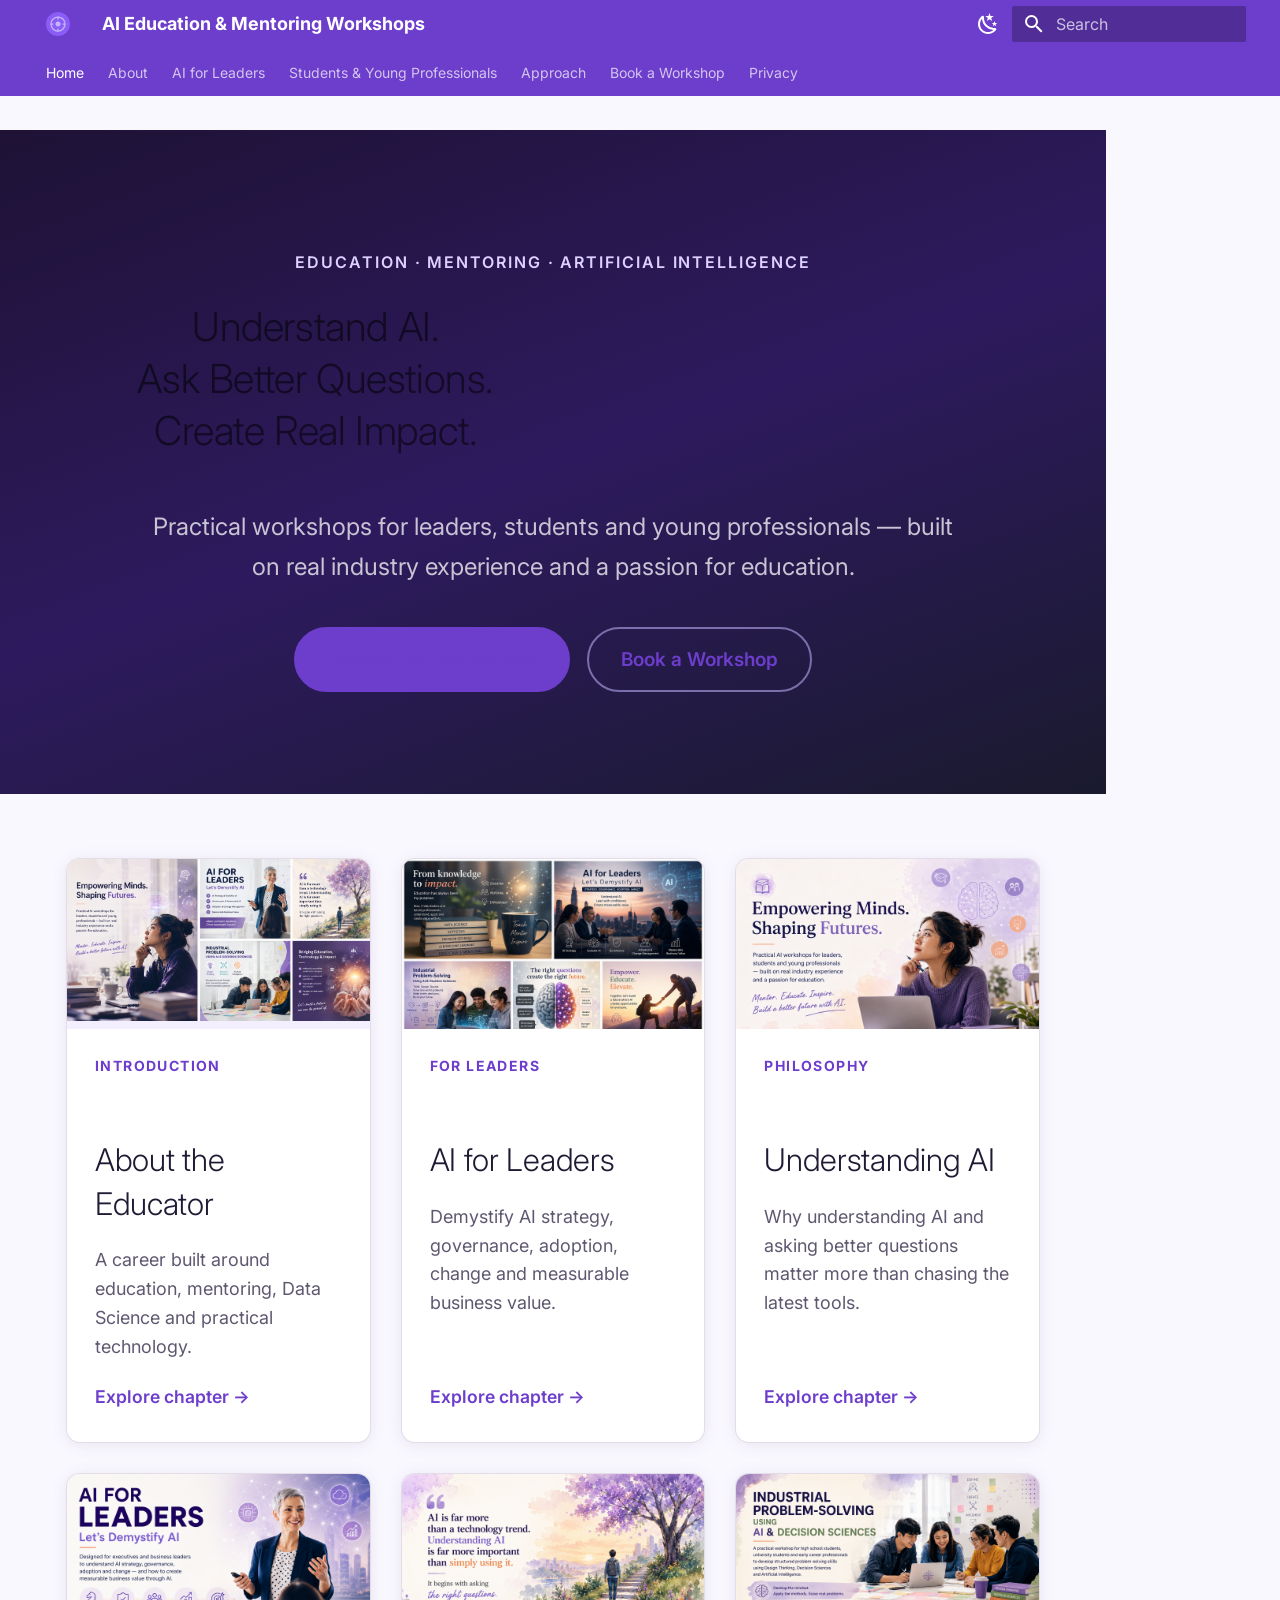
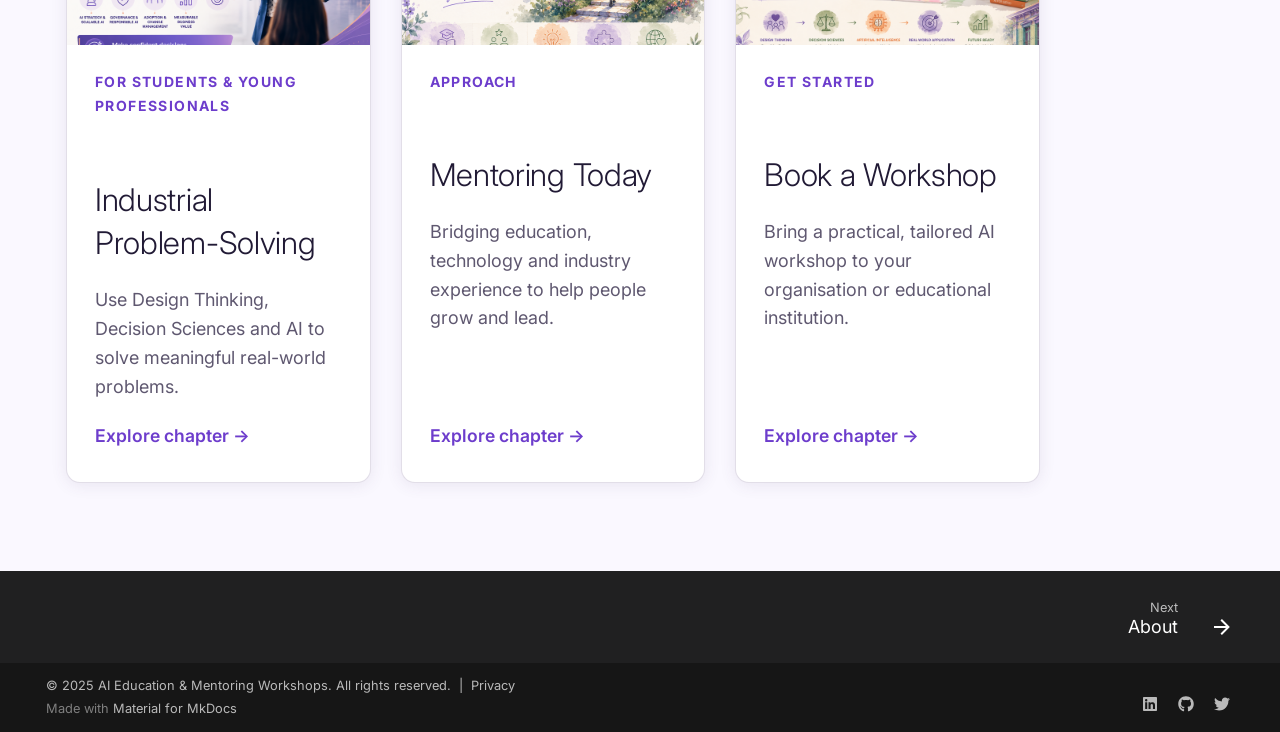
==== site/index.html @ 72235d87 "feat: build complete MkDocs AI education workshop website - requirements.txt with mkdocs + material " ====
<!doctype html>
<html lang="en" class="no-js">
  <head>
    
      <meta charset="utf-8">
      <meta name="viewport" content="width=device-width,initial-scale=1">
      
        <meta name="description" content="Practical AI workshops for leaders, students and young professionals — built on real industry experience and a passion for education.">
      
      
        <meta name="author" content="Codess-Aus">
      
      
      
      
        <link rel="next" href="about/">
      
      
        
      
      
      <link rel="icon" href="assets/images/site-icon.svg">
      <meta name="generator" content="mkdocs-1.6.1, mkdocs-material-9.7.7">
    
    
      
        <title>Home - AI Education & Mentoring Workshops</title>
      
    
    
      <link rel="stylesheet" href="assets/stylesheets/main.ec1eaa64.min.css">
      
        
        <link rel="stylesheet" href="assets/stylesheets/palette.ab4e12ef.min.css">
      
      


    
    
      
    
    
      
        
        
        <link rel="preconnect" href="https://fonts.gstatic.com" crossorigin>
        <link rel="stylesheet" href="https://fonts.googleapis.com/css?family=Inter:300,300i,400,400i,700,700i%7CRoboto+Mono:400,400i,700,700i&display=fallback">
        <style>:root{--md-text-font:"Inter";--md-code-font:"Roboto Mono"}</style>
      
    
    
      <link rel="stylesheet" href="assets/stylesheets/extra.css">
    
    <script>__md_scope=new URL(".",location),__md_hash=e=>[...e].reduce(((e,_)=>(e<<5)-e+_.charCodeAt(0)),0),__md_get=(e,_=localStorage,t=__md_scope)=>JSON.parse(_.getItem(t.pathname+"."+e)),__md_set=(e,_,t=localStorage,a=__md_scope)=>{try{t.setItem(a.pathname+"."+e,JSON.stringify(_))}catch(e){}}</script>
    
      

    
    
  </head>
  
  
    
    
      
    
    
    
    
    <body dir="ltr" data-md-color-scheme="slate" data-md-color-primary="custom" data-md-color-accent="custom">
  
    
    <input class="md-toggle" data-md-toggle="drawer" type="checkbox" id="__drawer" autocomplete="off">
    <input class="md-toggle" data-md-toggle="search" type="checkbox" id="__search" autocomplete="off">
    <label class="md-overlay" for="__drawer"></label>
    <div data-md-component="skip">
      
    </div>
    <div data-md-component="announce">
      
    </div>
    
    
      

<header class="md-header" data-md-component="header">
  <nav class="md-header__inner md-grid" aria-label="Header">
    <a href="." title="AI Education &amp; Mentoring Workshops" class="md-header__button md-logo" aria-label="AI Education & Mentoring Workshops" data-md-component="logo">
      
  <img src="assets/images/site-icon.svg" alt="logo">

    </a>
    <label class="md-header__button md-icon" for="__drawer">
      
      <svg xmlns="http://www.w3.org/2000/svg" viewBox="0 0 24 24"><path d="M3 6h18v2H3zm0 5h18v2H3zm0 5h18v2H3z"/></svg>
    </label>
    <div class="md-header__title" data-md-component="header-title">
      <div class="md-header__ellipsis">
        <div class="md-header__topic">
          <span class="md-ellipsis">
            AI Education & Mentoring Workshops
          </span>
        </div>
        <div class="md-header__topic" data-md-component="header-topic">
          <span class="md-ellipsis">
            
              Home
            
          </span>
        </div>
      </div>
    </div>
    
      
        <form class="md-header__option" data-md-component="palette">
  
    
    
    
    <input class="md-option" data-md-color-media="(prefers-color-scheme: dark)" data-md-color-scheme="slate" data-md-color-primary="custom" data-md-color-accent="custom"  aria-label="Switch to light mode"  type="radio" name="__palette" id="__palette_0">
    
      <label class="md-header__button md-icon" title="Switch to light mode" for="__palette_1" hidden>
        <svg xmlns="http://www.w3.org/2000/svg" viewBox="0 0 24 24"><path d="M12 7a5 5 0 0 1 5 5 5 5 0 0 1-5 5 5 5 0 0 1-5-5 5 5 0 0 1 5-5m0 2a3 3 0 0 0-3 3 3 3 0 0 0 3 3 3 3 0 0 0 3-3 3 3 0 0 0-3-3m0-7 2.39 3.42C13.65 5.15 12.84 5 12 5s-1.65.15-2.39.42zM3.34 7l4.16-.35A7.2 7.2 0 0 0 5.94 8.5c-.44.74-.69 1.5-.83 2.29zm.02 10 1.76-3.77a7.131 7.131 0 0 0 2.38 4.14zM20.65 7l-1.77 3.79a7.02 7.02 0 0 0-2.38-4.15zm-.01 10-4.14.36c.59-.51 1.12-1.14 1.54-1.86.42-.73.69-1.5.83-2.29zM12 22l-2.41-3.44c.74.27 1.55.44 2.41.44.82 0 1.63-.17 2.37-.44z"/></svg>
      </label>
    
  
    
    
    
    <input class="md-option" data-md-color-media="(prefers-color-scheme: light)" data-md-color-scheme="default" data-md-color-primary="custom" data-md-color-accent="custom"  aria-label="Switch to dark mode"  type="radio" name="__palette" id="__palette_1">
    
      <label class="md-header__button md-icon" title="Switch to dark mode" for="__palette_0" hidden>
        <svg xmlns="http://www.w3.org/2000/svg" viewBox="0 0 24 24"><path d="m17.75 4.09-2.53 1.94.91 3.06-2.63-1.81-2.63 1.81.91-3.06-2.53-1.94L12.44 4l1.06-3 1.06 3zm3.5 6.91-1.64 1.25.59 1.98-1.7-1.17-1.7 1.17.59-1.98L15.75 11l2.06-.05L18.5 9l.69 1.95zm-2.28 4.95c.83-.08 1.72 1.1 1.19 1.85-.32.45-.66.87-1.08 1.27C15.17 23 8.84 23 4.94 19.07c-3.91-3.9-3.91-10.24 0-14.14.4-.4.82-.76 1.27-1.08.75-.53 1.93.36 1.85 1.19-.27 2.86.69 5.83 2.89 8.02a9.96 9.96 0 0 0 8.02 2.89m-1.64 2.02a12.08 12.08 0 0 1-7.8-3.47c-2.17-2.19-3.33-5-3.49-7.82-2.81 3.14-2.7 7.96.31 10.98 3.02 3.01 7.84 3.12 10.98.31"/></svg>
      </label>
    
  
</form>
      
    
    
      <script>var palette=__md_get("__palette");if(palette&&palette.color){if("(prefers-color-scheme)"===palette.color.media){var media=matchMedia("(prefers-color-scheme: light)"),input=document.querySelector(media.matches?"[data-md-color-media='(prefers-color-scheme: light)']":"[data-md-color-media='(prefers-color-scheme: dark)']");palette.color.media=input.getAttribute("data-md-color-media"),palette.color.scheme=input.getAttribute("data-md-color-scheme"),palette.color.primary=input.getAttribute("data-md-color-primary"),palette.color.accent=input.getAttribute("data-md-color-accent")}for(var[key,value]of Object.entries(palette.color))document.body.setAttribute("data-md-color-"+key,value)}</script>
    
    
    
      
      
        <label class="md-header__button md-icon" for="__search">
          
          <svg xmlns="http://www.w3.org/2000/svg" viewBox="0 0 24 24"><path d="M9.5 3A6.5 6.5 0 0 1 16 9.5c0 1.61-.59 3.09-1.56 4.23l.27.27h.79l5 5-1.5 1.5-5-5v-.79l-.27-.27A6.52 6.52 0 0 1 9.5 16 6.5 6.5 0 0 1 3 9.5 6.5 6.5 0 0 1 9.5 3m0 2C7 5 5 7 5 9.5S7 14 9.5 14 14 12 14 9.5 12 5 9.5 5"/></svg>
        </label>
        <div class="md-search" data-md-component="search" role="dialog">
  <label class="md-search__overlay" for="__search"></label>
  <div class="md-search__inner" role="search">
    <form class="md-search__form" name="search">
      <input type="text" class="md-search__input" name="query" aria-label="Search" placeholder="Search" autocapitalize="off" autocorrect="off" autocomplete="off" spellcheck="false" data-md-component="search-query" required>
      <label class="md-search__icon md-icon" for="__search">
        
        <svg xmlns="http://www.w3.org/2000/svg" viewBox="0 0 24 24"><path d="M9.5 3A6.5 6.5 0 0 1 16 9.5c0 1.61-.59 3.09-1.56 4.23l.27.27h.79l5 5-1.5 1.5-5-5v-.79l-.27-.27A6.52 6.52 0 0 1 9.5 16 6.5 6.5 0 0 1 3 9.5 6.5 6.5 0 0 1 9.5 3m0 2C7 5 5 7 5 9.5S7 14 9.5 14 14 12 14 9.5 12 5 9.5 5"/></svg>
        
        <svg xmlns="http://www.w3.org/2000/svg" viewBox="0 0 24 24"><path d="M20 11v2H8l5.5 5.5-1.42 1.42L4.16 12l7.92-7.92L13.5 5.5 8 11z"/></svg>
      </label>
      <nav class="md-search__options" aria-label="Search">
        
        <button type="reset" class="md-search__icon md-icon" title="Clear" aria-label="Clear" tabindex="-1">
          
          <svg xmlns="http://www.w3.org/2000/svg" viewBox="0 0 24 24"><path d="M19 6.41 17.59 5 12 10.59 6.41 5 5 6.41 10.59 12 5 17.59 6.41 19 12 13.41 17.59 19 19 17.59 13.41 12z"/></svg>
        </button>
      </nav>
      
        <div class="md-search__suggest" data-md-component="search-suggest"></div>
      
    </form>
    <div class="md-search__output">
      <div class="md-search__scrollwrap" tabindex="0" data-md-scrollfix>
        <div class="md-search-result" data-md-component="search-result">
          <div class="md-search-result__meta">
            Initializing search
          </div>
          <ol class="md-search-result__list" role="presentation"></ol>
        </div>
      </div>
    </div>
  </div>
</div>
      
    
    
  </nav>
  
</header>
    
    <div class="md-container" data-md-component="container">
      
      
        
          
            
<nav class="md-tabs" aria-label="Tabs" data-md-component="tabs">
  <div class="md-grid">
    <ul class="md-tabs__list">
      
        
  
  
  
    
  
  
    <li class="md-tabs__item md-tabs__item--active">
      <a href="." class="md-tabs__link">
        
  
  
    
  
  Home

      </a>
    </li>
  

      
        
  
  
  
  
    <li class="md-tabs__item">
      <a href="about/" class="md-tabs__link">
        
  
  
    
  
  About

      </a>
    </li>
  

      
        
  
  
  
  
    <li class="md-tabs__item">
      <a href="ai-for-leaders/" class="md-tabs__link">
        
  
  
    
  
  AI for Leaders

      </a>
    </li>
  

      
        
  
  
  
  
    <li class="md-tabs__item">
      <a href="industrial-problem-solving/" class="md-tabs__link">
        
  
  
    
  
  Students & Young Professionals

      </a>
    </li>
  

      
        
  
  
  
  
    
    
      <li class="md-tabs__item">
        <a href="approach/" class="md-tabs__link">
          
  
  
  Approach

        </a>
      </li>
    
  

      
        
  
  
  
  
    <li class="md-tabs__item">
      <a href="book-a-workshop/" class="md-tabs__link">
        
  
  
    
  
  Book a Workshop

      </a>
    </li>
  

      
        
  
  
  
  
    <li class="md-tabs__item">
      <a href="privacy/" class="md-tabs__link">
        
  
  
    
  
  Privacy

      </a>
    </li>
  

      
    </ul>
  </div>
</nav>
          
        
      
      <main class="md-main" data-md-component="main">
        <div class="md-main__inner md-grid">
          
            
              
                
              
              <div class="md-sidebar md-sidebar--primary" data-md-component="sidebar" data-md-type="navigation" hidden>
                <div class="md-sidebar__scrollwrap">
                  <div class="md-sidebar__inner">
                    


  


<nav class="md-nav md-nav--primary md-nav--lifted" aria-label="Navigation" data-md-level="0">
  <label class="md-nav__title" for="__drawer">
    <a href="." title="AI Education &amp; Mentoring Workshops" class="md-nav__button md-logo" aria-label="AI Education & Mentoring Workshops" data-md-component="logo">
      
  <img src="assets/images/site-icon.svg" alt="logo">

    </a>
    AI Education & Mentoring Workshops
  </label>
  
  <ul class="md-nav__list" data-md-scrollfix>
    
      
      
  
  
    
  
  
  
    <li class="md-nav__item md-nav__item--active">
      
      <input class="md-nav__toggle md-toggle" type="checkbox" id="__toc">
      
      
      
      <a href="." class="md-nav__link md-nav__link--active">
        
  
  
  <span class="md-ellipsis">
    
  
    Home
  

    
  </span>
  
  

      </a>
      
    </li>
  

    
      
      
  
  
  
  
    <li class="md-nav__item">
      <a href="about/" class="md-nav__link">
        
  
  
  <span class="md-ellipsis">
    
  
    About
  

    
  </span>
  
  

      </a>
    </li>
  

    
      
      
  
  
  
  
    <li class="md-nav__item">
      <a href="ai-for-leaders/" class="md-nav__link">
        
  
  
  <span class="md-ellipsis">
    
  
    AI for Leaders
  

    
  </span>
  
  

      </a>
    </li>
  

    
      
      
  
  
  
  
    <li class="md-nav__item">
      <a href="industrial-problem-solving/" class="md-nav__link">
        
  
  
  <span class="md-ellipsis">
    
  
    Students & Young Professionals
  

    
  </span>
  
  

      </a>
    </li>
  

    
      
      
  
  
  
  
    
    
    
    
      
      
        
      
    
    
    <li class="md-nav__item md-nav__item--nested">
      
        
        
        <input class="md-nav__toggle md-toggle " type="checkbox" id="__nav_5" >
        
          
          <label class="md-nav__link" for="__nav_5" id="__nav_5_label" tabindex="0">
            
  
  
  <span class="md-ellipsis">
    
  
    Approach
  

    
  </span>
  
  

            <span class="md-nav__icon md-icon"></span>
          </label>
        
        <nav class="md-nav" data-md-level="1" aria-labelledby="__nav_5_label" aria-expanded="false">
          <label class="md-nav__title" for="__nav_5">
            <span class="md-nav__icon md-icon"></span>
            
  
    Approach
  

          </label>
          <ul class="md-nav__list" data-md-scrollfix>
            
              
                
  
  
  
  
    <li class="md-nav__item">
      <a href="approach/" class="md-nav__link">
        
  
  
  <span class="md-ellipsis">
    
  
    Teaching Approach
  

    
  </span>
  
  

      </a>
    </li>
  

              
            
              
                
  
  
  
  
    <li class="md-nav__item">
      <a href="philosophy/" class="md-nav__link">
        
  
  
  <span class="md-ellipsis">
    
  
    Philosophy
  

    
  </span>
  
  

      </a>
    </li>
  

              
            
          </ul>
        </nav>
      
    </li>
  

    
      
      
  
  
  
  
    <li class="md-nav__item">
      <a href="book-a-workshop/" class="md-nav__link">
        
  
  
  <span class="md-ellipsis">
    
  
    Book a Workshop
  

    
  </span>
  
  

      </a>
    </li>
  

    
      
      
  
  
  
  
    <li class="md-nav__item">
      <a href="privacy/" class="md-nav__link">
        
  
  
  <span class="md-ellipsis">
    
  
    Privacy
  

    
  </span>
  
  

      </a>
    </li>
  

    
  </ul>
</nav>
                  </div>
                </div>
              </div>
            
            
              
                
              
              <div class="md-sidebar md-sidebar--secondary" data-md-component="sidebar" data-md-type="toc" hidden>
                <div class="md-sidebar__scrollwrap">
                  <div class="md-sidebar__inner">
                    

<nav class="md-nav md-nav--secondary" aria-label="Table of contents">
  
  
  
  
</nav>
                  </div>
                </div>
              </div>
            
          
          
            <div class="md-content" data-md-component="content">
              
              <article class="md-content__inner md-typeset">
                
                  
  




<div class="hero" role="banner">
  <p class="hero-eyebrow">Education · Mentoring · Artificial Intelligence</p>
  <h1 class="hero-heading">Understand AI.<br>Ask Better Questions.<br>Create Real Impact.</h1>
  <p class="hero-sub">
    Practical workshops for leaders, students and young professionals —
    built on real industry experience and a passion for education.
  </p>
  <div class="hero-actions">
    <a href="#workshops" class="btn btn-primary">Explore the Workshops</a>
    <a href="book-a-workshop/" class="btn btn-secondary">Book a Workshop</a>
  </div>
</div>

<section id="workshops" class="chapter-grid-section" aria-label="Workshop chapters">
  <div class="chapter-grid">

    <a class="chapter-card" href="about/" aria-label="About the Educator – Introduction">
      <div class="chapter-card__img-wrap">
        <img
          src="assets/images/empowering-minds.png"
          alt="Educator speaking at a conference, empowering an audience"
          width="640" height="360"
          loading="lazy"
          class="chapter-card__img"
        >
      </div>
      <div class="chapter-card__body">
        <span class="chapter-card__category">Introduction</span>
        <h2 class="chapter-card__title">About the Educator</h2>
        <p class="chapter-card__desc">
          A career built around education, mentoring, Data Science and
          practical technology.
        </p>
        <span class="chapter-card__link" aria-hidden="true">Explore chapter →</span>
      </div>
    </a>

    <a class="chapter-card" href="ai-for-leaders/" aria-label="AI for Leaders – For Leaders workshop">
      <div class="chapter-card__img-wrap">
        <img
          src="assets/images/ai-for-leaders.png"
          alt="Business leaders collaborating in a modern meeting room"
          width="640" height="360"
          loading="lazy"
          class="chapter-card__img"
        >
      </div>
      <div class="chapter-card__body">
        <span class="chapter-card__category">For Leaders</span>
        <h2 class="chapter-card__title">AI for Leaders</h2>
        <p class="chapter-card__desc">
          Demystify AI strategy, governance, adoption, change and
          measurable business value.
        </p>
        <span class="chapter-card__link" aria-hidden="true">Explore chapter →</span>
      </div>
    </a>

    <a class="chapter-card" href="philosophy/" aria-label="Understanding AI – Philosophy chapter">
      <div class="chapter-card__img-wrap">
        <img
          src="assets/images/understanding-ai.png"
          alt="Abstract representation of connected ideas and learning"
          width="640" height="360"
          loading="lazy"
          class="chapter-card__img"
        >
      </div>
      <div class="chapter-card__body">
        <span class="chapter-card__category">Philosophy</span>
        <h2 class="chapter-card__title">Understanding AI</h2>
        <p class="chapter-card__desc">
          Why understanding AI and asking better questions matter more
          than chasing the latest tools.
        </p>
        <span class="chapter-card__link" aria-hidden="true">Explore chapter →</span>
      </div>
    </a>

    <a class="chapter-card" href="industrial-problem-solving/" aria-label="Industrial Problem-Solving – For Students & Young Professionals">
      <div class="chapter-card__img-wrap">
        <img
          src="assets/images/industrial-problem-solving.png"
          alt="Students working together on a real-world engineering challenge"
          width="640" height="360"
          loading="lazy"
          class="chapter-card__img"
        >
      </div>
      <div class="chapter-card__body">
        <span class="chapter-card__category">For Students &amp; Young Professionals</span>
        <h2 class="chapter-card__title">Industrial Problem-Solving</h2>
        <p class="chapter-card__desc">
          Use Design Thinking, Decision Sciences and AI to solve
          meaningful real-world problems.
        </p>
        <span class="chapter-card__link" aria-hidden="true">Explore chapter →</span>
      </div>
    </a>

    <a class="chapter-card" href="approach/" aria-label="Mentoring Today – Approach chapter">
      <div class="chapter-card__img-wrap">
        <img
          src="assets/images/mentoring-today.png"
          alt="Mentor working closely with a group of students"
          width="640" height="360"
          loading="lazy"
          class="chapter-card__img"
        >
      </div>
      <div class="chapter-card__body">
        <span class="chapter-card__category">Approach</span>
        <h2 class="chapter-card__title">Mentoring Today</h2>
        <p class="chapter-card__desc">
          Bridging education, technology and industry experience to help
          people grow and lead.
        </p>
        <span class="chapter-card__link" aria-hidden="true">Explore chapter →</span>
      </div>
    </a>

    <a class="chapter-card" href="book-a-workshop/" aria-label="Book a Workshop – Get Started">
      <div class="chapter-card__img-wrap">
        <img
          src="assets/images/book-a-workshop.png"
          alt="A calendar and planning materials representing a workshop booking"
          width="640" height="360"
          loading="lazy"
          class="chapter-card__img"
        >
      </div>
      <div class="chapter-card__body">
        <span class="chapter-card__category">Get Started</span>
        <h2 class="chapter-card__title">Book a Workshop</h2>
        <p class="chapter-card__desc">
          Bring a practical, tailored AI workshop to your organisation
          or educational institution.
        </p>
        <span class="chapter-card__link" aria-hidden="true">Explore chapter →</span>
      </div>
    </a>

  </div>
</section>







  
  




  



                
              </article>
            </div>
          
          
<script>var target=document.getElementById(location.hash.slice(1));target&&target.name&&(target.checked=target.name.startsWith("__tabbed_"))</script>
        </div>
        
          <button type="button" class="md-top md-icon" data-md-component="top" hidden>
  
  <svg xmlns="http://www.w3.org/2000/svg" viewBox="0 0 24 24"><path d="M13 20h-2V8l-5.5 5.5-1.42-1.42L12 4.16l7.92 7.92-1.42 1.42L13 8z"/></svg>
  Back to top
</button>
        
      </main>
      
        <footer class="md-footer">
  
    
      
        
      
      <nav class="md-footer__inner md-grid" aria-label="Footer" >
        
        
          
          <a href="about/" class="md-footer__link md-footer__link--next" aria-label="Next: About">
            <div class="md-footer__title">
              <span class="md-footer__direction">
                Next
              </span>
              <div class="md-ellipsis">
                About
              </div>
            </div>
            <div class="md-footer__button md-icon">
              
              <svg xmlns="http://www.w3.org/2000/svg" viewBox="0 0 24 24"><path d="M4 11v2h12l-5.5 5.5 1.42 1.42L19.84 12l-7.92-7.92L10.5 5.5 16 11z"/></svg>
            </div>
          </a>
        
      </nav>
    
  
  <div class="md-footer-meta md-typeset">
    <div class="md-footer-meta__inner md-grid">
      <div class="md-copyright">
  
    <div class="md-copyright__highlight">
      &copy; 2025 AI Education &amp; Mentoring Workshops. All rights reserved. &nbsp;|&nbsp; <a href="privacy/">Privacy</a>
    </div>
  
  
    Made with
    <a href="https://squidfunk.github.io/mkdocs-material/" target="_blank" rel="noopener">
      Material for MkDocs
    </a>
  
</div>
      
        
<div class="md-social">
  
    
    
    
    
    <a href="https://linkedin.com/in/placeholder" target="_blank" rel="noopener" title="LinkedIn" class="md-social__link">
      <svg xmlns="http://www.w3.org/2000/svg" viewBox="0 0 448 512"><!--! Font Awesome Free 7.1.0 by @fontawesome - https://fontawesome.com License - https://fontawesome.com/license/free (Icons: CC BY 4.0, Fonts: SIL OFL 1.1, Code: MIT License) Copyright 2025 Fonticons, Inc.--><path d="M416 32H31.9C14.3 32 0 46.5 0 64.3v383.4C0 465.5 14.3 480 31.9 480H416c17.6 0 32-14.5 32-32.3V64.3c0-17.8-14.4-32.3-32-32.3M135.4 416H69V202.2h66.5V416zM102.2 96a38.5 38.5 0 1 1 0 77 38.5 38.5 0 1 1 0-77m282.1 320h-66.4V312c0-24.8-.5-56.7-34.5-56.7-34.6 0-39.9 27-39.9 54.9V416h-66.4V202.2h63.7v29.2h.9c8.9-16.8 30.6-34.5 62.9-34.5 67.2 0 79.7 44.3 79.7 101.9z"/></svg>
    </a>
  
    
    
    
    
    <a href="https://github.com/codess-aus" target="_blank" rel="noopener" title="GitHub" class="md-social__link">
      <svg xmlns="http://www.w3.org/2000/svg" viewBox="0 0 512 512"><!--! Font Awesome Free 7.1.0 by @fontawesome - https://fontawesome.com License - https://fontawesome.com/license/free (Icons: CC BY 4.0, Fonts: SIL OFL 1.1, Code: MIT License) Copyright 2025 Fonticons, Inc.--><path d="M173.9 397.4c0 2-2.3 3.6-5.2 3.6-3.3.3-5.6-1.3-5.6-3.6 0-2 2.3-3.6 5.2-3.6 3-.3 5.6 1.3 5.6 3.6m-31.1-4.5c-.7 2 1.3 4.3 4.3 4.9 2.6 1 5.6 0 6.2-2s-1.3-4.3-4.3-5.2c-2.6-.7-5.5.3-6.2 2.3m44.2-1.7c-2.9.7-4.9 2.6-4.6 4.9.3 2 2.9 3.3 5.9 2.6 2.9-.7 4.9-2.6 4.6-4.6-.3-1.9-3-3.2-5.9-2.9M252.8 8C114.1 8 8 113.3 8 252c0 110.9 69.8 205.8 169.5 239.2 12.8 2.3 17.3-5.6 17.3-12.1 0-6.2-.3-40.4-.3-61.4 0 0-70 15-84.7-29.8 0 0-11.4-29.1-27.8-36.6 0 0-22.9-15.7 1.6-15.4 0 0 24.9 2 38.6 25.8 21.9 38.6 58.6 27.5 72.9 20.9 2.3-16 8.8-27.1 16-33.7-55.9-6.2-112.3-14.3-112.3-110.5 0-27.5 7.6-41.3 23.6-58.9-2.6-6.5-11.1-33.3 2.6-67.9 20.9-6.5 69 27 69 27 20-5.6 41.5-8.5 62.8-8.5s42.8 2.9 62.8 8.5c0 0 48.1-33.6 69-27 13.7 34.7 5.2 61.4 2.6 67.9 16 17.7 25.8 31.5 25.8 58.9 0 96.5-58.9 104.2-114.8 110.5 9.2 7.9 17 22.9 17 46.4 0 33.7-.3 75.4-.3 83.6 0 6.5 4.6 14.4 17.3 12.1C436.2 457.8 504 362.9 504 252 504 113.3 391.5 8 252.8 8M105.2 352.9c-1.3 1-1 3.3.7 5.2 1.6 1.6 3.9 2.3 5.2 1 1.3-1 1-3.3-.7-5.2-1.6-1.6-3.9-2.3-5.2-1m-10.8-8.1c-.7 1.3.3 2.9 2.3 3.9 1.6 1 3.6.7 4.3-.7.7-1.3-.3-2.9-2.3-3.9-2-.6-3.6-.3-4.3.7m32.4 35.6c-1.6 1.3-1 4.3 1.3 6.2 2.3 2.3 5.2 2.6 6.5 1 1.3-1.3.7-4.3-1.3-6.2-2.2-2.3-5.2-2.6-6.5-1m-11.4-14.7c-1.6 1-1.6 3.6 0 5.9s4.3 3.3 5.6 2.3c1.6-1.3 1.6-3.9 0-6.2-1.4-2.3-4-3.3-5.6-2"/></svg>
    </a>
  
    
    
    
    
    <a href="https://twitter.com/placeholder" target="_blank" rel="noopener" title="Twitter / X" class="md-social__link">
      <svg xmlns="http://www.w3.org/2000/svg" viewBox="0 0 512 512"><!--! Font Awesome Free 7.1.0 by @fontawesome - https://fontawesome.com License - https://fontawesome.com/license/free (Icons: CC BY 4.0, Fonts: SIL OFL 1.1, Code: MIT License) Copyright 2025 Fonticons, Inc.--><path d="M459.4 151.7c.3 4.5.3 9.1.3 13.6 0 138.7-105.6 298.6-298.6 298.6-59.5 0-114.7-17.2-161.1-47.1 8.4 1 16.6 1.3 25.3 1.3 49.1 0 94.2-16.6 130.3-44.8-46.1-1-84.8-31.2-98.1-72.8 6.5 1 13 1.6 19.8 1.6 9.4 0 18.8-1.3 27.6-3.6-48.1-9.7-84.1-52-84.1-103v-1.3c14 7.8 30.2 12.7 47.4 13.3-28.3-18.8-46.8-51-46.8-87.4 0-19.5 5.2-37.4 14.3-53C87.4 130.8 165 172.4 252.1 176.9c-1.6-7.8-2.6-15.9-2.6-24C249.5 95.1 296.3 48 354.4 48c30.2 0 57.5 12.7 76.7 33.1 23.7-4.5 46.5-13.3 66.6-25.3-7.8 24.4-24.4 44.8-46.1 57.8 21.1-2.3 41.6-8.1 60.4-16.2-14.3 20.8-32.2 39.3-52.6 54.3"/></svg>
    </a>
  
</div>
      
    </div>
  </div>
</footer>
      
    </div>
    <div class="md-dialog" data-md-component="dialog">
      <div class="md-dialog__inner md-typeset"></div>
    </div>
    
    
    
      
      
      <script id="__config" type="application/json">{"annotate": null, "base": ".", "features": ["navigation.tabs", "navigation.sections", "navigation.top", "navigation.footer", "search.highlight", "search.suggest", "content.code.copy", "toc.follow"], "search": "assets/javascripts/workers/search.2c215733.min.js", "tags": null, "translations": {"clipboard.copied": "Copied to clipboard", "clipboard.copy": "Copy to clipboard", "search.result.more.one": "1 more on this page", "search.result.more.other": "# more on this page", "search.result.none": "No matching documents", "search.result.one": "1 matching document", "search.result.other": "# matching documents", "search.result.placeholder": "Type to start searching", "search.result.term.missing": "Missing", "select.version": "Select version"}, "version": null}</script>
    
    
      <script src="assets/javascripts/bundle.d7400e89.min.js"></script>
      
        <script src="assets/javascripts/extra.js"></script>
      
    
  </body>
</html>
---- site/assets/stylesheets/main.ec1eaa64.min.css ----
@charset "UTF-8";html{-webkit-text-size-adjust:none;-moz-text-size-adjust:none;text-size-adjust:none;box-sizing:border-box}*,:after,:before{box-sizing:inherit}@media (prefers-reduced-motion){*,:after,:before{transition:none!important}}body{margin:0}a,button,input,label{-webkit-tap-highlight-color:transparent}a{color:inherit;text-decoration:none}hr{border:0;box-sizing:initial;display:block;height:.05rem;overflow:visible;padding:0}small{font-size:80%}sub,sup{line-height:1em}img{border-style:none}table{border-collapse:initial;border-spacing:0}td,th{font-weight:400;vertical-align:top}button{background:#0000;border:0;font-family:inherit;font-size:inherit;margin:0;padding:0}input{border:0;outline:none}:root{--md-primary-fg-color:#4051b5;--md-primary-fg-color--light:#5d6cc0;--md-primary-fg-color--dark:#303fa1;--md-primary-bg-color:#fff;--md-primary-bg-color--light:#ffffffb3;--md-accent-fg-color:#526cfe;--md-accent-fg-color--transparent:#526cfe1a;--md-accent-bg-color:#fff;--md-accent-bg-color--light:#ffffffb3}[data-md-color-scheme=default]{color-scheme:light}[data-md-color-scheme=default] img[src$="#gh-dark-mode-only"],[data-md-color-scheme=default] img[src$="#only-dark"]{display:none}:root,[data-md-color-scheme=default]{--md-hue:225deg;--md-default-fg-color:#000000de;--md-default-fg-color--light:#0000008a;--md-default-fg-color--lighter:#00000052;--md-default-fg-color--lightest:#00000012;--md-default-bg-color:#fff;--md-default-bg-color--light:#ffffffb3;--md-default-bg-color--lighter:#ffffff4d;--md-default-bg-color--lightest:#ffffff1f;--md-code-fg-color:#36464e;--md-code-bg-color:#f5f5f5;--md-code-bg-color--light:#f5f5f5b3;--md-code-bg-color--lighter:#f5f5f54d;--md-code-hl-color:#4287ff;--md-code-hl-color--light:#4287ff1a;--md-code-hl-number-color:#d52a2a;--md-code-hl-special-color:#db1457;--md-code-hl-function-color:#a846b9;--md-code-hl-constant-color:#6e59d9;--md-code-hl-keyword-color:#3f6ec6;--md-code-hl-string-color:#1c7d4d;--md-code-hl-name-color:var(--md-code-fg-color);--md-code-hl-operator-color:var(--md-default-fg-color--light);--md-code-hl-punctuation-color:var(--md-default-fg-color--light);--md-code-hl-comment-color:var(--md-default-fg-color--light);--md-code-hl-generic-color:var(--md-default-fg-color--light);--md-code-hl-variable-color:var(--md-default-fg-color--light);--md-typeset-color:var(--md-default-fg-color);--md-typeset-a-color:var(--md-primary-fg-color);--md-typeset-del-color:#f5503d26;--md-typeset-ins-color:#0bd57026;--md-typeset-kbd-color:#fafafa;--md-typeset-kbd-accent-color:#fff;--md-typeset-kbd-border-color:#b8b8b8;--md-typeset-mark-color:#ffff0080;--md-typeset-table-color:#0000001f;--md-typeset-table-color--light:rgba(0,0,0,.035);--md-admonition-fg-color:var(--md-default-fg-color);--md-admonition-bg-color:var(--md-default-bg-color);--md-warning-fg-color:#000000de;--md-warning-bg-color:#ff9;--md-footer-fg-color:#fff;--md-footer-fg-color--light:#ffffffb3;--md-footer-fg-color--lighter:#ffffff73;--md-footer-bg-color:#000000de;--md-footer-bg-color--dark:#00000052;--md-shadow-z1:0 0.2rem 0.5rem #0000000d,0 0 0.05rem #0000001a;--md-shadow-z2:0 0.2rem 0.5rem #0000001a,0 0 0.05rem #00000040;--md-shadow-z3:0 0.2rem 0.5rem #0003,0 0 0.05rem #00000059}.md-icon svg{fill:currentcolor;display:block;height:1.2rem;width:1.2rem}body{-webkit-font-smoothing:antialiased;-moz-osx-font-smoothing:grayscale;--md-text-font-family:var(--md-text-font,_),-apple-system,BlinkMacSystemFont,Helvetica,Arial,sans-serif;--md-code-font-family:var(--md-code-font,_),SFMono-Regular,Consolas,Menlo,monospace}aside,body,input{font-feature-settings:"kern","liga";color:var(--md-typeset-color);font-family:var(--md-text-font-family)}code,kbd,pre{font-feature-settings:"kern";font-family:var(--md-code-font-family)}:root{--md-typeset-table-sort-icon:url('data:image/svg+xml;charset=utf-8,<svg xmlns="http://www.w3.org/2000/svg" viewBox="0 0 24 24"><path d="m18 21-4-4h3V7h-3l4-4 4 4h-3v10h3M2 19v-2h10v2M2 13v-2h7v2M2 7V5h4v2z"/></svg>');--md-typeset-table-sort-icon--asc:url('data:image/svg+xml;charset=utf-8,<svg xmlns="http://www.w3.org/2000/svg" viewBox="0 0 24 24"><path d="M19 17h3l-4 4-4-4h3V3h2M2 17h10v2H2M6 5v2H2V5m0 6h7v2H2z"/></svg>');--md-typeset-table-sort-icon--desc:url('data:image/svg+xml;charset=utf-8,<svg xmlns="http://www.w3.org/2000/svg" viewBox="0 0 24 24"><path d="M19 7h3l-4-4-4 4h3v14h2M2 17h10v2H2M6 5v2H2V5m0 6h7v2H2z"/></svg>')}.md-typeset{-webkit-print-color-adjust:exact;color-adjust:exact;font-size:.8rem;line-height:1.6;overflow-wrap:break-word}@media print{.md-typeset{font-size:.68rem}}.md-typeset blockquote,.md-typeset dl,.md-typeset figure,.md-typeset ol,.md-typeset pre,.md-typeset ul{margin-bottom:1em;margin-top:1em}.md-typeset h1{color:var(--md-default-fg-color--light);font-size:2em;line-height:1.3;margin:0 0 1.25em}.md-typeset h1,.md-typeset h2{font-weight:300;letter-spacing:-.01em}.md-typeset h2{font-size:1.5625em;line-height:1.4;margin:1.6em 0 .64em}.md-typeset h3{font-size:1.25em;font-weight:400;letter-spacing:-.01em;line-height:1.5;margin:1.6em 0 .8em}.md-typeset h2+h3{margin-top:.8em}.md-typeset h4{font-weight:700;letter-spacing:-.01em;margin:1em 0}.md-typeset h5,.md-typeset h6{color:var(--md-default-fg-color--light);font-size:.8em;font-weight:700;letter-spacing:-.01em;margin:1.25em 0}.md-typeset h5{text-transform:uppercase}.md-typeset h5 code{text-transform:none}.md-typeset hr{border-bottom:.05rem solid var(--md-default-fg-color--lightest);display:flow-root;margin:1.5em 0}.md-typeset a{color:var(--md-typeset-a-color);word-break:break-word}.md-typeset a,.md-typeset a:before{transition:color 125ms}.md-typeset a:focus,.md-typeset a:hover{color:var(--md-accent-fg-color)}.md-typeset a:focus code,.md-typeset a:hover code{background-color:var(--md-accent-fg-color--transparent);color:var(--md-accent-fg-color)}.md-typeset a code{color:var(--md-typeset-a-color)}.md-typeset a.focus-visible{outline-color:var(--md-accent-fg-color);outline-offset:.2rem}.md-typeset code,.md-typeset kbd,.md-typeset pre{color:var(--md-code-fg-color);direction:ltr;font-variant-ligatures:none;transition:background-color 125ms}@media print{.md-typeset code,.md-typeset kbd,.md-typeset pre{white-space:pre-wrap}}.md-typeset code{background-color:var(--md-code-bg-color);border-radius:.1rem;-webkit-box-decoration-break:clone;box-decoration-break:clone;font-size:.85em;padding:0 .2941176471em;transition:color 125ms,background-color 125ms;word-break:break-word}.md-typeset code:not(.focus-visible){-webkit-tap-highlight-color:transparent;outline:none}.md-typeset pre{display:flow-root;line-height:1.4;position:relative}.md-typeset pre>code{-webkit-box-decoration-break:slice;box-decoration-break:slice;box-shadow:none;display:block;margin:0;outline-color:var(--md-accent-fg-color);overflow:auto;padding:.7720588235em 1.1764705882em;scrollbar-color:var(--md-default-fg-color--lighter) #0000;scrollbar-width:thin;touch-action:auto;word-break:normal}.md-typeset pre>code:hover{scrollbar-color:var(--md-accent-fg-color) #0000}.md-typeset pre>code::-webkit-scrollbar{height:.2rem;width:.2rem}.md-typeset pre>code::-webkit-scrollbar-thumb{background-color:var(--md-default-fg-color--lighter)}.md-typeset pre>code::-webkit-scrollbar-thumb:hover{background-color:var(--md-accent-fg-color)}.md-typeset kbd{background-color:var(--md-typeset-kbd-color);border-radius:.1rem;box-shadow:0 .1rem 0 .05rem var(--md-typeset-kbd-border-color),0 .1rem 0 var(--md-typeset-kbd-border-color),0 -.1rem .2rem var(--md-typeset-kbd-accent-color) inset;color:var(--md-default-fg-color);display:inline-block;font-size:.75em;padding:0 .6666666667em;vertical-align:text-top;word-break:break-word}.md-typeset mark{background-color:var(--md-typeset-mark-color);-webkit-box-decoration-break:clone;box-decoration-break:clone;color:inherit;word-break:break-word}.md-typeset abbr{cursor:help;text-decoration:none}.md-typeset [data-preview],.md-typeset abbr{border-bottom:.05rem dotted var(--md-default-fg-color--light)}.md-typeset small{opacity:.75}[dir=ltr] .md-typeset sub,[dir=ltr] .md-typeset sup{margin-left:.078125em}[dir=rtl] .md-typeset sub,[dir=rtl] .md-typeset sup{margin-right:.078125em}[dir=ltr] .md-typeset blockquote{padding-left:.6rem}[dir=rtl] .md-typeset blockquote{padding-right:.6rem}[dir=ltr] .md-typeset blockquote{border-left:.2rem solid var(--md-default-fg-color--lighter)}[dir=rtl] .md-typeset blockquote{border-right:.2rem solid var(--md-default-fg-color--lighter)}.md-typeset blockquote{color:var(--md-default-fg-color--light);margin-left:0;margin-right:0}.md-typeset ul{list-style-type:disc}.md-typeset ul[type]{list-style-type:revert-layer}[dir=ltr] .md-typeset ol,[dir=ltr] .md-typeset ul{margin-left:.625em}[dir=rtl] .md-typeset ol,[dir=rtl] .md-typeset ul{margin-right:.625em}.md-typeset ol,.md-typeset ul{padding:0}.md-typeset ol:not([hidden]),.md-typeset ul:not([hidden]){display:flow-root}.md-typeset ol ol,.md-typeset ul ol{list-style-type:lower-alpha}.md-typeset ol ol ol,.md-typeset ul ol ol{list-style-type:lower-roman}.md-typeset ol ol ol ol,.md-typeset ul ol ol ol{list-style-type:upper-alpha}.md-typeset ol ol ol ol ol,.md-typeset ul ol ol ol ol{list-style-type:upper-roman}.md-typeset ol[type],.md-typeset ul[type]{list-style-type:revert-layer}[dir=ltr] .md-typeset ol li,[dir=ltr] .md-typeset ul li{margin-left:1.25em}[dir=rtl] .md-typeset ol li,[dir=rtl] .md-typeset ul li{margin-right:1.25em}.md-typeset ol li,.md-typeset ul li{margin-bottom:.5em}.md-typeset ol li blockquote,.md-typeset ol li p,.md-typeset ul li blockquote,.md-typeset ul li p{margin:.5em 0}.md-typeset ol li:last-child,.md-typeset ul li:last-child{margin-bottom:0}[dir=ltr] .md-typeset ol li ol,[dir=ltr] .md-typeset ol li ul,[dir=ltr] .md-typeset ul li ol,[dir=ltr] .md-typeset ul li ul{margin-left:.625em}[dir=rtl] .md-typeset ol li ol,[dir=rtl] .md-typeset ol li ul,[dir=rtl] .md-typeset ul li ol,[dir=rtl] .md-typeset ul li ul{margin-right:.625em}.md-typeset ol li ol,.md-typeset ol li ul,.md-typeset ul li ol,.md-typeset ul li ul{margin-bottom:.5em;margin-top:.5em}[dir=ltr] .md-typeset dd{margin-left:1.875em}[dir=rtl] .md-typeset dd{margin-right:1.875em}.md-typeset dd{margin-bottom:1.5em;margin-top:1em}.md-typeset img,.md-typeset svg,.md-typeset video{height:auto;max-width:100%}.md-typeset img[align=left]{margin:1em 1em 1em 0}.md-typeset img[align=right]{margin:1em 0 1em 1em}.md-typeset img[align]:only-child{margin-top:0}.md-typeset figure{display:flow-root;margin:1em auto;max-width:100%;text-align:center;width:fit-content}.md-typeset figure img{display:block;margin:0 auto}.md-typeset figcaption{font-style:italic;margin:1em auto;max-width:24rem}.md-typeset iframe{max-width:100%}.md-typeset table:not([class]){background-color:var(--md-default-bg-color);border:.05rem solid var(--md-typeset-table-color);border-radius:.1rem;display:inline-block;font-size:.64rem;max-width:100%;overflow:auto;touch-action:auto}@media print{.md-typeset table:not([class]){display:table}}.md-typeset table:not([class])+*{margin-top:1.5em}.md-typeset table:not([class]) td>:first-child,.md-typeset table:not([class]) th>:first-child{margin-top:0}.md-typeset table:not([class]) td>:last-child,.md-typeset table:not([class]) th>:last-child{margin-bottom:0}.md-typeset table:not([class]) td:not([align]),.md-typeset table:not([class]) th:not([align]){text-align:left}[dir=rtl] .md-typeset table:not([class]) td:not([align]),[dir=rtl] .md-typeset table:not([class]) th:not([align]){text-align:right}.md-typeset table:not([class]) th{font-weight:700;min-width:5rem;padding:.9375em 1.25em;vertical-align:top}.md-typeset table:not([class]) td{border-top:.05rem solid var(--md-typeset-table-color);padding:.9375em 1.25em;vertical-align:top}.md-typeset table:not([class]) tbody tr{transition:background-color 125ms}.md-typeset table:not([class]) tbody tr:hover{background-color:var(--md-typeset-table-color--light);box-shadow:0 .05rem 0 var(--md-default-bg-color) inset}.md-typeset table:not([class]) a{word-break:normal}.md-typeset table th[role=columnheader]{cursor:pointer}[dir=ltr] .md-typeset table th[role=columnheader]:after{margin-left:.5em}[dir=rtl] .md-typeset table th[role=columnheader]:after{margin-right:.5em}.md-typeset table th[role=columnheader]:after{content:"";display:inline-block;height:1.2em;-webkit-mask-image:var(--md-typeset-table-sort-icon);mask-image:var(--md-typeset-table-sort-icon);-webkit-mask-repeat:no-repeat;mask-repeat:no-repeat;-webkit-mask-size:contain;mask-size:contain;transition:background-color 125ms;vertical-align:text-bottom;width:1.2em}.md-typeset table th[role=columnheader]:hover:after{background-color:var(--md-default-fg-color--lighter)}.md-typeset table th[role=columnheader][aria-sort=ascending]:after{background-color:var(--md-default-fg-color--light);-webkit-mask-image:var(--md-typeset-table-sort-icon--asc);mask-image:var(--md-typeset-table-sort-icon--asc)}.md-typeset table th[role=columnheader][aria-sort=descending]:after{background-color:var(--md-default-fg-color--light);-webkit-mask-image:var(--md-typeset-table-sort-icon--desc);mask-image:var(--md-typeset-table-sort-icon--desc)}.md-typeset__scrollwrap{margin:1em -.8rem;overflow-x:auto;touch-action:auto}.md-typeset__table{display:inline-block;margin-bottom:.5em;padding:0 .8rem}@media print{.md-typeset__table{display:block}}html .md-typeset__table table{display:table;margin:0;overflow:hidden;width:100%}@media screen and (max-width:44.984375em){.md-content__inner>pre{margin:1em -.8rem}.md-content__inner>pre code{border-radius:0}}.md-typeset .md-author{border-radius:100%;display:block;flex-shrink:0;height:1.6rem;overflow:hidden;position:relative;transition:color 125ms,transform 125ms;width:1.6rem}.md-typeset .md-author img{display:block}.md-typeset .md-author--more{background:var(--md-default-fg-color--lightest);color:var(--md-default-fg-color--lighter);font-size:.6rem;font-weight:700;line-height:1.6rem;text-align:center}.md-typeset .md-author--long{height:2.4rem;width:2.4rem}.md-typeset a.md-author{transform:scale(1)}.md-typeset a.md-author img{border-radius:100%;filter:grayscale(100%) opacity(75%);transition:filter 125ms}.md-typeset a.md-author:focus,.md-typeset a.md-author:hover{transform:scale(1.1);z-index:1}.md-typeset a.md-author:focus img,.md-typeset a.md-author:hover img{filter:grayscale(0)}.md-banner{background-color:var(--md-footer-bg-color);color:var(--md-footer-fg-color);overflow:auto}@media print{.md-banner{display:none}}.md-banner--warning{background-color:var(--md-warning-bg-color);color:var(--md-warning-fg-color)}.md-banner__inner{font-size:.7rem;margin:.6rem auto;padding:0 .8rem}[dir=ltr] .md-banner__button{float:right}[dir=rtl] .md-banner__button{float:left}.md-banner__button{color:inherit;cursor:pointer;transition:opacity .25s}.no-js .md-banner__button{display:none}.md-banner__button:hover{opacity:.7}html{font-size:125%;height:100%;overflow-x:hidden}@media screen and (min-width:100em){html{font-size:137.5%}}@media screen and (min-width:125em){html{font-size:150%}}body{background-color:var(--md-default-bg-color);display:flex;flex-direction:column;font-size:.5rem;min-height:100%;position:relative;width:100%}@media print{body{display:block}}@media screen and (max-width:59.984375em){body[data-md-scrolllock]{position:fixed}}.md-grid{margin-left:auto;margin-right:auto;max-width:61rem}.md-container{display:flex;flex-direction:column;flex-grow:1}@media print{.md-container{display:block}}.md-main{flex-grow:1}.md-main__inner{display:flex;height:100%;margin-top:1.5rem}.md-ellipsis{overflow:hidden;text-overflow:ellipsis}.md-toggle{display:none}.md-option{height:0;opacity:0;position:absolute;width:0}.md-option:checked+label:not([hidden]){display:block}.md-option.focus-visible+label{outline-color:var(--md-accent-fg-color);outline-style:auto}.md-skip{background-color:var(--md-default-fg-color);border-radius:.1rem;color:var(--md-default-bg-color);font-size:.64rem;margin:.5rem;opacity:0;outline-color:var(--md-accent-fg-color);padding:.3rem .5rem;position:fixed;transform:translateY(.4rem);z-index:-1}.md-skip:focus{opacity:1;transform:translateY(0);transition:transform .25s cubic-bezier(.4,0,.2,1),opacity 175ms 75ms;z-index:10}@page{margin:25mm}:root{--md-clipboard-icon:url('data:image/svg+xml;charset=utf-8,<svg xmlns="http://www.w3.org/2000/svg" viewBox="0 0 24 24"><path d="M19 21H8V7h11m0-2H8a2 2 0 0 0-2 2v14a2 2 0 0 0 2 2h11a2 2 0 0 0 2-2V7a2 2 0 0 0-2-2m-3-4H4a2 2 0 0 0-2 2v14h2V3h12z"/></svg>')}.md-clipboard{border-radius:.1rem;color:var(--md-default-fg-color--lightest);cursor:pointer;height:1.5em;outline-color:var(--md-accent-fg-color);outline-offset:.1rem;transition:color .25s;width:1.5em;z-index:1}@media print{.md-clipboard{display:none}}.md-clipboard:not(.focus-visible){-webkit-tap-highlight-color:transparent;outline:none}:hover>.md-clipboard{color:var(--md-default-fg-color--light)}.md-clipboard:focus,.md-clipboard:hover{color:var(--md-accent-fg-color)}.md-clipboard:after{background-color:currentcolor;content:"";display:block;height:1.125em;margin:0 auto;-webkit-mask-image:var(--md-clipboard-icon);mask-image:var(--md-clipboard-icon);-webkit-mask-position:center;mask-position:center;-webkit-mask-repeat:no-repeat;mask-repeat:no-repeat;-webkit-mask-size:contain;mask-size:contain;width:1.125em}.md-clipboard--inline{cursor:pointer}.md-clipboard--inline code{transition:color .25s,background-color .25s}.md-clipboard--inline:focus code,.md-clipboard--inline:hover code{background-color:var(--md-accent-fg-color--transparent);color:var(--md-accent-fg-color)}:root{--md-code-select-icon:url('data:image/svg+xml;charset=utf-8,<svg xmlns="http://www.w3.org/2000/svg" viewBox="0 0 24 24"><path d="M19 19h-4v2h4c1.1 0 2-.9 2-2v-4h-2m0-12h-4v2h4v4h2V5c0-1.1-.9-2-2-2M5 5h4V3H5c-1.1 0-2 .9-2 2v4h2m0 6H3v4c0 1.1.9 2 2 2h4v-2H5zm2-4h2v2H7zm4 0h2v2h-2zm4 0h2v2h-2zM7 7h2v2H7zm4 0h2v2h-2zm4 0h2v2h-2zm-8 8h2v2H7zm4 0h2v2h-2zm4 0h2v2h-2z"/></svg>');--md-code-copy-icon:url('data:image/svg+xml;charset=utf-8,<svg xmlns="http://www.w3.org/2000/svg" viewBox="0 0 24 24"><path d="M19 21H8V7h11m0-2H8a2 2 0 0 0-2 2v14a2 2 0 0 0 2 2h11a2 2 0 0 0 2-2V7a2 2 0 0 0-2-2m-3-4H4a2 2 0 0 0-2 2v14h2V3h12z"/></svg>')}.md-typeset .md-code__content{display:grid}.md-code__nav{background-color:var(--md-code-bg-color--lighter);border-radius:.1rem;display:flex;gap:.2rem;padding:.2rem;position:absolute;right:.25em;top:.25em;transition:background-color .25s;z-index:1}:hover>.md-code__nav{background-color:var(--md-code-bg-color--light)}.md-code__button{color:var(--md-default-fg-color--lightest);cursor:pointer;display:block;height:1.5em;outline-color:var(--md-accent-fg-color);outline-offset:.1rem;transition:color .25s;width:1.5em}:hover>*>.md-code__button{color:var(--md-default-fg-color--light)}.md-code__button.focus-visible,.md-code__button:hover{color:var(--md-accent-fg-color)}.md-code__button--active{color:var(--md-default-fg-color)!important}.md-code__button:after{background-color:currentcolor;content:"";display:block;height:1.125em;margin:0 auto;-webkit-mask-position:center;mask-position:center;-webkit-mask-repeat:no-repeat;mask-repeat:no-repeat;-webkit-mask-size:contain;mask-size:contain;width:1.125em}.md-code__button[data-md-type=select]:after{-webkit-mask-image:var(--md-code-select-icon);mask-image:var(--md-code-select-icon)}.md-code__button[data-md-type=copy]:after{-webkit-mask-image:var(--md-code-copy-icon);mask-image:var(--md-code-copy-icon)}@keyframes consent{0%{opacity:0;transform:translateY(100%)}to{opacity:1;transform:translateY(0)}}@keyframes overlay{0%{opacity:0}to{opacity:1}}.md-consent__overlay{animation:overlay .25s both;-webkit-backdrop-filter:blur(.1rem);backdrop-filter:blur(.1rem);background-color:#0000008a;height:100%;opacity:1;position:fixed;top:0;width:100%;z-index:5}.md-consent__inner{animation:consent .5s cubic-bezier(.1,.7,.1,1) both;background-color:var(--md-default-bg-color);border:0;border-radius:.1rem;bottom:0;box-shadow:0 0 .2rem #0000001a,0 .2rem .4rem #0003;max-height:100%;overflow:auto;padding:0;position:fixed;width:100%;z-index:5}.md-consent__form{padding:.8rem}.md-consent__settings{display:none;margin:1em 0}input:checked+.md-consent__settings{display:block}.md-consent__controls{margin-bottom:.8rem}.md-typeset .md-consent__controls .md-button{display:inline}@media screen and (max-width:44.984375em){.md-typeset .md-consent__controls .md-button{display:block;margin-top:.4rem;text-align:center;width:100%}}.md-consent label{cursor:pointer}.md-content{flex-grow:1;min-width:0}.md-content__inner{margin:0 .8rem 1.2rem;padding-top:.6rem}@media screen and (min-width:76.25em){[dir=ltr] .md-sidebar--primary:not([hidden])~.md-content>.md-content__inner{margin-left:1.2rem}[dir=ltr] .md-sidebar--secondary:not([hidden])~.md-content>.md-content__inner,[dir=rtl] .md-sidebar--primary:not([hidden])~.md-content>.md-content__inner{margin-right:1.2rem}[dir=rtl] .md-sidebar--secondary:not([hidden])~.md-content>.md-content__inner{margin-left:1.2rem}}.md-content__inner:before{content:"";display:block;height:.4rem}.md-content__inner>:last-child{margin-bottom:0}[dir=ltr] .md-content__button{float:right}[dir=rtl] .md-content__button{float:left}[dir=ltr] .md-content__button{margin-left:.4rem}[dir=rtl] .md-content__button{margin-right:.4rem}.md-content__button{margin:.4rem 0;padding:0}@media print{.md-content__button{display:none}}.md-typeset .md-content__button{color:var(--md-default-fg-color--lighter)}.md-content__button svg{display:inline;vertical-align:top}[dir=rtl] .md-content__button svg{transform:scaleX(-1)}[dir=ltr] .md-dialog{right:.8rem}[dir=rtl] .md-dialog{left:.8rem}.md-dialog{background-color:var(--md-default-fg-color);border-radius:.1rem;bottom:.8rem;box-shadow:var(--md-shadow-z3);min-width:11.1rem;opacity:0;padding:.4rem .6rem;pointer-events:none;position:fixed;transform:translateY(100%);transition:transform 0ms .4s,opacity .4s;z-index:4}@media print{.md-dialog{display:none}}.md-dialog--active{opacity:1;pointer-events:auto;transform:translateY(0);transition:transform .4s cubic-bezier(.075,.85,.175,1),opacity .4s}.md-dialog__inner{color:var(--md-default-bg-color);font-size:.7rem}.md-feedback{margin:2em 0 1em;text-align:center}.md-feedback fieldset{border:none;margin:0;padding:0}.md-feedback__title{font-weight:700;margin:1em auto}.md-feedback__inner{position:relative}.md-feedback__list{display:flex;flex-wrap:wrap;place-content:baseline center;position:relative}.md-feedback__list:hover .md-icon:not(:disabled){color:var(--md-default-fg-color--lighter)}:disabled .md-feedback__list{min-height:1.8rem}.md-feedback__icon{color:var(--md-default-fg-color--light);cursor:pointer;flex-shrink:0;margin:0 .1rem;transition:color 125ms}.md-feedback__icon:not(:disabled).md-icon:hover{color:var(--md-accent-fg-color)}.md-feedback__icon:disabled{color:var(--md-default-fg-color--lightest);pointer-events:none}.md-feedback__note{opacity:0;position:relative;transform:translateY(.4rem);transition:transform .4s cubic-bezier(.1,.7,.1,1),opacity .15s}.md-feedback__note>*{margin:0 auto;max-width:16rem}:disabled .md-feedback__note{opacity:1;transform:translateY(0)}@media print{.md-feedback{display:none}}.md-footer{background-color:var(--md-footer-bg-color);color:var(--md-footer-fg-color)}@media print{.md-footer{display:none}}.md-footer__inner{justify-content:space-between;overflow:auto;padding:.2rem}.md-footer__inner:not([hidden]){display:flex}.md-footer__link{align-items:end;display:flex;flex-grow:0.01;margin-bottom:.4rem;margin-top:1rem;max-width:100%;outline-color:var(--md-accent-fg-color);overflow:hidden;transition:opacity .25s}.md-footer__link:focus,.md-footer__link:hover{opacity:.7}[dir=rtl] .md-footer__link svg{transform:scaleX(-1)}@media screen and (max-width:44.984375em){.md-footer__link--prev{flex-shrink:0}.md-footer__link--prev .md-footer__title{display:none}}[dir=ltr] .md-footer__link--next{margin-left:auto}[dir=rtl] .md-footer__link--next{margin-right:auto}.md-footer__link--next{text-align:right}[dir=rtl] .md-footer__link--next{text-align:left}.md-footer__title{flex-grow:1;font-size:.9rem;margin-bottom:.7rem;max-width:calc(100% - 2.4rem);padding:0 1rem;white-space:nowrap}.md-footer__button{margin:.2rem;padding:.4rem}.md-footer__direction{font-size:.64rem;opacity:.7}.md-footer-meta{background-color:var(--md-footer-bg-color--dark)}.md-footer-meta__inner{display:flex;flex-wrap:wrap;justify-content:space-between;padding:.2rem}html .md-footer-meta.md-typeset a{color:var(--md-footer-fg-color--light)}html .md-footer-meta.md-typeset a:focus,html .md-footer-meta.md-typeset a:hover{color:var(--md-footer-fg-color)}.md-copyright{color:var(--md-footer-fg-color--lighter);font-size:.64rem;margin:auto .6rem;padding:.4rem 0;width:100%}@media screen and (min-width:45em){.md-copyright{width:auto}}.md-copyright__highlight{color:var(--md-footer-fg-color--light)}.md-social{display:inline-flex;gap:.2rem;margin:0 .4rem;padding:.2rem 0 .6rem}@media screen and (min-width:45em){.md-social{padding:.6rem 0}}.md-social__link{display:inline-block;height:1.6rem;text-align:center;width:1.6rem}.md-social__link:before{line-height:1.9}.md-social__link svg{fill:currentcolor;max-height:.8rem;vertical-align:-25%}.md-typeset .md-button{border:.1rem solid;border-radius:.1rem;color:var(--md-primary-fg-color);cursor:pointer;display:inline-block;font-weight:700;padding:.625em 2em;transition:color 125ms,background-color 125ms,border-color 125ms}.md-typeset .md-button--primary{background-color:var(--md-primary-fg-color);border-color:var(--md-primary-fg-color);color:var(--md-primary-bg-color)}.md-typeset .md-button:focus,.md-typeset .md-button:hover{background-color:var(--md-accent-fg-color);border-color:var(--md-accent-fg-color);color:var(--md-accent-bg-color)}[dir=ltr] .md-typeset .md-input{border-top-left-radius:.1rem}[dir=ltr] .md-typeset .md-input,[dir=rtl] .md-typeset .md-input{border-top-right-radius:.1rem}[dir=rtl] .md-typeset .md-input{border-top-left-radius:.1rem}.md-typeset .md-input{border-bottom:.1rem solid var(--md-default-fg-color--lighter);box-shadow:var(--md-shadow-z1);font-size:.8rem;height:1.8rem;padding:0 .6rem;transition:border .25s,box-shadow .25s}.md-typeset .md-input:focus,.md-typeset .md-input:hover{border-bottom-color:var(--md-accent-fg-color);box-shadow:var(--md-shadow-z2)}.md-typeset .md-input--stretch{width:100%}.md-header{background-color:var(--md-primary-fg-color);box-shadow:0 0 .2rem #0000,0 .2rem .4rem #0000;color:var(--md-primary-bg-color);display:block;left:0;position:sticky;right:0;top:0;z-index:4}@media print{.md-header{display:none}}.md-header[hidden]{transform:translateY(-100%);transition:transform .25s cubic-bezier(.8,0,.6,1),box-shadow .25s}.md-header--shadow{box-shadow:0 0 .2rem #0000001a,0 .2rem .4rem #0003;transition:transform .25s cubic-bezier(.1,.7,.1,1),box-shadow .25s}.md-header__inner{align-items:center;display:flex;padding:0 .2rem}.md-header__button{color:currentcolor;cursor:pointer;margin:.2rem;outline-color:var(--md-accent-fg-color);padding:.4rem;position:relative;transition:opacity .25s;vertical-align:middle;z-index:1}.md-header__button:hover{opacity:.7}.md-header__button:not([hidden]){display:inline-block}.md-header__button:not(.focus-visible){-webkit-tap-highlight-color:transparent;outline:none}.md-header__button.md-logo{margin:.2rem;padding:.4rem}@media screen and (max-width:76.234375em){.md-header__button.md-logo{display:none}}.md-header__button.md-logo img,.md-header__button.md-logo svg{fill:currentcolor;display:block;height:1.2rem;width:auto}@media screen and (min-width:60em){.md-header__button[for=__search]{display:none}}.no-js .md-header__button[for=__search]{display:none}[dir=rtl] .md-header__button[for=__search] svg{transform:scaleX(-1)}@media screen and (min-width:76.25em){.md-header__button[for=__drawer]{display:none}}.md-header__topic{display:flex;max-width:100%;position:absolute;transition:transform .4s cubic-bezier(.1,.7,.1,1),opacity .15s;white-space:nowrap}.md-header__topic+.md-header__topic{opacity:0;pointer-events:none;transform:translateX(1.25rem);transition:transform .4s cubic-bezier(1,.7,.1,.1),opacity .15s;z-index:-1}[dir=rtl] .md-header__topic+.md-header__topic{transform:translateX(-1.25rem)}.md-header__topic:first-child{font-weight:700}[dir=ltr] .md-header__title{margin-left:1rem;margin-right:.4rem}[dir=rtl] .md-header__title{margin-left:.4rem;margin-right:1rem}.md-header__title{flex-grow:1;font-size:.9rem;height:2.4rem;line-height:2.4rem}.md-header__title--active .md-header__topic{opacity:0;pointer-events:none;transform:translateX(-1.25rem);transition:transform .4s cubic-bezier(1,.7,.1,.1),opacity .15s;z-index:-1}[dir=rtl] .md-header__title--active .md-header__topic{transform:translateX(1.25rem)}.md-header__title--active .md-header__topic+.md-header__topic{opacity:1;pointer-events:auto;transform:translateX(0);transition:transform .4s cubic-bezier(.1,.7,.1,1),opacity .15s;z-index:0}.md-header__title>.md-header__ellipsis{height:100%;position:relative;width:100%}.md-header__option{display:flex;flex-shrink:0;max-width:100%;transition:max-width 0ms .25s,opacity .25s .25s;white-space:nowrap}[data-md-toggle=search]:checked~.md-header .md-header__option{max-width:0;opacity:0;transition:max-width 0ms,opacity 0ms}.md-header__option>input{bottom:0}.md-header__source{display:none}@media screen and (min-width:60em){[dir=ltr] .md-header__source{margin-left:1rem}[dir=rtl] .md-header__source{margin-right:1rem}.md-header__source{display:block;max-width:11.7rem;width:11.7rem}}@media screen and (min-width:76.25em){[dir=ltr] .md-header__source{margin-left:1.4rem}[dir=rtl] .md-header__source{margin-right:1.4rem}}.md-meta{color:var(--md-default-fg-color--light);font-size:.7rem;line-height:1.3}.md-meta__list{display:inline-flex;flex-wrap:wrap;list-style:none;margin:0;padding:0}.md-meta__item:not(:last-child):after{content:"·";margin-left:.2rem;margin-right:.2rem}.md-meta__link{color:var(--md-typeset-a-color)}.md-meta__link:focus,.md-meta__link:hover{color:var(--md-accent-fg-color)}.md-draft{background-color:#ff1744;border-radius:.125em;color:#fff;display:inline-block;font-weight:700;padding-left:.5714285714em;padding-right:.5714285714em}:root{--md-nav-icon--prev:url('data:image/svg+xml;charset=utf-8,<svg xmlns="http://www.w3.org/2000/svg" viewBox="0 0 24 24"><path d="M20 11v2H8l5.5 5.5-1.42 1.42L4.16 12l7.92-7.92L13.5 5.5 8 11z"/></svg>');--md-nav-icon--next:url('data:image/svg+xml;charset=utf-8,<svg xmlns="http://www.w3.org/2000/svg" viewBox="0 0 24 24"><path d="M8.59 16.58 13.17 12 8.59 7.41 10 6l6 6-6 6z"/></svg>');--md-toc-icon:url('data:image/svg+xml;charset=utf-8,<svg xmlns="http://www.w3.org/2000/svg" viewBox="0 0 24 24"><path d="M3 9h14V7H3zm0 4h14v-2H3zm0 4h14v-2H3zm16 0h2v-2h-2zm0-10v2h2V7zm0 6h2v-2h-2z"/></svg>')}.md-nav{font-size:.7rem;line-height:1.3}.md-nav__title{color:var(--md-default-fg-color--light);display:block;font-weight:700;overflow:hidden;padding:0 .6rem;text-overflow:ellipsis}.md-nav__title .md-nav__button{display:none}.md-nav__title .md-nav__button img{height:100%;width:auto}.md-nav__title .md-nav__button.md-logo img,.md-nav__title .md-nav__button.md-logo svg{fill:currentcolor;display:block;height:2.4rem;max-width:100%;object-fit:contain;width:auto}.md-nav__list{list-style:none;margin:0;padding:0}.md-nav__link{align-items:flex-start;display:flex;gap:.4rem;margin-top:.625em;scroll-snap-align:start;transition:color 125ms}.md-nav__link--passed,.md-nav__link--passed code{color:var(--md-default-fg-color--light)}.md-nav__item .md-nav__link--active,.md-nav__item .md-nav__link--active code{color:var(--md-typeset-a-color)}.md-nav__link .md-ellipsis{position:relative}.md-nav__link .md-ellipsis code{word-break:normal}[dir=ltr] .md-nav__link .md-icon:last-child{margin-left:auto}[dir=rtl] .md-nav__link .md-icon:last-child{margin-right:auto}.md-nav__link .md-typeset{font-size:.7rem;line-height:1.3}.md-nav__link svg{fill:currentcolor;flex-shrink:0;height:1.3em;position:relative}.md-nav__link[for]:focus,.md-nav__link[for]:hover,.md-nav__link[href]:focus,.md-nav__link[href]:hover{color:var(--md-accent-fg-color);cursor:pointer}.md-nav__link[for]:focus code,.md-nav__link[for]:hover code,.md-nav__link[href]:focus code,.md-nav__link[href]:hover code{background-color:var(--md-accent-fg-color--transparent);color:var(--md-accent-fg-color)}.md-nav__link.focus-visible{outline-color:var(--md-accent-fg-color);outline-offset:.2rem}.md-nav--primary .md-nav__link[for=__toc]{display:none}.md-nav--primary .md-nav__link[for=__toc] .md-icon:after{background-color:currentcolor;display:block;height:100%;-webkit-mask-image:var(--md-toc-icon);mask-image:var(--md-toc-icon);width:100%}.md-nav--primary .md-nav__link[for=__toc]~.md-nav{display:none}.md-nav__container>.md-nav__link{margin-top:0}.md-nav__container>.md-nav__link:first-child{flex-grow:1;min-width:0}.md-nav__icon{flex-shrink:0}.md-nav__source{display:none}@media screen and (max-width:76.234375em){.md-nav--primary,.md-nav--primary .md-nav{background-color:var(--md-default-bg-color);display:flex;flex-direction:column;height:100%;left:0;position:absolute;right:0;top:0;z-index:1}.md-nav--primary .md-nav__item,.md-nav--primary .md-nav__title{font-size:.8rem;line-height:1.5}.md-nav--primary .md-nav__title{background-color:var(--md-default-fg-color--lightest);color:var(--md-default-fg-color--light);cursor:pointer;height:5.6rem;line-height:2.4rem;padding:3rem .8rem .2rem;position:relative;white-space:nowrap}[dir=ltr] .md-nav--primary .md-nav__title .md-nav__icon{left:.4rem}[dir=rtl] .md-nav--primary .md-nav__title .md-nav__icon{right:.4rem}.md-nav--primary .md-nav__title .md-nav__icon{display:block;height:1.2rem;margin:.2rem;position:absolute;top:.4rem;width:1.2rem}.md-nav--primary .md-nav__title .md-nav__icon:after{background-color:currentcolor;content:"";display:block;height:100%;-webkit-mask-image:var(--md-nav-icon--prev);mask-image:var(--md-nav-icon--prev);-webkit-mask-position:center;mask-position:center;-webkit-mask-repeat:no-repeat;mask-repeat:no-repeat;-webkit-mask-size:contain;mask-size:contain;width:100%}.md-nav--primary .md-nav__title~.md-nav__list{background-color:var(--md-default-bg-color);box-shadow:0 .05rem 0 var(--md-default-fg-color--lightest) inset;overflow-y:auto;scroll-snap-type:y mandatory;touch-action:pan-y}.md-nav--primary .md-nav__title~.md-nav__list>:first-child{border-top:0}.md-nav--primary .md-nav__title[for=__drawer]{background-color:var(--md-primary-fg-color);color:var(--md-primary-bg-color);font-weight:700}.md-nav--primary .md-nav__title .md-logo{display:block;left:.2rem;margin:.2rem;padding:.4rem;position:absolute;right:.2rem;top:.2rem}.md-nav--primary .md-nav__list{flex:1}.md-nav--primary .md-nav__item{border-top:.05rem solid var(--md-default-fg-color--lightest)}.md-nav--primary .md-nav__item--active>.md-nav__link{color:var(--md-typeset-a-color)}.md-nav--primary .md-nav__item--active>.md-nav__link:focus,.md-nav--primary .md-nav__item--active>.md-nav__link:hover{color:var(--md-accent-fg-color)}.md-nav--primary .md-nav__link{margin-top:0;padding:.6rem .8rem}.md-nav--primary .md-nav__link svg{margin-top:.1em}.md-nav--primary .md-nav__link>.md-nav__link{padding:0}[dir=ltr] .md-nav--primary .md-nav__link .md-nav__icon{margin-right:-.2rem}[dir=rtl] .md-nav--primary .md-nav__link .md-nav__icon{margin-left:-.2rem}.md-nav--primary .md-nav__link .md-nav__icon{font-size:1.2rem;height:1.2rem;width:1.2rem}.md-nav--primary .md-nav__link .md-nav__icon:after{background-color:currentcolor;content:"";display:block;height:100%;-webkit-mask-image:var(--md-nav-icon--next);mask-image:var(--md-nav-icon--next);-webkit-mask-position:center;mask-position:center;-webkit-mask-repeat:no-repeat;mask-repeat:no-repeat;-webkit-mask-size:contain;mask-size:contain;width:100%}[dir=rtl] .md-nav--primary .md-nav__icon:after{transform:scale(-1)}.md-nav--primary .md-nav--secondary .md-nav{background-color:initial;position:static}[dir=ltr] .md-nav--primary .md-nav--secondary .md-nav .md-nav__link{padding-left:1.4rem}[dir=rtl] .md-nav--primary .md-nav--secondary .md-nav .md-nav__link{padding-right:1.4rem}[dir=ltr] .md-nav--primary .md-nav--secondary .md-nav .md-nav .md-nav__link{padding-left:2rem}[dir=rtl] .md-nav--primary .md-nav--secondary .md-nav .md-nav .md-nav__link{padding-right:2rem}[dir=ltr] .md-nav--primary .md-nav--secondary .md-nav .md-nav .md-nav .md-nav__link{padding-left:2.6rem}[dir=rtl] .md-nav--primary .md-nav--secondary .md-nav .md-nav .md-nav .md-nav__link{padding-right:2.6rem}[dir=ltr] .md-nav--primary .md-nav--secondary .md-nav .md-nav .md-nav .md-nav .md-nav__link{padding-left:3.2rem}[dir=rtl] .md-nav--primary .md-nav--secondary .md-nav .md-nav .md-nav .md-nav .md-nav__link{padding-right:3.2rem}.md-nav--secondary{background-color:initial}.md-nav__toggle~.md-nav{display:flex;opacity:0;transform:translateX(100%);transition:transform .25s cubic-bezier(.8,0,.6,1),opacity 125ms 50ms}[dir=rtl] .md-nav__toggle~.md-nav{transform:translateX(-100%)}.md-nav__toggle:checked~.md-nav{opacity:1;transform:translateX(0);transition:transform .25s cubic-bezier(.4,0,.2,1),opacity 125ms 125ms}.md-nav__toggle:checked~.md-nav>.md-nav__list{backface-visibility:hidden}}@media screen and (max-width:59.984375em){.md-nav--primary .md-nav__link[for=__toc]{display:flex}.md-nav--primary .md-nav__link[for=__toc] .md-icon:after{content:""}.md-nav--primary .md-nav__link[for=__toc]+.md-nav__link{display:none}.md-nav--primary .md-nav__link[for=__toc]~.md-nav{display:flex}.md-nav__source{background-color:var(--md-primary-fg-color--dark);color:var(--md-primary-bg-color);display:block;padding:0 .2rem}}@media screen and (min-width:60em) and (max-width:76.234375em){.md-nav--integrated .md-nav__link[for=__toc]{display:flex}.md-nav--integrated .md-nav__link[for=__toc] .md-icon:after{content:""}.md-nav--integrated .md-nav__link[for=__toc]+.md-nav__link{display:none}.md-nav--integrated .md-nav__link[for=__toc]~.md-nav{display:flex}}@media screen and (min-width:60em){.md-nav{margin-bottom:-.4rem}.md-nav--secondary .md-nav__title{background:var(--md-default-bg-color);box-shadow:0 0 .4rem .4rem var(--md-default-bg-color);position:sticky;top:0;z-index:1}.md-nav--secondary .md-nav__title[for=__toc]{scroll-snap-align:start}.md-nav--secondary .md-nav__title .md-nav__icon{display:none}[dir=ltr] .md-nav--secondary .md-nav__list{padding-left:.6rem}[dir=rtl] .md-nav--secondary .md-nav__list{padding-right:.6rem}.md-nav--secondary .md-nav__list{padding-bottom:.4rem}[dir=ltr] .md-nav--secondary .md-nav__item>.md-nav__link{margin-right:.4rem}[dir=rtl] .md-nav--secondary .md-nav__item>.md-nav__link{margin-left:.4rem}}@media screen and (min-width:76.25em){.md-nav{margin-bottom:-.4rem;transition:max-height .25s cubic-bezier(.86,0,.07,1)}.md-nav--primary .md-nav__title{background:var(--md-default-bg-color);box-shadow:0 0 .4rem .4rem var(--md-default-bg-color);position:sticky;top:0;z-index:1}.md-nav--primary .md-nav__title[for=__drawer]{scroll-snap-align:start}.md-nav--primary .md-nav__title .md-nav__icon{display:none}[dir=ltr] .md-nav--primary .md-nav__list{padding-left:.6rem}[dir=rtl] .md-nav--primary .md-nav__list{padding-right:.6rem}.md-nav--primary .md-nav__list{padding-bottom:.4rem}[dir=ltr] .md-nav--primary .md-nav__item>.md-nav__link{margin-right:.4rem}[dir=rtl] .md-nav--primary .md-nav__item>.md-nav__link{margin-left:.4rem}.md-nav__toggle~.md-nav{display:grid;grid-template-rows:minmax(.4rem,0fr);opacity:0;transition:grid-template-rows .25s cubic-bezier(.86,0,.07,1),opacity .25s,visibility 0ms .25s;visibility:collapse}.md-nav__toggle~.md-nav>.md-nav__list{overflow:hidden}.md-nav__toggle.md-toggle--indeterminate~.md-nav,.md-nav__toggle:checked~.md-nav{grid-template-rows:minmax(.4rem,1fr);opacity:1;transition:grid-template-rows .25s cubic-bezier(.86,0,.07,1),opacity .15s .1s,visibility 0ms;visibility:visible}.md-nav__toggle.md-toggle--indeterminate~.md-nav{transition:none}.md-nav__item--nested>.md-nav>.md-nav__title{display:none}.md-nav__item--section{display:block;margin:1.25em 0}.md-nav__item--section:last-child{margin-bottom:0}.md-nav__item--section>.md-nav__link{font-weight:700}.md-nav__item--section>.md-nav__link[for]{color:var(--md-default-fg-color--light)}.md-nav__item--section>.md-nav__link:not(.md-nav__container){pointer-events:none}.md-nav__item--section>.md-nav__link .md-icon,.md-nav__item--section>.md-nav__link>[for]{display:none}[dir=ltr] .md-nav__item--section>.md-nav{margin-left:-.6rem}[dir=rtl] .md-nav__item--section>.md-nav{margin-right:-.6rem}.md-nav__item--section>.md-nav{display:block;opacity:1;visibility:visible}.md-nav__item--section>.md-nav>.md-nav__list>.md-nav__item{padding:0}.md-nav__icon{border-radius:100%;height:.9rem;transition:background-color .25s;width:.9rem}.md-nav__icon:hover{background-color:var(--md-accent-fg-color--transparent)}.md-nav__icon:after{background-color:currentcolor;border-radius:100%;content:"";display:inline-block;height:100%;-webkit-mask-image:var(--md-nav-icon--next);mask-image:var(--md-nav-icon--next);-webkit-mask-position:center;mask-position:center;-webkit-mask-repeat:no-repeat;mask-repeat:no-repeat;-webkit-mask-size:contain;mask-size:contain;transition:transform .25s;vertical-align:-.1rem;width:100%}[dir=rtl] .md-nav__icon:after{transform:rotate(180deg)}.md-nav__item--nested .md-nav__toggle:checked~.md-nav__link .md-nav__icon:after,.md-nav__item--nested .md-toggle--indeterminate~.md-nav__link .md-nav__icon:after{transform:rotate(90deg)}.md-nav--lifted>.md-nav__list>.md-nav__item,.md-nav--lifted>.md-nav__title{display:none}.md-nav--lifted>.md-nav__list>.md-nav__item--active{display:block}.md-nav--lifted>.md-nav__list>.md-nav__item--active>.md-nav__link{background:var(--md-default-bg-color);box-shadow:0 0 .4rem .4rem var(--md-default-bg-color);margin-top:0;position:sticky;top:0;z-index:1}.md-nav--lifted>.md-nav__list>.md-nav__item--active>.md-nav__link:not(.md-nav__container){pointer-events:none}.md-nav--lifted>.md-nav__list>.md-nav__item--active.md-nav__item--section{margin:0}[dir=ltr] .md-nav--lifted>.md-nav__list>.md-nav__item>.md-nav:not(.md-nav--secondary){margin-left:-.6rem}[dir=rtl] .md-nav--lifted>.md-nav__list>.md-nav__item>.md-nav:not(.md-nav--secondary){margin-right:-.6rem}.md-nav--lifted>.md-nav__list>.md-nav__item>[for]{color:var(--md-default-fg-color--light)}.md-nav--lifted .md-nav[data-md-level="1"]{grid-template-rows:minmax(.4rem,1fr);opacity:1;visibility:visible}[dir=ltr] .md-nav--integrated>.md-nav__list>.md-nav__item--active .md-nav--secondary{border-left:.05rem solid var(--md-primary-fg-color)}[dir=rtl] .md-nav--integrated>.md-nav__list>.md-nav__item--active .md-nav--secondary{border-right:.05rem solid var(--md-primary-fg-color)}.md-nav--integrated>.md-nav__list>.md-nav__item--active .md-nav--secondary{display:block;margin-bottom:1.25em;opacity:1;visibility:visible}.md-nav--integrated>.md-nav__list>.md-nav__item--active .md-nav--secondary>.md-nav__list{overflow:visible;padding-bottom:0}.md-nav--integrated>.md-nav__list>.md-nav__item--active .md-nav--secondary>.md-nav__title{display:none}}.md-pagination{font-size:.8rem;font-weight:700;gap:.4rem}.md-pagination,.md-pagination>*{align-items:center;display:flex;justify-content:center}.md-pagination>*{border-radius:.2rem;height:1.8rem;min-width:1.8rem;text-align:center}.md-pagination__current{background-color:var(--md-default-fg-color--lightest);color:var(--md-default-fg-color--light)}.md-pagination__link{transition:color 125ms,background-color 125ms}.md-pagination__link:focus,.md-pagination__link:hover{background-color:var(--md-accent-fg-color--transparent);color:var(--md-accent-fg-color)}.md-pagination__link:focus svg,.md-pagination__link:hover svg{color:var(--md-accent-fg-color)}.md-pagination__link.focus-visible{outline-color:var(--md-accent-fg-color);outline-offset:.2rem}.md-pagination__link svg{fill:currentcolor;color:var(--md-default-fg-color--lighter);display:block;max-height:100%;width:1.2rem}:root{--md-path-icon:url('data:image/svg+xml;charset=utf-8,<svg xmlns="http://www.w3.org/2000/svg" viewBox="0 0 24 24"><path d="M8.59 16.58 13.17 12 8.59 7.41 10 6l6 6-6 6z"/></svg>')}.md-path{font-size:.7rem;margin:0 .8rem;overflow:auto;padding-top:1.2rem}.md-path:not([hidden]){display:block}@media screen and (min-width:76.25em){.md-path{margin:0 1.2rem}}.md-path__list{align-items:center;display:flex;gap:.2rem;list-style:none;margin:0;padding:0}.md-path__item:not(:first-child){display:inline-flex;gap:.2rem;white-space:nowrap}.md-path__item:not(:first-child):before{background-color:var(--md-default-fg-color--lighter);content:"";display:inline;height:.8rem;-webkit-mask-image:var(--md-path-icon);mask-image:var(--md-path-icon);width:.8rem}.md-path__link{align-items:center;color:var(--md-default-fg-color--light);display:flex}.md-path__link:focus,.md-path__link:hover{color:var(--md-accent-fg-color)}:root{--md-post-pin-icon:url('data:image/svg+xml;charset=utf-8,<svg xmlns="http://www.w3.org/2000/svg" viewBox="0 0 24 24"><path d="M16 12V4h1V2H7v2h1v8l-2 2v2h5.2v6h1.6v-6H18v-2z"/></svg>')}.md-post__back{border-bottom:.05rem solid var(--md-default-fg-color--lightest);margin-bottom:1.2rem;padding-bottom:1.2rem}@media screen and (max-width:76.234375em){.md-post__back{display:none}}[dir=rtl] .md-post__back svg{transform:scaleX(-1)}.md-post__authors{display:flex;flex-direction:column;gap:.6rem;margin:0 .6rem 1.2rem}.md-post .md-post__meta a{transition:color 125ms}.md-post .md-post__meta a:focus,.md-post .md-post__meta a:hover{color:var(--md-accent-fg-color)}.md-post__title{color:var(--md-default-fg-color--light);font-weight:700}.md-post--excerpt{margin-bottom:3.2rem}.md-post--excerpt .md-post__header{align-items:center;display:flex;gap:.6rem;min-height:1.6rem}.md-post--excerpt .md-post__authors{align-items:center;display:inline-flex;flex-direction:row;gap:.2rem;margin:0;min-height:2.4rem}[dir=ltr] .md-post--excerpt .md-post__meta .md-meta__list{margin-right:.4rem}[dir=rtl] .md-post--excerpt .md-post__meta .md-meta__list{margin-left:.4rem}.md-post--excerpt .md-post__content>:first-child{--md-scroll-margin:6rem;margin-top:0}.md-post>.md-nav--secondary{margin:1em 0}.md-pin{background:var(--md-default-fg-color--lightest);border-radius:1rem;margin-top:-.05rem;padding:.2rem}.md-pin:after{background-color:currentcolor;content:"";display:block;height:.6rem;margin:0 auto;-webkit-mask-image:var(--md-post-pin-icon);mask-image:var(--md-post-pin-icon);-webkit-mask-position:center;mask-position:center;-webkit-mask-repeat:no-repeat;mask-repeat:no-repeat;-webkit-mask-size:contain;mask-size:contain;width:.6rem}.md-profile{align-items:center;display:flex;font-size:.7rem;gap:.6rem;line-height:1.4;width:100%}.md-profile__description{flex-grow:1}.md-content--post{display:flex}@media screen and (max-width:76.234375em){.md-content--post{flex-flow:column-reverse}}.md-content--post>.md-content__inner{flex-grow:1;min-width:0}@media screen and (min-width:76.25em){[dir=ltr] .md-content--post>.md-content__inner{margin-left:1.2rem}[dir=rtl] .md-content--post>.md-content__inner{margin-right:1.2rem}}@media screen and (max-width:76.234375em){.md-sidebar.md-sidebar--post{padding:0;position:static;width:100%}.md-sidebar.md-sidebar--post .md-sidebar__scrollwrap{overflow:visible}.md-sidebar.md-sidebar--post .md-sidebar__inner{padding:0}.md-sidebar.md-sidebar--post .md-post__meta{margin-left:.6rem;margin-right:.6rem}.md-sidebar.md-sidebar--post .md-nav__item{border:none;display:inline}.md-sidebar.md-sidebar--post .md-nav__list{display:inline-flex;flex-wrap:wrap;gap:.6rem;padding-bottom:.6rem;padding-top:.6rem}.md-sidebar.md-sidebar--post .md-nav__link{padding:0}.md-sidebar.md-sidebar--post .md-nav{height:auto;margin-bottom:0;position:static}}:root{--md-progress-value:0;--md-progress-delay:400ms}.md-progress{background:var(--md-primary-bg-color);height:.075rem;opacity:min(clamp(0,var(--md-progress-value),1),clamp(0,100 - var(--md-progress-value),1));position:fixed;top:0;transform:scaleX(calc(var(--md-progress-value)*1%));transform-origin:left;transition:transform .5s cubic-bezier(.19,1,.22,1),opacity .25s var(--md-progress-delay);width:100%;z-index:4}:root{--md-search-result-icon:url('data:image/svg+xml;charset=utf-8,<svg xmlns="http://www.w3.org/2000/svg" viewBox="0 0 24 24"><path d="M14 2H6a2 2 0 0 0-2 2v16a2 2 0 0 0 2 2h7c-.41-.25-.8-.56-1.14-.9-.33-.33-.61-.7-.86-1.1H6V4h7v5h5v1.18c.71.16 1.39.43 2 .82V8zm6.31 16.9c1.33-2.11.69-4.9-1.4-6.22-2.11-1.33-4.91-.68-6.22 1.4-1.34 2.11-.69 4.89 1.4 6.22 1.46.93 3.32.93 4.79.02L22 23.39 23.39 22zm-3.81.1a2.5 2.5 0 0 1-2.5-2.5 2.5 2.5 0 0 1 2.5-2.5 2.5 2.5 0 0 1 2.5 2.5 2.5 2.5 0 0 1-2.5 2.5"/></svg>')}.md-search{position:relative}@media screen and (min-width:60em){.md-search{padding:.2rem 0}}.no-js .md-search{display:none}.md-search__overlay{opacity:0;z-index:1}@media screen and (max-width:59.984375em){[dir=ltr] .md-search__overlay{left:-2.2rem}[dir=rtl] .md-search__overlay{right:-2.2rem}.md-search__overlay{background-color:var(--md-default-bg-color);border-radius:1rem;height:2rem;overflow:hidden;pointer-events:none;position:absolute;top:-1rem;transform-origin:center;transition:transform .3s .1s,opacity .2s .2s;width:2rem}[data-md-toggle=search]:checked~.md-header .md-search__overlay{opacity:1;transition:transform .4s,opacity .1s}}@media screen and (min-width:60em){[dir=ltr] .md-search__overlay{left:0}[dir=rtl] .md-search__overlay{right:0}.md-search__overlay{background-color:#0000008a;cursor:pointer;height:0;position:fixed;top:0;transition:width 0ms .25s,height 0ms .25s,opacity .25s;width:0}[data-md-toggle=search]:checked~.md-header .md-search__overlay{height:200vh;opacity:1;transition:width 0ms,height 0ms,opacity .25s;width:100%}}@media screen and (max-width:29.984375em){[data-md-toggle=search]:checked~.md-header .md-search__overlay{transform:scale(45)}}@media screen and (min-width:30em) and (max-width:44.984375em){[data-md-toggle=search]:checked~.md-header .md-search__overlay{transform:scale(60)}}@media screen and (min-width:45em) and (max-width:59.984375em){[data-md-toggle=search]:checked~.md-header .md-search__overlay{transform:scale(75)}}.md-search__inner{backface-visibility:hidden}@media screen and (max-width:59.984375em){[dir=ltr] .md-search__inner{left:0}[dir=rtl] .md-search__inner{right:0}.md-search__inner{height:0;opacity:0;overflow:hidden;position:fixed;top:0;transform:translateX(5%);transition:width 0ms .3s,height 0ms .3s,transform .15s cubic-bezier(.4,0,.2,1) .15s,opacity .15s .15s;width:0;z-index:2}[dir=rtl] .md-search__inner{transform:translateX(-5%)}[data-md-toggle=search]:checked~.md-header .md-search__inner{height:100%;opacity:1;transform:translateX(0);transition:width 0ms 0ms,height 0ms 0ms,transform .15s cubic-bezier(.1,.7,.1,1) .15s,opacity .15s .15s;width:100%}}@media screen and (min-width:60em){[dir=ltr] .md-search__inner{float:right}[dir=rtl] .md-search__inner{float:left}.md-search__inner{padding:.1rem 0;position:relative;transition:width .25s cubic-bezier(.1,.7,.1,1);width:11.7rem}}@media screen and (min-width:60em) and (max-width:76.234375em){[data-md-toggle=search]:checked~.md-header .md-search__inner{width:23.4rem}}@media screen and (min-width:76.25em){[data-md-toggle=search]:checked~.md-header .md-search__inner{width:34.4rem}}.md-search__form{background-color:var(--md-default-bg-color);box-shadow:0 0 .6rem #0000;height:2.4rem;position:relative;transition:color .25s,background-color .25s;z-index:2}@media screen and (min-width:60em){.md-search__form{background-color:#00000042;border-radius:.1rem;height:1.8rem}.md-search__form:hover{background-color:#ffffff1f}}[data-md-toggle=search]:checked~.md-header .md-search__form{background-color:var(--md-default-bg-color);border-radius:.1rem .1rem 0 0;box-shadow:0 0 .6rem #00000012;color:var(--md-default-fg-color)}[dir=ltr] .md-search__input{padding-left:3.6rem;padding-right:2.2rem}[dir=rtl] .md-search__input{padding-left:2.2rem;padding-right:3.6rem}.md-search__input{background:#0000;font-size:.9rem;height:100%;position:relative;text-overflow:ellipsis;width:100%;z-index:2}.md-search__input::placeholder{transition:color .25s}.md-search__input::placeholder,.md-search__input~.md-search__icon{color:var(--md-default-fg-color--light)}.md-search__input::-ms-clear{display:none}@media screen and (max-width:59.984375em){.md-search__input{font-size:.9rem;height:2.4rem;width:100%}}@media screen and (min-width:60em){[dir=ltr] .md-search__input{padding-left:2.2rem}[dir=rtl] .md-search__input{padding-right:2.2rem}.md-search__input{color:inherit;font-size:.8rem}.md-search__input::placeholder{color:var(--md-primary-bg-color--light)}.md-search__input+.md-search__icon{color:var(--md-primary-bg-color)}[data-md-toggle=search]:checked~.md-header .md-search__input{text-overflow:clip}[data-md-toggle=search]:checked~.md-header .md-search__input+.md-search__icon{color:var(--md-default-fg-color--light)}[data-md-toggle=search]:checked~.md-header .md-search__input::placeholder{color:#0000}}.md-search__icon{cursor:pointer;display:inline-block;height:1.2rem;transition:color .25s,opacity .25s;width:1.2rem}.md-search__icon:hover{opacity:.7}[dir=ltr] .md-search__icon[for=__search]{left:.5rem}[dir=rtl] .md-search__icon[for=__search]{right:.5rem}.md-search__icon[for=__search]{position:absolute;top:.3rem;z-index:2}[dir=rtl] .md-search__icon[for=__search] svg{transform:scaleX(-1)}@media screen and (max-width:59.984375em){[dir=ltr] .md-search__icon[for=__search]{left:.8rem}[dir=rtl] .md-search__icon[for=__search]{right:.8rem}.md-search__icon[for=__search]{top:.6rem}.md-search__icon[for=__search] svg:first-child{display:none}}@media screen and (min-width:60em){.md-search__icon[for=__search]{pointer-events:none}.md-search__icon[for=__search] svg:last-child{display:none}}[dir=ltr] .md-search__options{right:.5rem}[dir=rtl] .md-search__options{left:.5rem}.md-search__options{pointer-events:none;position:absolute;top:.3rem;z-index:2}@media screen and (max-width:59.984375em){[dir=ltr] .md-search__options{right:.8rem}[dir=rtl] .md-search__options{left:.8rem}.md-search__options{top:.6rem}}[dir=ltr] .md-search__options>.md-icon{margin-left:.2rem}[dir=rtl] .md-search__options>.md-icon{margin-right:.2rem}.md-search__options>.md-icon{color:var(--md-default-fg-color--light);opacity:0;transform:scale(.75);transition:transform .15s cubic-bezier(.1,.7,.1,1),opacity .15s}.md-search__options>.md-icon:not(.focus-visible){-webkit-tap-highlight-color:transparent;outline:none}[data-md-toggle=search]:checked~.md-header .md-search__input:valid~.md-search__options>.md-icon{opacity:1;pointer-events:auto;transform:scale(1)}[data-md-toggle=search]:checked~.md-header .md-search__input:valid~.md-search__options>.md-icon:hover{opacity:.7}[dir=ltr] .md-search__suggest{padding-left:3.6rem;padding-right:2.2rem}[dir=rtl] .md-search__suggest{padding-left:2.2rem;padding-right:3.6rem}.md-search__suggest{align-items:center;color:var(--md-default-fg-color--lighter);display:flex;font-size:.9rem;height:100%;opacity:0;position:absolute;top:0;transition:opacity 50ms;white-space:pre;width:100%}@media screen and (min-width:60em){[dir=ltr] .md-search__suggest{padding-left:2.2rem}[dir=rtl] .md-search__suggest{padding-right:2.2rem}.md-search__suggest{font-size:.8rem}}[data-md-toggle=search]:checked~.md-header .md-search__suggest{opacity:1;transition:opacity .3s .1s}[dir=ltr] .md-search__output{border-bottom-left-radius:.1rem}[dir=ltr] .md-search__output,[dir=rtl] .md-search__output{border-bottom-right-radius:.1rem}[dir=rtl] .md-search__output{border-bottom-left-radius:.1rem}.md-search__output{overflow:hidden;position:absolute;width:100%;z-index:1}@media screen and (max-width:59.984375em){.md-search__output{bottom:0;top:2.4rem}}@media screen and (min-width:60em){.md-search__output{opacity:0;top:1.9rem;transition:opacity .4s}[data-md-toggle=search]:checked~.md-header .md-search__output{box-shadow:var(--md-shadow-z3);opacity:1}}.md-search__scrollwrap{backface-visibility:hidden;background-color:var(--md-default-bg-color);height:100%;overflow-y:auto;touch-action:pan-y}@media (-webkit-max-device-pixel-ratio:1),(max-resolution:1dppx){.md-search__scrollwrap{transform:translateZ(0)}}@media screen and (min-width:60em) and (max-width:76.234375em){.md-search__scrollwrap{width:23.4rem}}@media screen and (min-width:76.25em){.md-search__scrollwrap{width:34.4rem}}@media screen and (min-width:60em){.md-search__scrollwrap{max-height:0;scrollbar-color:var(--md-default-fg-color--lighter) #0000;scrollbar-width:thin}[data-md-toggle=search]:checked~.md-header .md-search__scrollwrap{max-height:75vh}.md-search__scrollwrap:hover{scrollbar-color:var(--md-accent-fg-color) #0000}.md-search__scrollwrap::-webkit-scrollbar{height:.2rem;width:.2rem}.md-search__scrollwrap::-webkit-scrollbar-thumb{background-color:var(--md-default-fg-color--lighter)}.md-search__scrollwrap::-webkit-scrollbar-thumb:hover{background-color:var(--md-accent-fg-color)}}.md-search-result{color:var(--md-default-fg-color);word-break:break-word}.md-search-result__meta{background-color:var(--md-default-fg-color--lightest);color:var(--md-default-fg-color--light);font-size:.64rem;line-height:1.8rem;padding:0 .8rem;scroll-snap-align:start}@media screen and (min-width:60em){[dir=ltr] .md-search-result__meta{padding-left:2.2rem}[dir=rtl] .md-search-result__meta{padding-right:2.2rem}}.md-search-result__list{list-style:none;margin:0;padding:0;-webkit-user-select:none;user-select:none}.md-search-result__item{box-shadow:0 -.05rem var(--md-default-fg-color--lightest)}.md-search-result__item:first-child{box-shadow:none}.md-search-result__link{display:block;outline:none;scroll-snap-align:start;transition:background-color .25s}.md-search-result__link:focus,.md-search-result__link:hover{background-color:var(--md-accent-fg-color--transparent)}.md-search-result__link:last-child p:last-child{margin-bottom:.6rem}.md-search-result__more>summary{cursor:pointer;display:block;outline:none;position:sticky;scroll-snap-align:start;top:0;z-index:1}.md-search-result__more>summary::marker{display:none}.md-search-result__more>summary::-webkit-details-marker{display:none}.md-search-result__more>summary>div{color:var(--md-typeset-a-color);font-size:.64rem;padding:.75em .8rem;transition:color .25s,background-color .25s}@media screen and (min-width:60em){[dir=ltr] .md-search-result__more>summary>div{padding-left:2.2rem}[dir=rtl] .md-search-result__more>summary>div{padding-right:2.2rem}}.md-search-result__more>summary:focus>div,.md-search-result__more>summary:hover>div{background-color:var(--md-accent-fg-color--transparent);color:var(--md-accent-fg-color)}.md-search-result__more[open]>summary{background-color:var(--md-default-bg-color)}.md-search-result__article{overflow:hidden;padding:0 .8rem;position:relative}@media screen and (min-width:60em){[dir=ltr] .md-search-result__article{padding-left:2.2rem}[dir=rtl] .md-search-result__article{padding-right:2.2rem}}[dir=ltr] .md-search-result__icon{left:0}[dir=rtl] .md-search-result__icon{right:0}.md-search-result__icon{color:var(--md-default-fg-color--light);height:1.2rem;margin:.5rem;position:absolute;width:1.2rem}@media screen and (max-width:59.984375em){.md-search-result__icon{display:none}}.md-search-result__icon:after{background-color:currentcolor;content:"";display:inline-block;height:100%;-webkit-mask-image:var(--md-search-result-icon);mask-image:var(--md-search-result-icon);-webkit-mask-position:center;mask-position:center;-webkit-mask-repeat:no-repeat;mask-repeat:no-repeat;-webkit-mask-size:contain;mask-size:contain;width:100%}[dir=rtl] .md-search-result__icon:after{transform:scaleX(-1)}.md-search-result .md-typeset{color:var(--md-default-fg-color--light);font-size:.64rem;line-height:1.6}.md-search-result .md-typeset h1{color:var(--md-default-fg-color);font-size:.8rem;font-weight:400;line-height:1.4;margin:.55rem 0}.md-search-result .md-typeset h1 mark{text-decoration:none}.md-search-result .md-typeset h2{color:var(--md-default-fg-color);font-size:.64rem;font-weight:700;line-height:1.6;margin:.5em 0}.md-search-result .md-typeset h2 mark{text-decoration:none}.md-search-result__terms{color:var(--md-default-fg-color);display:block;font-size:.64rem;font-style:italic;margin:.5em 0}.md-search-result mark{background-color:initial;color:var(--md-accent-fg-color);text-decoration:underline}.md-select{position:relative;z-index:1}.md-select__inner{background-color:var(--md-default-bg-color);border-radius:.1rem;box-shadow:var(--md-shadow-z2);color:var(--md-default-fg-color);left:50%;margin-top:.2rem;max-height:0;opacity:0;position:absolute;top:calc(100% - .2rem);transform:translate3d(-50%,.3rem,0);transition:transform .25s 375ms,opacity .25s .25s,max-height 0ms .5s}.md-select:focus-within .md-select__inner,.md-select:hover .md-select__inner{max-height:10rem;opacity:1;transform:translate3d(-50%,0,0);transition:transform .25s cubic-bezier(.1,.7,.1,1),opacity .25s,max-height 0ms}.md-select__inner:after{border-bottom:.2rem solid #0000;border-bottom-color:var(--md-default-bg-color);border-left:.2rem solid #0000;border-right:.2rem solid #0000;border-top:0;content:"";height:0;left:50%;margin-left:-.2rem;margin-top:-.2rem;position:absolute;top:0;width:0}.md-select__list{border-radius:.1rem;font-size:.8rem;list-style-type:none;margin:0;max-height:inherit;overflow:auto;padding:0}.md-select__item{line-height:1.8rem}[dir=ltr] .md-select__link{padding-left:.6rem;padding-right:1.2rem}[dir=rtl] .md-select__link{padding-left:1.2rem;padding-right:.6rem}.md-select__link{cursor:pointer;display:block;outline:none;scroll-snap-align:start;transition:background-color .25s,color .25s;width:100%}.md-select__link:focus,.md-select__link:hover{color:var(--md-accent-fg-color)}.md-select__link:focus{background-color:var(--md-default-fg-color--lightest)}.md-sidebar{align-self:flex-start;flex-shrink:0;padding:1.2rem 0;position:sticky;top:2.4rem;width:12.1rem}@media print{.md-sidebar{display:none}}@media screen and (max-width:76.234375em){[dir=ltr] .md-sidebar--primary{left:-12.1rem}[dir=rtl] .md-sidebar--primary{right:-12.1rem}.md-sidebar--primary{background-color:var(--md-default-bg-color);display:block;height:100%;position:fixed;top:0;transform:translateX(0);transition:transform .25s cubic-bezier(.4,0,.2,1),box-shadow .25s;width:12.1rem;z-index:5}[data-md-toggle=drawer]:checked~.md-container .md-sidebar--primary{box-shadow:var(--md-shadow-z3);transform:translateX(12.1rem)}[dir=rtl] [data-md-toggle=drawer]:checked~.md-container .md-sidebar--primary{transform:translateX(-12.1rem)}.md-sidebar--primary .md-sidebar__scrollwrap{bottom:0;left:0;margin:0;overflow:hidden;position:absolute;right:0;scroll-snap-type:none;top:0}}@media screen and (min-width:76.25em){.md-sidebar{height:0}.no-js .md-sidebar{height:auto}.md-header--lifted~.md-container .md-sidebar{top:4.8rem}}.md-sidebar--secondary{display:none;order:2}@media screen and (min-width:60em){.md-sidebar--secondary{height:0}.no-js .md-sidebar--secondary{height:auto}.md-sidebar--secondary:not([hidden]){display:block}.md-sidebar--secondary .md-sidebar__scrollwrap{touch-action:pan-y}}.md-sidebar__scrollwrap{backface-visibility:hidden;margin:0 .2rem;overflow-y:auto;scrollbar-color:var(--md-default-fg-color--lighter) #0000}@media screen and (min-width:60em){.md-sidebar__scrollwrap{scrollbar-gutter:stable;scrollbar-width:thin}}.md-sidebar__scrollwrap::-webkit-scrollbar{height:.2rem;width:.2rem}.md-sidebar__scrollwrap:focus-within,.md-sidebar__scrollwrap:hover{scrollbar-color:var(--md-accent-fg-color) #0000}.md-sidebar__scrollwrap:focus-within::-webkit-scrollbar-thumb,.md-sidebar__scrollwrap:hover::-webkit-scrollbar-thumb{background-color:var(--md-default-fg-color--lighter)}.md-sidebar__scrollwrap:focus-within::-webkit-scrollbar-thumb:hover,.md-sidebar__scrollwrap:hover::-webkit-scrollbar-thumb:hover{background-color:var(--md-accent-fg-color)}@supports selector(::-webkit-scrollbar){.md-sidebar__scrollwrap{scrollbar-gutter:auto}[dir=ltr] .md-sidebar__inner{padding-right:calc(100% - 11.5rem)}[dir=rtl] .md-sidebar__inner{padding-left:calc(100% - 11.5rem)}}@media screen and (max-width:76.234375em){.md-overlay{background-color:#0000008a;height:0;opacity:0;position:fixed;top:0;transition:width 0ms .25s,height 0ms .25s,opacity .25s;width:0;z-index:5}[data-md-toggle=drawer]:checked~.md-overlay{height:100%;opacity:1;transition:width 0ms,height 0ms,opacity .25s;width:100%}}@keyframes facts{0%{height:0}to{height:.65rem}}@keyframes fact{0%{opacity:0;transform:translateY(100%)}50%{opacity:0}to{opacity:1;transform:translateY(0)}}:root{--md-source-forks-icon:url('data:image/svg+xml;charset=utf-8,<svg xmlns="http://www.w3.org/2000/svg" viewBox="0 0 16 16"><path d="M5 5.372v.878c0 .414.336.75.75.75h4.5a.75.75 0 0 0 .75-.75v-.878a2.25 2.25 0 1 1 1.5 0v.878a2.25 2.25 0 0 1-2.25 2.25h-1.5v2.128a2.251 2.251 0 1 1-1.5 0V8.5h-1.5A2.25 2.25 0 0 1 3.5 6.25v-.878a2.25 2.25 0 1 1 1.5 0M5 3.25a.75.75 0 1 0-1.5 0 .75.75 0 0 0 1.5 0m6.75.75a.75.75 0 1 0 0-1.5.75.75 0 0 0 0 1.5m-3 8.75a.75.75 0 1 0-1.5 0 .75.75 0 0 0 1.5 0"/></svg>');--md-source-repositories-icon:url('data:image/svg+xml;charset=utf-8,<svg xmlns="http://www.w3.org/2000/svg" viewBox="0 0 16 16"><path d="M2 2.5A2.5 2.5 0 0 1 4.5 0h8.75a.75.75 0 0 1 .75.75v12.5a.75.75 0 0 1-.75.75h-2.5a.75.75 0 0 1 0-1.5h1.75v-2h-8a1 1 0 0 0-.714 1.7.75.75 0 1 1-1.072 1.05A2.5 2.5 0 0 1 2 11.5Zm10.5-1h-8a1 1 0 0 0-1 1v6.708A2.5 2.5 0 0 1 4.5 9h8ZM5 12.25a.25.25 0 0 1 .25-.25h3.5a.25.25 0 0 1 .25.25v3.25a.25.25 0 0 1-.4.2l-1.45-1.087a.25.25 0 0 0-.3 0L5.4 15.7a.25.25 0 0 1-.4-.2Z"/></svg>');--md-source-stars-icon:url('data:image/svg+xml;charset=utf-8,<svg xmlns="http://www.w3.org/2000/svg" viewBox="0 0 16 16"><path d="M8 .25a.75.75 0 0 1 .673.418l1.882 3.815 4.21.612a.75.75 0 0 1 .416 1.279l-3.046 2.97.719 4.192a.751.751 0 0 1-1.088.791L8 12.347l-3.766 1.98a.75.75 0 0 1-1.088-.79l.72-4.194L.818 6.374a.75.75 0 0 1 .416-1.28l4.21-.611L7.327.668A.75.75 0 0 1 8 .25m0 2.445L6.615 5.5a.75.75 0 0 1-.564.41l-3.097.45 2.24 2.184a.75.75 0 0 1 .216.664l-.528 3.084 2.769-1.456a.75.75 0 0 1 .698 0l2.77 1.456-.53-3.084a.75.75 0 0 1 .216-.664l2.24-2.183-3.096-.45a.75.75 0 0 1-.564-.41z"/></svg>');--md-source-version-icon:url('data:image/svg+xml;charset=utf-8,<svg xmlns="http://www.w3.org/2000/svg" viewBox="0 0 16 16"><path d="M1 7.775V2.75C1 1.784 1.784 1 2.75 1h5.025c.464 0 .91.184 1.238.513l6.25 6.25a1.75 1.75 0 0 1 0 2.474l-5.026 5.026a1.75 1.75 0 0 1-2.474 0l-6.25-6.25A1.75 1.75 0 0 1 1 7.775m1.5 0c0 .066.026.13.073.177l6.25 6.25a.25.25 0 0 0 .354 0l5.025-5.025a.25.25 0 0 0 0-.354l-6.25-6.25a.25.25 0 0 0-.177-.073H2.75a.25.25 0 0 0-.25.25ZM6 5a1 1 0 1 1 0 2 1 1 0 0 1 0-2"/></svg>')}.md-source{backface-visibility:hidden;display:block;font-size:.65rem;line-height:1.2;outline-color:var(--md-accent-fg-color);transition:opacity .25s;white-space:nowrap}.md-source:hover{opacity:.7}.md-source__icon{display:inline-block;height:2.4rem;vertical-align:middle;width:2rem}[dir=ltr] .md-source__icon svg{margin-left:.6rem}[dir=rtl] .md-source__icon svg{margin-right:.6rem}.md-source__icon svg{margin-top:.6rem}[dir=ltr] .md-source__icon+.md-source__repository{padding-left:2rem}[dir=rtl] .md-source__icon+.md-source__repository{padding-right:2rem}[dir=ltr] .md-source__icon+.md-source__repository{margin-left:-2rem}[dir=rtl] .md-source__icon+.md-source__repository{margin-right:-2rem}[dir=ltr] .md-source__repository{margin-left:.6rem}[dir=rtl] .md-source__repository{margin-right:.6rem}.md-source__repository{display:inline-block;max-width:calc(100% - 1.2rem);overflow:hidden;text-overflow:ellipsis;vertical-align:middle}.md-source__facts{display:flex;font-size:.55rem;gap:.4rem;list-style-type:none;margin:.1rem 0 0;opacity:.75;overflow:hidden;padding:0;width:100%}.md-source__repository--active .md-source__facts{animation:facts .25s ease-in}.md-source__fact{overflow:hidden;text-overflow:ellipsis}.md-source__repository--active .md-source__fact{animation:fact .4s ease-out}[dir=ltr] .md-source__fact:before{margin-right:.1rem}[dir=rtl] .md-source__fact:before{margin-left:.1rem}.md-source__fact:before{background-color:currentcolor;content:"";display:inline-block;height:.6rem;-webkit-mask-position:center;mask-position:center;-webkit-mask-repeat:no-repeat;mask-repeat:no-repeat;-webkit-mask-size:contain;mask-size:contain;vertical-align:text-top;width:.6rem}.md-source__fact:nth-child(1n+2){flex-shrink:0}.md-source__fact--version:before{-webkit-mask-image:var(--md-source-version-icon);mask-image:var(--md-source-version-icon)}.md-source__fact--stars:before{-webkit-mask-image:var(--md-source-stars-icon);mask-image:var(--md-source-stars-icon)}.md-source__fact--forks:before{-webkit-mask-image:var(--md-source-forks-icon);mask-image:var(--md-source-forks-icon)}.md-source__fact--repositories:before{-webkit-mask-image:var(--md-source-repositories-icon);mask-image:var(--md-source-repositories-icon)}.md-source-file{margin:1em 0}[dir=ltr] .md-source-file__fact{margin-right:.6rem}[dir=rtl] .md-source-file__fact{margin-left:.6rem}.md-source-file__fact{align-items:center;color:var(--md-default-fg-color--light);display:inline-flex;font-size:.68rem;gap:.3rem}.md-source-file__fact .md-icon{flex-shrink:0;margin-bottom:.05rem}[dir=ltr] .md-source-file__fact .md-author{float:left}[dir=rtl] .md-source-file__fact .md-author{float:right}.md-source-file__fact .md-author{margin-right:.2rem}.md-source-file__fact svg{width:.9rem}:root{--md-status:url('data:image/svg+xml;charset=utf-8,<svg xmlns="http://www.w3.org/2000/svg" viewBox="0 0 24 24"><path d="M11 9h2V7h-2m1 13c-4.41 0-8-3.59-8-8s3.59-8 8-8 8 3.59 8 8-3.59 8-8 8m0-18A10 10 0 0 0 2 12a10 10 0 0 0 10 10 10 10 0 0 0 10-10A10 10 0 0 0 12 2m-1 15h2v-6h-2z"/></svg>');--md-status--new:url('data:image/svg+xml;charset=utf-8,<svg xmlns="http://www.w3.org/2000/svg" viewBox="0 0 24 24"><path d="m23 12-2.44-2.78.34-3.68-3.61-.82-1.89-3.18L12 3 8.6 1.54 6.71 4.72l-3.61.81.34 3.68L1 12l2.44 2.78-.34 3.69 3.61.82 1.89 3.18L12 21l3.4 1.46 1.89-3.18 3.61-.82-.34-3.68zm-10 5h-2v-2h2zm0-4h-2V7h2z"/></svg>');--md-status--deprecated:url('data:image/svg+xml;charset=utf-8,<svg xmlns="http://www.w3.org/2000/svg" viewBox="0 0 24 24"><path d="M9 3v1H4v2h1v13a2 2 0 0 0 2 2h10a2 2 0 0 0 2-2V6h1V4h-5V3zm0 5h2v9H9zm4 0h2v9h-2z"/></svg>');--md-status--encrypted:url('data:image/svg+xml;charset=utf-8,<svg xmlns="http://www.w3.org/2000/svg" viewBox="0 0 24 24"><path d="M12 1 3 5v6c0 5.55 3.84 10.74 9 12 5.16-1.26 9-6.45 9-12V5zm0 6c1.4 0 2.8 1.1 2.8 2.5V11c.6 0 1.2.6 1.2 1.3v3.5c0 .6-.6 1.2-1.3 1.2H9.2c-.6 0-1.2-.6-1.2-1.3v-3.5c0-.6.6-1.2 1.2-1.2V9.5C9.2 8.1 10.6 7 12 7m0 1.2c-.8 0-1.5.5-1.5 1.3V11h3V9.5c0-.8-.7-1.3-1.5-1.3"/></svg>')}.md-status:after{background-color:var(--md-default-fg-color--light);content:"";display:inline-block;height:1.125em;-webkit-mask-image:var(--md-status);mask-image:var(--md-status);-webkit-mask-position:center;mask-position:center;-webkit-mask-repeat:no-repeat;mask-repeat:no-repeat;-webkit-mask-size:contain;mask-size:contain;vertical-align:text-bottom;width:1.125em}.md-status:hover:after{background-color:currentcolor}.md-status--new:after{-webkit-mask-image:var(--md-status--new);mask-image:var(--md-status--new)}.md-status--deprecated:after{-webkit-mask-image:var(--md-status--deprecated);mask-image:var(--md-status--deprecated)}.md-status--encrypted:after{-webkit-mask-image:var(--md-status--encrypted);mask-image:var(--md-status--encrypted)}.md-tabs{background-color:var(--md-primary-fg-color);color:var(--md-primary-bg-color);display:block;line-height:1.3;overflow:auto;width:100%;z-index:3}@media print{.md-tabs{display:none}}@media screen and (max-width:76.234375em){.md-tabs{display:none}}.md-tabs[hidden]{pointer-events:none}[dir=ltr] .md-tabs__list{margin-left:.2rem}[dir=rtl] .md-tabs__list{margin-right:.2rem}.md-tabs__list{contain:content;display:flex;list-style:none;margin:0;overflow:auto;padding:0;scrollbar-width:none;white-space:nowrap}.md-tabs__list::-webkit-scrollbar{display:none}.md-tabs__item{height:2.4rem;padding-left:.6rem;padding-right:.6rem}.md-tabs__item--active .md-tabs__link{color:inherit;opacity:1}.md-tabs__link{backface-visibility:hidden;display:flex;font-size:.7rem;margin-top:.8rem;opacity:.7;outline-color:var(--md-accent-fg-color);outline-offset:.2rem;transition:transform .4s cubic-bezier(.1,.7,.1,1),opacity .25s}.md-tabs__link:focus,.md-tabs__link:hover{color:inherit;opacity:1}[dir=ltr] .md-tabs__link svg{margin-right:.4rem}[dir=rtl] .md-tabs__link svg{margin-left:.4rem}.md-tabs__link svg{fill:currentcolor;height:1.3em}.md-tabs__item:nth-child(2) .md-tabs__link{transition-delay:20ms}.md-tabs__item:nth-child(3) .md-tabs__link{transition-delay:40ms}.md-tabs__item:nth-child(4) .md-tabs__link{transition-delay:60ms}.md-tabs__item:nth-child(5) .md-tabs__link{transition-delay:80ms}.md-tabs__item:nth-child(6) .md-tabs__link{transition-delay:.1s}.md-tabs__item:nth-child(7) .md-tabs__link{transition-delay:.12s}.md-tabs__item:nth-child(8) .md-tabs__link{transition-delay:.14s}.md-tabs__item:nth-child(9) .md-tabs__link{transition-delay:.16s}.md-tabs__item:nth-child(10) .md-tabs__link{transition-delay:.18s}.md-tabs__item:nth-child(11) .md-tabs__link{transition-delay:.2s}.md-tabs__item:nth-child(12) .md-tabs__link{transition-delay:.22s}.md-tabs__item:nth-child(13) .md-tabs__link{transition-delay:.24s}.md-tabs__item:nth-child(14) .md-tabs__link{transition-delay:.26s}.md-tabs__item:nth-child(15) .md-tabs__link{transition-delay:.28s}.md-tabs__item:nth-child(16) .md-tabs__link{transition-delay:.3s}.md-tabs[hidden] .md-tabs__link{opacity:0;transform:translateY(50%);transition:transform 0ms .1s,opacity .1s}:root{--md-tag-icon:url('data:image/svg+xml;charset=utf-8,<svg xmlns="http://www.w3.org/2000/svg" viewBox="0 0 24 24"><path d="m5.41 21 .71-4h-4l.35-2h4l1.06-6h-4l.35-2h4l.71-4h2l-.71 4h6l.71-4h2l-.71 4h4l-.35 2h-4l-1.06 6h4l-.35 2h-4l-.71 4h-2l.71-4h-6l-.71 4zM9.53 9l-1.06 6h6l1.06-6z"/></svg>')}.md-typeset .md-tags:not([hidden]){display:inline-flex;flex-wrap:wrap;gap:.5em;margin-bottom:.75em;margin-top:-.125em}.md-typeset .md-tag{align-items:center;background:var(--md-default-fg-color--lightest);border-radius:2.4rem;display:inline-flex;font-size:.64rem;font-size:min(.8em,.64rem);font-weight:700;gap:.5em;letter-spacing:normal;line-height:1.6;padding:.3125em .78125em}.md-typeset .md-tag[href]{-webkit-tap-highlight-color:transparent;color:inherit;outline:none;transition:color 125ms,background-color 125ms}.md-typeset .md-tag[href]:focus,.md-typeset .md-tag[href]:hover{background-color:var(--md-accent-fg-color);color:var(--md-accent-bg-color)}[id]>.md-typeset .md-tag{vertical-align:text-top}.md-typeset .md-tag-shadow{opacity:.5}.md-typeset .md-tag-icon:before{background-color:var(--md-default-fg-color--lighter);content:"";display:inline-block;height:1.2em;-webkit-mask-image:var(--md-tag-icon);mask-image:var(--md-tag-icon);-webkit-mask-position:center;mask-position:center;-webkit-mask-repeat:no-repeat;mask-repeat:no-repeat;-webkit-mask-size:contain;mask-size:contain;transition:background-color 125ms;vertical-align:text-bottom;width:1.2em}.md-typeset .md-tag-icon[href]:focus:before,.md-typeset .md-tag-icon[href]:hover:before{background-color:var(--md-accent-bg-color)}@keyframes pulse{0%{transform:scale(.95)}75%{transform:scale(1)}to{transform:scale(.95)}}:root{--md-annotation-bg-icon:url('data:image/svg+xml;charset=utf-8,<svg xmlns="http://www.w3.org/2000/svg" viewBox="0 0 24 24"><path d="M12 2A10 10 0 0 0 2 12a10 10 0 0 0 10 10 10 10 0 0 0 10-10A10 10 0 0 0 12 2"/></svg>');--md-annotation-icon:url('data:image/svg+xml;charset=utf-8,<svg xmlns="http://www.w3.org/2000/svg" viewBox="0 0 24 24"><path d="M17 13h-4v4h-2v-4H7v-2h4V7h2v4h4m-5-9A10 10 0 0 0 2 12a10 10 0 0 0 10 10 10 10 0 0 0 10-10A10 10 0 0 0 12 2"/></svg>')}.md-tooltip{backface-visibility:hidden;background-color:var(--md-default-bg-color);border-radius:.1rem;box-shadow:var(--md-shadow-z2);color:var(--md-default-fg-color);font-family:var(--md-text-font-family);left:clamp(var(--md-tooltip-0,0rem) + .8rem,var(--md-tooltip-x),100vw + var(--md-tooltip-0,0rem) + .8rem - var(--md-tooltip-width) - 2 * .8rem);max-width:calc(100vw - 1.6rem);opacity:0;position:absolute;top:var(--md-tooltip-y);transform:translateY(-.4rem);transition:transform 0ms .25s,opacity .25s,z-index .25s;width:var(--md-tooltip-width);z-index:0}.md-tooltip--active{opacity:1;transform:translateY(0);transition:transform .25s cubic-bezier(.1,.7,.1,1),opacity .25s,z-index 0ms;z-index:2}.md-tooltip--inline{font-weight:700;-webkit-user-select:none;user-select:none;width:auto}.md-tooltip--inline:not(.md-tooltip--active){transform:translateY(.2rem) scale(.9)}.md-tooltip--inline .md-tooltip__inner{font-size:.5rem;padding:.2rem .4rem}[hidden]+.md-tooltip--inline{display:none}.focus-visible>.md-tooltip,.md-tooltip:target{outline:var(--md-accent-fg-color) auto}.md-tooltip__inner{font-size:.64rem;padding:.8rem}.md-tooltip__inner.md-typeset>:first-child{margin-top:0}.md-tooltip__inner.md-typeset>:last-child{margin-bottom:0}.md-annotation{font-style:normal;font-weight:400;outline:none;text-align:initial;vertical-align:text-bottom;white-space:normal}[dir=rtl] .md-annotation{direction:rtl}code .md-annotation{font-family:var(--md-code-font-family);font-size:inherit}.md-annotation:not([hidden]){display:inline-block;line-height:1.25}.md-annotation__index{border-radius:.01px;cursor:pointer;display:inline-block;margin-left:.4ch;margin-right:.4ch;outline:none;overflow:hidden;position:relative;-webkit-user-select:none;user-select:none;vertical-align:text-top;z-index:0}.md-annotation .md-annotation__index{transition:z-index .25s}@media screen{.md-annotation__index{width:2.2ch}[data-md-visible]>.md-annotation__index{animation:pulse 2s infinite}.md-annotation__index:before{background:var(--md-default-bg-color);-webkit-mask-image:var(--md-annotation-bg-icon);mask-image:var(--md-annotation-bg-icon)}.md-annotation__index:after,.md-annotation__index:before{content:"";height:2.2ch;-webkit-mask-position:center;mask-position:center;-webkit-mask-repeat:no-repeat;mask-repeat:no-repeat;-webkit-mask-size:contain;mask-size:contain;position:absolute;top:-.1ch;width:2.2ch;z-index:-1}.md-annotation__index:after{background-color:var(--md-default-fg-color--lighter);-webkit-mask-image:var(--md-annotation-icon);mask-image:var(--md-annotation-icon);transform:scale(1.0001);transition:background-color .25s,transform .25s}.md-tooltip--active+.md-annotation__index:after{transform:rotate(45deg)}.md-tooltip--active+.md-annotation__index:after,:hover>.md-annotation__index:after{background-color:var(--md-accent-fg-color)}}.md-tooltip--active+.md-annotation__index{animation-play-state:paused;transition-duration:0ms;z-index:2}.md-annotation__index [data-md-annotation-id]{display:inline-block}@media print{.md-annotation__index [data-md-annotation-id]{background:var(--md-default-fg-color--lighter);border-radius:2ch;color:var(--md-default-bg-color);font-weight:700;padding:0 .6ch;white-space:nowrap}.md-annotation__index [data-md-annotation-id]:after{content:attr(data-md-annotation-id)}}.md-typeset .md-annotation-list{counter-reset:annotation;list-style:none!important}.md-typeset .md-annotation-list li{position:relative}[dir=ltr] .md-typeset .md-annotation-list li:before{left:-2.125em}[dir=rtl] .md-typeset .md-annotation-list li:before{right:-2.125em}.md-typeset .md-annotation-list li:before{background:var(--md-default-fg-color--lighter);border-radius:2ch;color:var(--md-default-bg-color);content:counter(annotation);counter-increment:annotation;font-size:.8875em;font-weight:700;height:2ch;line-height:1.25;min-width:2ch;padding:0 .6ch;position:absolute;text-align:center;top:.25em}:root{--md-tooltip-width:20rem;--md-tooltip-tail:0.3rem}.md-tooltip2{backface-visibility:hidden;color:var(--md-default-fg-color);font-family:var(--md-text-font-family);opacity:0;pointer-events:none;position:absolute;top:calc(var(--md-tooltip-host-y) + var(--md-tooltip-y));transform:translateY(-.4rem);transform-origin:calc(var(--md-tooltip-host-x) + var(--md-tooltip-x)) 0;transition:transform 0ms .25s,opacity .25s,z-index .25s;width:100%;z-index:0}.md-tooltip2:before{border-left:var(--md-tooltip-tail) solid #0000;border-right:var(--md-tooltip-tail) solid #0000;content:"";display:block;left:clamp(1.5 * .8rem,var(--md-tooltip-host-x) + var(--md-tooltip-x) - var(--md-tooltip-tail),100vw - 2 * var(--md-tooltip-tail) - 1.5 * .8rem);position:absolute;z-index:1}.md-tooltip2--top:before{border-top:var(--md-tooltip-tail) solid var(--md-default-bg-color);bottom:calc(var(--md-tooltip-tail)*-1 + .025rem);filter:drop-shadow(0 1px 0 hsla(0,0%,0%,.05))}.md-tooltip2--bottom:before{border-bottom:var(--md-tooltip-tail) solid var(--md-default-bg-color);filter:drop-shadow(0 -1px 0 hsla(0,0%,0%,.05));top:calc(var(--md-tooltip-tail)*-1 + .025rem)}.md-tooltip2--active{opacity:1;transform:translateY(0);transition:transform .4s cubic-bezier(0,1,.5,1),opacity .25s,z-index 0ms;z-index:2}.md-tooltip2__inner{scrollbar-gutter:stable;background-color:var(--md-default-bg-color);border-radius:.1rem;box-shadow:var(--md-shadow-z2);left:clamp(.8rem,var(--md-tooltip-host-x) - .8rem,100vw - var(--md-tooltip-width) - .8rem);max-height:40vh;max-width:calc(100vw - 1.6rem);position:relative;scrollbar-width:thin}.md-tooltip2__inner::-webkit-scrollbar{height:.2rem;width:.2rem}.md-tooltip2__inner::-webkit-scrollbar-thumb{background-color:var(--md-default-fg-color--lighter)}.md-tooltip2__inner::-webkit-scrollbar-thumb:hover{background-color:var(--md-accent-fg-color)}[role=dialog]>.md-tooltip2__inner{font-size:.64rem;overflow:auto;padding:0 .8rem;pointer-events:auto;width:var(--md-tooltip-width)}[role=dialog]>.md-tooltip2__inner:after,[role=dialog]>.md-tooltip2__inner:before{content:"";display:block;height:.8rem;position:sticky;width:100%;z-index:10}[role=dialog]>.md-tooltip2__inner:before{background:linear-gradient(var(--md-default-bg-color),#0000 75%);top:0}[role=dialog]>.md-tooltip2__inner:after{background:linear-gradient(#0000,var(--md-default-bg-color) 75%);bottom:0}[role=tooltip]>.md-tooltip2__inner{font-size:.5rem;font-weight:700;left:clamp(.8rem,var(--md-tooltip-host-x) + var(--md-tooltip-x) - var(--md-tooltip-width)/2,100vw - var(--md-tooltip-width) - .8rem);max-width:min(100vw - 2 * .8rem,400px);padding:.2rem .4rem;-webkit-user-select:none;user-select:none;width:fit-content}.md-tooltip2__inner.md-typeset>:first-child{margin-top:0}.md-tooltip2__inner.md-typeset>:last-child{margin-bottom:0}[dir=ltr] .md-top{margin-left:50%}[dir=rtl] .md-top{margin-right:50%}.md-top{background-color:var(--md-default-bg-color);border-radius:1.6rem;box-shadow:var(--md-shadow-z2);color:var(--md-default-fg-color--light);cursor:pointer;display:block;font-size:.7rem;outline:none;padding:.4rem .8rem;position:fixed;top:3.2rem;transform:translate(-50%);transition:color 125ms,background-color 125ms,transform 125ms cubic-bezier(.4,0,.2,1),opacity 125ms;z-index:2}@media print{.md-top{display:none}}[dir=rtl] .md-top{transform:translate(50%)}.md-top[hidden]{opacity:0;pointer-events:none;transform:translate(-50%,.2rem);transition-duration:0ms}[dir=rtl] .md-top[hidden]{transform:translate(50%,.2rem)}.md-top:focus,.md-top:hover{background-color:var(--md-accent-fg-color);color:var(--md-accent-bg-color)}.md-top svg{display:inline-block;vertical-align:-.5em}@keyframes hoverfix{0%{pointer-events:none}}:root{--md-version-icon:url('data:image/svg+xml;charset=utf-8,<svg xmlns="http://www.w3.org/2000/svg" viewBox="0 0 320 512"><!--! Font Awesome Free 7.1.0 by @fontawesome - https://fontawesome.com License - https://fontawesome.com/license/free (Icons: CC BY 4.0, Fonts: SIL OFL 1.1, Code: MIT License) Copyright 2025 Fonticons, Inc.--><path d="M140.3 376.8c12.6 10.2 31.1 9.5 42.8-2.2l128-128c9.2-9.2 11.9-22.9 6.9-34.9S301.4 192 288.5 192h-256c-12.9 0-24.6 7.8-29.6 19.8s-2.2 25.7 7 34.8l128 128z"/></svg>')}.md-version{flex-shrink:0;font-size:.8rem;height:2.4rem}[dir=ltr] .md-version__current{margin-left:1.4rem;margin-right:.4rem}[dir=rtl] .md-version__current{margin-left:.4rem;margin-right:1.4rem}.md-version__current{color:inherit;cursor:pointer;outline:none;position:relative;top:.05rem}[dir=ltr] .md-version__current:after{margin-left:.4rem}[dir=rtl] .md-version__current:after{margin-right:.4rem}.md-version__current:after{background-color:currentcolor;content:"";display:inline-block;height:.6rem;-webkit-mask-image:var(--md-version-icon);mask-image:var(--md-version-icon);-webkit-mask-position:center;mask-position:center;-webkit-mask-repeat:no-repeat;mask-repeat:no-repeat;-webkit-mask-size:contain;mask-size:contain;width:.4rem}.md-version__alias{margin-left:.3rem;opacity:.7}.md-version__list{background-color:var(--md-default-bg-color);border-radius:.1rem;box-shadow:var(--md-shadow-z2);color:var(--md-default-fg-color);list-style-type:none;margin:.2rem .8rem;max-height:0;opacity:0;overflow:auto;padding:0;position:absolute;scroll-snap-type:y mandatory;top:.15rem;transition:max-height 0ms .5s,opacity .25s .25s;z-index:3}.md-version:focus-within .md-version__list,.md-version:hover .md-version__list{max-height:10rem;opacity:1;transition:max-height 0ms,opacity .25s}@media (hover:none),(pointer:coarse){.md-version:hover .md-version__list{animation:hoverfix .25s forwards}.md-version:focus-within .md-version__list{animation:none}}.md-version__item{line-height:1.8rem}[dir=ltr] .md-version__link{padding-left:.6rem;padding-right:1.2rem}[dir=rtl] .md-version__link{padding-left:1.2rem;padding-right:.6rem}.md-version__link{cursor:pointer;display:block;outline:none;scroll-snap-align:start;transition:color .25s,background-color .25s;white-space:nowrap;width:100%}.md-version__link:focus,.md-version__link:hover{color:var(--md-accent-fg-color)}.md-version__link:focus{background-color:var(--md-default-fg-color--lightest)}:root{--md-admonition-icon--note:url('data:image/svg+xml;charset=utf-8,<svg xmlns="http://www.w3.org/2000/svg" viewBox="0 0 24 24"><path d="M12 2C6.47 2 2 6.47 2 12s4.47 10 10 10 10-4.47 10-10S17.53 2 12 2m3.1 5.07c.14 0 .28.05.4.16l1.27 1.27c.23.22.23.57 0 .78l-1 1-2.05-2.05 1-1c.1-.11.24-.16.38-.16m-1.97 1.74 2.06 2.06-6.06 6.06H7.07v-2.06z"/></svg>');--md-admonition-icon--abstract:url('data:image/svg+xml;charset=utf-8,<svg xmlns="http://www.w3.org/2000/svg" viewBox="0 0 24 24"><path d="M17 9H7V7h10m0 6H7v-2h10m-3 6H7v-2h7M12 3a1 1 0 0 1 1 1 1 1 0 0 1-1 1 1 1 0 0 1-1-1 1 1 0 0 1 1-1m7 0h-4.18C14.4 1.84 13.3 1 12 1s-2.4.84-2.82 2H5a2 2 0 0 0-2 2v14a2 2 0 0 0 2 2h14a2 2 0 0 0 2-2V5a2 2 0 0 0-2-2"/></svg>');--md-admonition-icon--info:url('data:image/svg+xml;charset=utf-8,<svg xmlns="http://www.w3.org/2000/svg" viewBox="0 0 24 24"><path d="M13 9h-2V7h2m0 10h-2v-6h2m-1-9A10 10 0 0 0 2 12a10 10 0 0 0 10 10 10 10 0 0 0 10-10A10 10 0 0 0 12 2"/></svg>');--md-admonition-icon--tip:url('data:image/svg+xml;charset=utf-8,<svg xmlns="http://www.w3.org/2000/svg" viewBox="0 0 24 24"><path d="M17.66 11.2c-.23-.3-.51-.56-.77-.82-.67-.6-1.43-1.03-2.07-1.66C13.33 7.26 13 4.85 13.95 3c-.95.23-1.78.75-2.49 1.32-2.59 2.08-3.61 5.75-2.39 8.9.04.1.08.2.08.33 0 .22-.15.42-.35.5-.23.1-.47.04-.66-.12a.6.6 0 0 1-.14-.17c-1.13-1.43-1.31-3.48-.55-5.12C5.78 10 4.87 12.3 5 14.47c.06.5.12 1 .29 1.5.14.6.41 1.2.71 1.73 1.08 1.73 2.95 2.97 4.96 3.22 2.14.27 4.43-.12 6.07-1.6 1.83-1.66 2.47-4.32 1.53-6.6l-.13-.26c-.21-.46-.77-1.26-.77-1.26m-3.16 6.3c-.28.24-.74.5-1.1.6-1.12.4-2.24-.16-2.9-.82 1.19-.28 1.9-1.16 2.11-2.05.17-.8-.15-1.46-.28-2.23-.12-.74-.1-1.37.17-2.06.19.38.39.76.63 1.06.77 1 1.98 1.44 2.24 2.8.04.14.06.28.06.43.03.82-.33 1.72-.93 2.27"/></svg>');--md-admonition-icon--success:url('data:image/svg+xml;charset=utf-8,<svg xmlns="http://www.w3.org/2000/svg" viewBox="0 0 24 24"><path d="M21 7 9 19l-5.5-5.5 1.41-1.41L9 16.17 19.59 5.59z"/></svg>');--md-admonition-icon--question:url('data:image/svg+xml;charset=utf-8,<svg xmlns="http://www.w3.org/2000/svg" viewBox="0 0 24 24"><path d="m15.07 11.25-.9.92C13.45 12.89 13 13.5 13 15h-2v-.5c0-1.11.45-2.11 1.17-2.83l1.24-1.26c.37-.36.59-.86.59-1.41a2 2 0 0 0-2-2 2 2 0 0 0-2 2H8a4 4 0 0 1 4-4 4 4 0 0 1 4 4 3.2 3.2 0 0 1-.93 2.25M13 19h-2v-2h2M12 2A10 10 0 0 0 2 12a10 10 0 0 0 10 10 10 10 0 0 0 10-10c0-5.53-4.5-10-10-10"/></svg>');--md-admonition-icon--warning:url('data:image/svg+xml;charset=utf-8,<svg xmlns="http://www.w3.org/2000/svg" viewBox="0 0 24 24"><path d="M13 14h-2V9h2m0 9h-2v-2h2M1 21h22L12 2z"/></svg>');--md-admonition-icon--failure:url('data:image/svg+xml;charset=utf-8,<svg xmlns="http://www.w3.org/2000/svg" viewBox="0 0 24 24"><path d="M19 6.41 17.59 5 12 10.59 6.41 5 5 6.41 10.59 12 5 17.59 6.41 19 12 13.41 17.59 19 19 17.59 13.41 12z"/></svg>');--md-admonition-icon--danger:url('data:image/svg+xml;charset=utf-8,<svg xmlns="http://www.w3.org/2000/svg" viewBox="0 0 24 24"><path d="m11.5 20 4.86-9.73H13V4l-5 9.73h3.5zM12 2c2.75 0 5.1 1 7.05 2.95S22 9.25 22 12s-1 5.1-2.95 7.05S14.75 22 12 22s-5.1-1-7.05-2.95S2 14.75 2 12s1-5.1 2.95-7.05S9.25 2 12 2"/></svg>');--md-admonition-icon--bug:url('data:image/svg+xml;charset=utf-8,<svg xmlns="http://www.w3.org/2000/svg" viewBox="0 0 24 24"><path d="M11 13h2v1h-2zm10-8v6c0 5.5-3.8 10.7-9 12-5.2-1.3-9-6.5-9-12V5l9-4zm-4 5h-2.2c-.2-.6-.6-1.1-1.1-1.5l1.2-1.2-.7-.7L12.8 8H12c-.2 0-.5 0-.7.1L9.9 6.6l-.8.8 1.2 1.2c-.5.3-.9.8-1.1 1.4H7v1h2v1H7v1h2v1H7v1h2.2c.4 1.2 1.5 2 2.8 2s2.4-.8 2.8-2H17v-1h-2v-1h2v-1h-2v-1h2zm-6 2h2v-1h-2z"/></svg>');--md-admonition-icon--example:url('data:image/svg+xml;charset=utf-8,<svg xmlns="http://www.w3.org/2000/svg" viewBox="0 0 24 24"><path d="M7 2v2h1v14a4 4 0 0 0 4 4 4 4 0 0 0 4-4V4h1V2zm4 14c-.6 0-1-.4-1-1s.4-1 1-1 1 .4 1 1-.4 1-1 1m2-4c-.6 0-1-.4-1-1s.4-1 1-1 1 .4 1 1-.4 1-1 1m1-5h-4V4h4z"/></svg>');--md-admonition-icon--quote:url('data:image/svg+xml;charset=utf-8,<svg xmlns="http://www.w3.org/2000/svg" viewBox="0 0 24 24"><path d="M14 17h3l2-4V7h-6v6h3M6 17h3l2-4V7H5v6h3z"/></svg>')}.md-typeset .admonition,.md-typeset details{background-color:var(--md-admonition-bg-color);border:.075rem solid #448aff;border-radius:.2rem;box-shadow:var(--md-shadow-z1);color:var(--md-admonition-fg-color);display:flow-root;font-size:.64rem;margin:1.5625em 0;padding:0 .6rem;page-break-inside:avoid;transition:box-shadow 125ms}@media print{.md-typeset .admonition,.md-typeset details{box-shadow:none}}.md-typeset .admonition:focus-within,.md-typeset details:focus-within{box-shadow:0 0 0 .2rem #448aff1a}.md-typeset .admonition>*,.md-typeset details>*{box-sizing:border-box}.md-typeset .admonition .admonition,.md-typeset .admonition details,.md-typeset details .admonition,.md-typeset details details{margin-bottom:1em;margin-top:1em}.md-typeset .admonition .md-typeset__scrollwrap,.md-typeset details .md-typeset__scrollwrap{margin:1em -.6rem}.md-typeset .admonition .md-typeset__table,.md-typeset details .md-typeset__table{padding:0 .6rem}.md-typeset .admonition>.tabbed-set:only-child,.md-typeset details>.tabbed-set:only-child{margin-top:0}html .md-typeset .admonition>:last-child,html .md-typeset details>:last-child{margin-bottom:.6rem}[dir=ltr] .md-typeset .admonition-title,[dir=ltr] .md-typeset summary{padding-left:2rem;padding-right:.6rem}[dir=rtl] .md-typeset .admonition-title,[dir=rtl] .md-typeset summary{padding-left:.6rem;padding-right:2rem}[dir=ltr] .md-typeset .admonition-title,[dir=ltr] .md-typeset summary{border-left-width:.2rem}[dir=rtl] .md-typeset .admonition-title,[dir=rtl] .md-typeset summary{border-right-width:.2rem}[dir=ltr] .md-typeset .admonition-title,[dir=ltr] .md-typeset summary{border-top-left-radius:.1rem}[dir=ltr] .md-typeset .admonition-title,[dir=ltr] .md-typeset summary,[dir=rtl] .md-typeset .admonition-title,[dir=rtl] .md-typeset summary{border-top-right-radius:.1rem}[dir=rtl] .md-typeset .admonition-title,[dir=rtl] .md-typeset summary{border-top-left-radius:.1rem}.md-typeset .admonition-title,.md-typeset summary{background-color:#448aff1a;border:none;font-weight:700;margin:0 -.6rem;padding-bottom:.4rem;padding-top:.4rem;position:relative}html .md-typeset .admonition-title:last-child,html .md-typeset summary:last-child{margin-bottom:0}[dir=ltr] .md-typeset .admonition-title:before,[dir=ltr] .md-typeset summary:before{left:.6rem}[dir=rtl] .md-typeset .admonition-title:before,[dir=rtl] .md-typeset summary:before{right:.6rem}.md-typeset .admonition-title:before,.md-typeset summary:before{background-color:#448aff;content:"";height:1rem;-webkit-mask-image:var(--md-admonition-icon--note);mask-image:var(--md-admonition-icon--note);-webkit-mask-position:center;mask-position:center;-webkit-mask-repeat:no-repeat;mask-repeat:no-repeat;-webkit-mask-size:contain;mask-size:contain;position:absolute;top:.625em;width:1rem}.md-typeset .admonition-title code,.md-typeset summary code{box-shadow:0 0 0 .05rem var(--md-default-fg-color--lightest)}.md-typeset .admonition.note,.md-typeset details.note{border-color:#448aff}.md-typeset .admonition.note:focus-within,.md-typeset details.note:focus-within{box-shadow:0 0 0 .2rem #448aff1a}.md-typeset .note>.admonition-title,.md-typeset .note>summary{background-color:#448aff1a}.md-typeset .note>.admonition-title:before,.md-typeset .note>summary:before{background-color:#448aff;-webkit-mask-image:var(--md-admonition-icon--note);mask-image:var(--md-admonition-icon--note)}.md-typeset .note>.admonition-title:after,.md-typeset .note>summary:after{color:#448aff}.md-typeset .admonition.abstract,.md-typeset details.abstract{border-color:#00b0ff}.md-typeset .admonition.abstract:focus-within,.md-typeset details.abstract:focus-within{box-shadow:0 0 0 .2rem #00b0ff1a}.md-typeset .abstract>.admonition-title,.md-typeset .abstract>summary{background-color:#00b0ff1a}.md-typeset .abstract>.admonition-title:before,.md-typeset .abstract>summary:before{background-color:#00b0ff;-webkit-mask-image:var(--md-admonition-icon--abstract);mask-image:var(--md-admonition-icon--abstract)}.md-typeset .abstract>.admonition-title:after,.md-typeset .abstract>summary:after{color:#00b0ff}.md-typeset .admonition.info,.md-typeset details.info{border-color:#00b8d4}.md-typeset .admonition.info:focus-within,.md-typeset details.info:focus-within{box-shadow:0 0 0 .2rem #00b8d41a}.md-typeset .info>.admonition-title,.md-typeset .info>summary{background-color:#00b8d41a}.md-typeset .info>.admonition-title:before,.md-typeset .info>summary:before{background-color:#00b8d4;-webkit-mask-image:var(--md-admonition-icon--info);mask-image:var(--md-admonition-icon--info)}.md-typeset .info>.admonition-title:after,.md-typeset .info>summary:after{color:#00b8d4}.md-typeset .admonition.tip,.md-typeset details.tip{border-color:#00bfa5}.md-typeset .admonition.tip:focus-within,.md-typeset details.tip:focus-within{box-shadow:0 0 0 .2rem #00bfa51a}.md-typeset .tip>.admonition-title,.md-typeset .tip>summary{background-color:#00bfa51a}.md-typeset .tip>.admonition-title:before,.md-typeset .tip>summary:before{background-color:#00bfa5;-webkit-mask-image:var(--md-admonition-icon--tip);mask-image:var(--md-admonition-icon--tip)}.md-typeset .tip>.admonition-title:after,.md-typeset .tip>summary:after{color:#00bfa5}.md-typeset .admonition.success,.md-typeset details.success{border-color:#00c853}.md-typeset .admonition.success:focus-within,.md-typeset details.success:focus-within{box-shadow:0 0 0 .2rem #00c8531a}.md-typeset .success>.admonition-title,.md-typeset .success>summary{background-color:#00c8531a}.md-typeset .success>.admonition-title:before,.md-typeset .success>summary:before{background-color:#00c853;-webkit-mask-image:var(--md-admonition-icon--success);mask-image:var(--md-admonition-icon--success)}.md-typeset .success>.admonition-title:after,.md-typeset .success>summary:after{color:#00c853}.md-typeset .admonition.question,.md-typeset details.question{border-color:#64dd17}.md-typeset .admonition.question:focus-within,.md-typeset details.question:focus-within{box-shadow:0 0 0 .2rem #64dd171a}.md-typeset .question>.admonition-title,.md-typeset .question>summary{background-color:#64dd171a}.md-typeset .question>.admonition-title:before,.md-typeset .question>summary:before{background-color:#64dd17;-webkit-mask-image:var(--md-admonition-icon--question);mask-image:var(--md-admonition-icon--question)}.md-typeset .question>.admonition-title:after,.md-typeset .question>summary:after{color:#64dd17}.md-typeset .admonition.warning,.md-typeset details.warning{border-color:#ff9100}.md-typeset .admonition.warning:focus-within,.md-typeset details.warning:focus-within{box-shadow:0 0 0 .2rem #ff91001a}.md-typeset .warning>.admonition-title,.md-typeset .warning>summary{background-color:#ff91001a}.md-typeset .warning>.admonition-title:before,.md-typeset .warning>summary:before{background-color:#ff9100;-webkit-mask-image:var(--md-admonition-icon--warning);mask-image:var(--md-admonition-icon--warning)}.md-typeset .warning>.admonition-title:after,.md-typeset .warning>summary:after{color:#ff9100}.md-typeset .admonition.failure,.md-typeset details.failure{border-color:#ff5252}.md-typeset .admonition.failure:focus-within,.md-typeset details.failure:focus-within{box-shadow:0 0 0 .2rem #ff52521a}.md-typeset .failure>.admonition-title,.md-typeset .failure>summary{background-color:#ff52521a}.md-typeset .failure>.admonition-title:before,.md-typeset .failure>summary:before{background-color:#ff5252;-webkit-mask-image:var(--md-admonition-icon--failure);mask-image:var(--md-admonition-icon--failure)}.md-typeset .failure>.admonition-title:after,.md-typeset .failure>summary:after{color:#ff5252}.md-typeset .admonition.danger,.md-typeset details.danger{border-color:#ff1744}.md-typeset .admonition.danger:focus-within,.md-typeset details.danger:focus-within{box-shadow:0 0 0 .2rem #ff17441a}.md-typeset .danger>.admonition-title,.md-typeset .danger>summary{background-color:#ff17441a}.md-typeset .danger>.admonition-title:before,.md-typeset .danger>summary:before{background-color:#ff1744;-webkit-mask-image:var(--md-admonition-icon--danger);mask-image:var(--md-admonition-icon--danger)}.md-typeset .danger>.admonition-title:after,.md-typeset .danger>summary:after{color:#ff1744}.md-typeset .admonition.bug,.md-typeset details.bug{border-color:#f50057}.md-typeset .admonition.bug:focus-within,.md-typeset details.bug:focus-within{box-shadow:0 0 0 .2rem #f500571a}.md-typeset .bug>.admonition-title,.md-typeset .bug>summary{background-color:#f500571a}.md-typeset .bug>.admonition-title:before,.md-typeset .bug>summary:before{background-color:#f50057;-webkit-mask-image:var(--md-admonition-icon--bug);mask-image:var(--md-admonition-icon--bug)}.md-typeset .bug>.admonition-title:after,.md-typeset .bug>summary:after{color:#f50057}.md-typeset .admonition.example,.md-typeset details.example{border-color:#7c4dff}.md-typeset .admonition.example:focus-within,.md-typeset details.example:focus-within{box-shadow:0 0 0 .2rem #7c4dff1a}.md-typeset .example>.admonition-title,.md-typeset .example>summary{background-color:#7c4dff1a}.md-typeset .example>.admonition-title:before,.md-typeset .example>summary:before{background-color:#7c4dff;-webkit-mask-image:var(--md-admonition-icon--example);mask-image:var(--md-admonition-icon--example)}.md-typeset .example>.admonition-title:after,.md-typeset .example>summary:after{color:#7c4dff}.md-typeset .admonition.quote,.md-typeset details.quote{border-color:#9e9e9e}.md-typeset .admonition.quote:focus-within,.md-typeset details.quote:focus-within{box-shadow:0 0 0 .2rem #9e9e9e1a}.md-typeset .quote>.admonition-title,.md-typeset .quote>summary{background-color:#9e9e9e1a}.md-typeset .quote>.admonition-title:before,.md-typeset .quote>summary:before{background-color:#9e9e9e;-webkit-mask-image:var(--md-admonition-icon--quote);mask-image:var(--md-admonition-icon--quote)}.md-typeset .quote>.admonition-title:after,.md-typeset .quote>summary:after{color:#9e9e9e}:root{--md-footnotes-icon:url('data:image/svg+xml;charset=utf-8,<svg xmlns="http://www.w3.org/2000/svg" viewBox="0 0 24 24"><path d="M19 7v4H5.83l3.58-3.59L8 6l-6 6 6 6 1.41-1.42L5.83 13H21V7z"/></svg>')}.md-typeset .footnote{color:var(--md-default-fg-color--light);font-size:.64rem}[dir=ltr] .md-typeset .footnote>ol{margin-left:0}[dir=rtl] .md-typeset .footnote>ol{margin-right:0}.md-typeset .footnote>ol>li{transition:color 125ms}.md-typeset .footnote>ol>li:target{color:var(--md-default-fg-color)}.md-typeset .footnote>ol>li:focus-within .footnote-backref{opacity:1;transform:translateX(0);transition:none}.md-typeset .footnote>ol>li:hover .footnote-backref,.md-typeset .footnote>ol>li:target .footnote-backref{opacity:1;transform:translateX(0)}.md-typeset .footnote>ol>li>:first-child{margin-top:0}.md-typeset .footnote-ref{font-size:.75em;font-weight:700}html .md-typeset .footnote-ref{outline-offset:.1rem}.md-typeset [id^="fnref:"]:target>.footnote-ref{outline:auto}.md-typeset .footnote-backref{color:var(--md-typeset-a-color);display:inline-block;font-size:0;opacity:0;transform:translateX(.25rem);transition:color .25s,transform .25s .25s,opacity 125ms .25s;vertical-align:text-bottom}@media print{.md-typeset .footnote-backref{color:var(--md-typeset-a-color);opacity:1;transform:translateX(0)}}[dir=rtl] .md-typeset .footnote-backref{transform:translateX(-.25rem)}.md-typeset .footnote-backref:hover{color:var(--md-accent-fg-color)}.md-typeset .footnote-backref:before{background-color:currentcolor;content:"";display:inline-block;height:.8rem;-webkit-mask-image:var(--md-footnotes-icon);mask-image:var(--md-footnotes-icon);-webkit-mask-position:center;mask-position:center;-webkit-mask-repeat:no-repeat;mask-repeat:no-repeat;-webkit-mask-size:contain;mask-size:contain;width:.8rem}[dir=rtl] .md-typeset .footnote-backref:before{transform:scaleX(-1)}[dir=ltr] .md-typeset .headerlink{margin-left:.5rem}[dir=rtl] .md-typeset .headerlink{margin-right:.5rem}.md-typeset .headerlink{color:var(--md-default-fg-color--lighter);display:inline-block;opacity:0;transition:color .25s,opacity 125ms}@media print{.md-typeset .headerlink{display:none}}.md-typeset .headerlink:focus,.md-typeset :hover>.headerlink,.md-typeset :target>.headerlink{opacity:1;transition:color .25s,opacity 125ms}.md-typeset .headerlink:focus,.md-typeset .headerlink:hover,.md-typeset :target>.headerlink{color:var(--md-accent-fg-color)}.md-typeset :target{--md-scroll-margin:3.6rem;--md-scroll-offset:0rem;scroll-margin-top:calc(var(--md-scroll-margin) - var(--md-scroll-offset))}@media screen and (min-width:76.25em){.md-header--lifted~.md-container .md-typeset :target{--md-scroll-margin:6rem}}.md-typeset h1:target,.md-typeset h2:target,.md-typeset h3:target{--md-scroll-offset:0.2rem}.md-typeset h4:target{--md-scroll-offset:0.15rem}.md-typeset div.arithmatex{overflow:auto}@media screen and (max-width:44.984375em){.md-typeset div.arithmatex{margin:0 -.8rem}.md-typeset div.arithmatex>*{width:min-content}}.md-typeset div.arithmatex>*{margin-left:auto!important;margin-right:auto!important;padding:0 .8rem;touch-action:auto}.md-typeset div.arithmatex>* mjx-container{margin:0!important}.md-typeset div.arithmatex mjx-assistive-mml{height:0}.md-typeset .katex-html svg{max-width:revert}.md-typeset del.critic{background-color:var(--md-typeset-del-color)}.md-typeset del.critic,.md-typeset ins.critic{-webkit-box-decoration-break:clone;box-decoration-break:clone}.md-typeset ins.critic{background-color:var(--md-typeset-ins-color)}.md-typeset .critic.comment{-webkit-box-decoration-break:clone;box-decoration-break:clone;color:var(--md-code-hl-comment-color)}.md-typeset .critic.comment:before{content:"/* "}.md-typeset .critic.comment:after{content:" */"}.md-typeset .critic.block{box-shadow:none;display:block;margin:1em 0;overflow:auto;padding-left:.8rem;padding-right:.8rem}.md-typeset .critic.block>:first-child{margin-top:.5em}.md-typeset .critic.block>:last-child{margin-bottom:.5em}:root{--md-details-icon:url('data:image/svg+xml;charset=utf-8,<svg xmlns="http://www.w3.org/2000/svg" viewBox="0 0 24 24"><path d="M8.59 16.58 13.17 12 8.59 7.41 10 6l6 6-6 6z"/></svg>')}.md-typeset details{display:flow-root;overflow:visible;padding-top:0}.md-typeset details[open]>summary:after{transform:rotate(90deg)}.md-typeset details:not([open]){box-shadow:none;padding-bottom:0}.md-typeset details:not([open])>summary{border-radius:.1rem}[dir=ltr] .md-typeset summary{padding-right:1.8rem}[dir=rtl] .md-typeset summary{padding-left:1.8rem}[dir=ltr] .md-typeset summary{border-top-left-radius:.1rem}[dir=ltr] .md-typeset summary,[dir=rtl] .md-typeset summary{border-top-right-radius:.1rem}[dir=rtl] .md-typeset summary{border-top-left-radius:.1rem}.md-typeset summary{cursor:pointer;display:block;min-height:1rem;overflow:hidden}.md-typeset summary.focus-visible{outline-color:var(--md-accent-fg-color);outline-offset:.2rem}.md-typeset summary:not(.focus-visible){-webkit-tap-highlight-color:transparent;outline:none}[dir=ltr] .md-typeset summary:after{right:.4rem}[dir=rtl] .md-typeset summary:after{left:.4rem}.md-typeset summary:after{background-color:currentcolor;content:"";height:1rem;-webkit-mask-image:var(--md-details-icon);mask-image:var(--md-details-icon);-webkit-mask-position:center;mask-position:center;-webkit-mask-repeat:no-repeat;mask-repeat:no-repeat;-webkit-mask-size:contain;mask-size:contain;position:absolute;top:.625em;transform:rotate(0deg);transition:transform .25s;width:1rem}[dir=rtl] .md-typeset summary:after{transform:rotate(180deg)}.md-typeset summary::marker{display:none}.md-typeset summary::-webkit-details-marker{display:none}.md-typeset .emojione,.md-typeset .gemoji,.md-typeset .twemoji{--md-icon-size:1.125em;display:inline-flex;height:var(--md-icon-size);vertical-align:text-top}.md-typeset .emojione svg,.md-typeset .gemoji svg,.md-typeset .twemoji svg{fill:currentcolor;max-height:100%;width:var(--md-icon-size)}.md-typeset .lg,.md-typeset .xl,.md-typeset .xxl,.md-typeset .xxxl{vertical-align:text-bottom}.md-typeset .middle{vertical-align:middle}.md-typeset .lg{--md-icon-size:1.5em}.md-typeset .xl{--md-icon-size:2.25em}.md-typeset .xxl{--md-icon-size:3em}.md-typeset .xxxl{--md-icon-size:4em}.highlight .o,.highlight .ow{color:var(--md-code-hl-operator-color)}.highlight .p{color:var(--md-code-hl-punctuation-color)}.highlight .cpf,.highlight .l,.highlight .s,.highlight .s1,.highlight .s2,.highlight .sb,.highlight .sc,.highlight .si,.highlight .ss{color:var(--md-code-hl-string-color)}.highlight .cp,.highlight .se,.highlight .sh,.highlight .sr,.highlight .sx{color:var(--md-code-hl-special-color)}.highlight .il,.highlight .m,.highlight .mb,.highlight .mf,.highlight .mh,.highlight .mi,.highlight .mo{color:var(--md-code-hl-number-color)}.highlight .k,.highlight .kd,.highlight .kn,.highlight .kp,.highlight .kr,.highlight .kt{color:var(--md-code-hl-keyword-color)}.highlight .kc,.highlight .n{color:var(--md-code-hl-name-color)}.highlight .bp,.highlight .nb,.highlight .no{color:var(--md-code-hl-constant-color)}.highlight .nc,.highlight .ne,.highlight .nf,.highlight .nn{color:var(--md-code-hl-function-color)}.highlight .nd,.highlight .ni,.highlight .nl,.highlight .nt{color:var(--md-code-hl-keyword-color)}.highlight .c,.highlight .c1,.highlight .ch,.highlight .cm,.highlight .cs,.highlight .sd{color:var(--md-code-hl-comment-color)}.highlight .na,.highlight .nv,.highlight .vc,.highlight .vg,.highlight .vi{color:var(--md-code-hl-variable-color)}.highlight .ge,.highlight .gh,.highlight .go,.highlight .gp,.highlight .gr,.highlight .gs,.highlight .gt,.highlight .gu{color:var(--md-code-hl-generic-color)}.highlight .gd,.highlight .gi{border-radius:.1rem;margin:0 -.125em;padding:0 .125em}.highlight .gd{background-color:var(--md-typeset-del-color)}.highlight .gi{background-color:var(--md-typeset-ins-color)}.highlight .hll{background-color:var(--md-code-hl-color--light);box-shadow:2px 0 0 0 var(--md-code-hl-color) inset;display:block;margin:0 -1.1764705882em;padding:0 1.1764705882em}.highlight span.filename{background-color:var(--md-code-bg-color);border-bottom:.05rem solid var(--md-default-fg-color--lightest);border-top-left-radius:.1rem;border-top-right-radius:.1rem;display:flow-root;font-size:.85em;font-weight:700;margin-top:1em;padding:.6617647059em 1.1764705882em;position:relative}.highlight span.filename+pre{margin-top:0}.highlight span.filename+pre>code{border-top-left-radius:0;border-top-right-radius:0}.highlight [data-linenos]:before{background-color:var(--md-code-bg-color);box-shadow:-.05rem 0 var(--md-default-fg-color--lightest) inset;color:var(--md-default-fg-color--light);content:attr(data-linenos);float:left;left:-1.1764705882em;margin-left:-1.1764705882em;margin-right:1.1764705882em;padding-left:1.1764705882em;position:sticky;-webkit-user-select:none;user-select:none;z-index:3}.highlight code a[id]{position:absolute;visibility:hidden}.highlight code[data-md-copying]{display:initial}.highlight code[data-md-copying] .hll{display:contents}.highlight code[data-md-copying] .md-annotation{display:none}.highlighttable{display:flow-root}.highlighttable tbody,.highlighttable td{display:block;padding:0}.highlighttable tr{display:flex}.highlighttable pre{margin:0}.highlighttable th.filename{flex-grow:1;padding:0;text-align:left}.highlighttable th.filename span.filename{margin-top:0}.highlighttable .linenos{background-color:var(--md-code-bg-color);border-bottom-left-radius:.1rem;border-top-left-radius:.1rem;font-size:.85em;padding:.7720588235em 0 .7720588235em 1.1764705882em;-webkit-user-select:none;user-select:none}.highlighttable .linenodiv{box-shadow:-.05rem 0 var(--md-default-fg-color--lightest) inset}.highlighttable .linenodiv pre{color:var(--md-default-fg-color--light);text-align:right}.highlighttable .linenodiv span[class]{padding-right:.5882352941em}.highlighttable .code{flex:1;min-width:0}.linenodiv a{color:inherit}.md-typeset .highlighttable{direction:ltr;margin:1em 0}.md-typeset .highlighttable>tbody>tr>.code>div>pre>code{border-bottom-left-radius:0;border-top-left-radius:0}.md-typeset .highlight+.result{border:.05rem solid var(--md-code-bg-color);border-bottom-left-radius:.1rem;border-bottom-right-radius:.1rem;border-top-width:.1rem;margin-top:-1.125em;overflow:visible;padding:0 1em}.md-typeset .highlight+.result:after{clear:both;content:"";display:block}@media screen and (max-width:44.984375em){.md-content__inner>.highlight{margin:1em -.8rem}.md-content__inner>.highlight>.filename,.md-content__inner>.highlight>.highlighttable>tbody>tr>.code>div>pre>code,.md-content__inner>.highlight>.highlighttable>tbody>tr>.filename span.filename,.md-content__inner>.highlight>.highlighttable>tbody>tr>.linenos,.md-content__inner>.highlight>pre>code{border-radius:0}.md-content__inner>.highlight+.result{border-left-width:0;border-radius:0;border-right-width:0;margin-left:-.8rem;margin-right:-.8rem}}.md-typeset .keys kbd:after,.md-typeset .keys kbd:before{-moz-osx-font-smoothing:initial;-webkit-font-smoothing:initial;color:inherit;margin:0;position:relative}.md-typeset .keys span{color:var(--md-default-fg-color--light);padding:0 .2em}.md-typeset .keys .key-alt:before,.md-typeset .keys .key-left-alt:before,.md-typeset .keys .key-right-alt:before{content:"⎇";padding-right:.4em}.md-typeset .keys .key-command:before,.md-typeset .keys .key-left-command:before,.md-typeset .keys .key-right-command:before{content:"⌘";padding-right:.4em}.md-typeset .keys .key-control:before,.md-typeset .keys .key-left-control:before,.md-typeset .keys .key-right-control:before{content:"⌃";padding-right:.4em}.md-typeset .keys .key-left-meta:before,.md-typeset .keys .key-meta:before,.md-typeset .keys .key-right-meta:before{content:"◆";padding-right:.4em}.md-typeset .keys .key-left-option:before,.md-typeset .keys .key-option:before,.md-typeset .keys .key-right-option:before{content:"⌥";padding-right:.4em}.md-typeset .keys .key-left-shift:before,.md-typeset .keys .key-right-shift:before,.md-typeset .keys .key-shift:before{content:"⇧";padding-right:.4em}.md-typeset .keys .key-left-super:before,.md-typeset .keys .key-right-super:before,.md-typeset .keys .key-super:before{content:"❖";padding-right:.4em}.md-typeset .keys .key-left-windows:before,.md-typeset .keys .key-right-windows:before,.md-typeset .keys .key-windows:before{content:"⊞";padding-right:.4em}.md-typeset .keys .key-arrow-down:before{content:"↓";padding-right:.4em}.md-typeset .keys .key-arrow-left:before{content:"←";padding-right:.4em}.md-typeset .keys .key-arrow-right:before{content:"→";padding-right:.4em}.md-typeset .keys .key-arrow-up:before{content:"↑";padding-right:.4em}.md-typeset .keys .key-backspace:before{content:"⌫";padding-right:.4em}.md-typeset .keys .key-backtab:before{content:"⇤";padding-right:.4em}.md-typeset .keys .key-caps-lock:before{content:"⇪";padding-right:.4em}.md-typeset .keys .key-clear:before{content:"⌧";padding-right:.4em}.md-typeset .keys .key-context-menu:before{content:"☰";padding-right:.4em}.md-typeset .keys .key-delete:before{content:"⌦";padding-right:.4em}.md-typeset .keys .key-eject:before{content:"⏏";padding-right:.4em}.md-typeset .keys .key-end:before{content:"⤓";padding-right:.4em}.md-typeset .keys .key-escape:before{content:"⎋";padding-right:.4em}.md-typeset .keys .key-home:before{content:"⤒";padding-right:.4em}.md-typeset .keys .key-insert:before{content:"⎀";padding-right:.4em}.md-typeset .keys .key-page-down:before{content:"⇟";padding-right:.4em}.md-typeset .keys .key-page-up:before{content:"⇞";padding-right:.4em}.md-typeset .keys .key-print-screen:before{content:"⎙";padding-right:.4em}.md-typeset .keys .key-tab:after{content:"⇥";padding-left:.4em}.md-typeset .keys .key-num-enter:after{content:"⌤";padding-left:.4em}.md-typeset .keys .key-enter:after{content:"⏎";padding-left:.4em}:root{--md-tabbed-icon--prev:url('data:image/svg+xml;charset=utf-8,<svg xmlns="http://www.w3.org/2000/svg" viewBox="0 0 24 24"><path d="M15.41 16.58 10.83 12l4.58-4.59L14 6l-6 6 6 6z"/></svg>');--md-tabbed-icon--next:url('data:image/svg+xml;charset=utf-8,<svg xmlns="http://www.w3.org/2000/svg" viewBox="0 0 24 24"><path d="M8.59 16.58 13.17 12 8.59 7.41 10 6l6 6-6 6z"/></svg>')}.md-typeset .tabbed-set{border-radius:.1rem;display:flex;flex-flow:column wrap;margin:1em 0;position:relative}.md-typeset .tabbed-set>input{height:0;opacity:0;position:absolute;width:0}.md-typeset .tabbed-set>input:target{--md-scroll-offset:0.625em}.md-typeset .tabbed-set>input.focus-visible~.tabbed-labels:before{background-color:var(--md-accent-fg-color)}.md-typeset .tabbed-labels{-ms-overflow-style:none;box-shadow:0 -.05rem var(--md-default-fg-color--lightest) inset;display:flex;max-width:100%;overflow:auto;scrollbar-width:none}@media print{.md-typeset .tabbed-labels{display:contents}}@media screen{.js .md-typeset .tabbed-labels{position:relative}.js .md-typeset .tabbed-labels:before{background:var(--md-default-fg-color);bottom:0;content:"";display:block;height:2px;left:0;position:absolute;transform:translateX(var(--md-indicator-x));transition:width 225ms,background-color .25s,transform .25s;transition-timing-function:cubic-bezier(.4,0,.2,1);width:var(--md-indicator-width)}}.md-typeset .tabbed-labels::-webkit-scrollbar{display:none}.md-typeset .tabbed-labels>label{border-bottom:.1rem solid #0000;border-radius:.1rem .1rem 0 0;color:var(--md-default-fg-color--light);cursor:pointer;flex-shrink:0;font-size:.64rem;font-weight:700;padding:.78125em 1.25em .625em;scroll-margin-inline-start:1rem;transition:background-color .25s,color .25s;white-space:nowrap;width:auto}@media print{.md-typeset .tabbed-labels>label:first-child{order:1}.md-typeset .tabbed-labels>label:nth-child(2){order:2}.md-typeset .tabbed-labels>label:nth-child(3){order:3}.md-typeset .tabbed-labels>label:nth-child(4){order:4}.md-typeset .tabbed-labels>label:nth-child(5){order:5}.md-typeset .tabbed-labels>label:nth-child(6){order:6}.md-typeset .tabbed-labels>label:nth-child(7){order:7}.md-typeset .tabbed-labels>label:nth-child(8){order:8}.md-typeset .tabbed-labels>label:nth-child(9){order:9}.md-typeset .tabbed-labels>label:nth-child(10){order:10}.md-typeset .tabbed-labels>label:nth-child(11){order:11}.md-typeset .tabbed-labels>label:nth-child(12){order:12}.md-typeset .tabbed-labels>label:nth-child(13){order:13}.md-typeset .tabbed-labels>label:nth-child(14){order:14}.md-typeset .tabbed-labels>label:nth-child(15){order:15}.md-typeset .tabbed-labels>label:nth-child(16){order:16}.md-typeset .tabbed-labels>label:nth-child(17){order:17}.md-typeset .tabbed-labels>label:nth-child(18){order:18}.md-typeset .tabbed-labels>label:nth-child(19){order:19}.md-typeset .tabbed-labels>label:nth-child(20){order:20}}.md-typeset .tabbed-labels>label:hover{color:var(--md-default-fg-color)}.md-typeset .tabbed-labels>label>[href]:first-child{color:inherit}.md-typeset .tabbed-labels--linked>label{padding:0}.md-typeset .tabbed-labels--linked>label>a{display:block;padding:.78125em 1.25em .625em}.md-typeset .tabbed-content{width:100%}@media print{.md-typeset .tabbed-content{display:contents}}.md-typeset .tabbed-block{display:none}@media print{.md-typeset .tabbed-block{display:block}.md-typeset .tabbed-block:first-child{order:1}.md-typeset .tabbed-block:nth-child(2){order:2}.md-typeset .tabbed-block:nth-child(3){order:3}.md-typeset .tabbed-block:nth-child(4){order:4}.md-typeset .tabbed-block:nth-child(5){order:5}.md-typeset .tabbed-block:nth-child(6){order:6}.md-typeset .tabbed-block:nth-child(7){order:7}.md-typeset .tabbed-block:nth-child(8){order:8}.md-typeset .tabbed-block:nth-child(9){order:9}.md-typeset .tabbed-block:nth-child(10){order:10}.md-typeset .tabbed-block:nth-child(11){order:11}.md-typeset .tabbed-block:nth-child(12){order:12}.md-typeset .tabbed-block:nth-child(13){order:13}.md-typeset .tabbed-block:nth-child(14){order:14}.md-typeset .tabbed-block:nth-child(15){order:15}.md-typeset .tabbed-block:nth-child(16){order:16}.md-typeset .tabbed-block:nth-child(17){order:17}.md-typeset .tabbed-block:nth-child(18){order:18}.md-typeset .tabbed-block:nth-child(19){order:19}.md-typeset .tabbed-block:nth-child(20){order:20}}.md-typeset .tabbed-block>.highlight:first-child>pre,.md-typeset .tabbed-block>pre:first-child{margin:0}.md-typeset .tabbed-block>.highlight:first-child>pre>code,.md-typeset .tabbed-block>pre:first-child>code{border-top-left-radius:0;border-top-right-radius:0}.md-typeset .tabbed-block>.highlight:first-child>.filename{border-top-left-radius:0;border-top-right-radius:0;margin:0}.md-typeset .tabbed-block>.highlight:first-child>.highlighttable{margin:0}.md-typeset .tabbed-block>.highlight:first-child>.highlighttable>tbody>tr>.filename span.filename,.md-typeset .tabbed-block>.highlight:first-child>.highlighttable>tbody>tr>.linenos{border-top-left-radius:0;border-top-right-radius:0;margin:0}.md-typeset .tabbed-block>.highlight:first-child>.highlighttable>tbody>tr>.code>div>pre>code{border-top-left-radius:0;border-top-right-radius:0}.md-typeset .tabbed-block>.highlight:first-child+.result{margin-top:-.125em}.md-typeset .tabbed-block>.tabbed-set{margin:0}.md-typeset .tabbed-button{align-self:center;border-radius:100%;color:var(--md-default-fg-color--light);cursor:pointer;display:block;height:.9rem;margin-top:.1rem;pointer-events:auto;transition:background-color .25s;width:.9rem}.md-typeset .tabbed-button:hover{background-color:var(--md-accent-fg-color--transparent);color:var(--md-accent-fg-color)}.md-typeset .tabbed-button:after{background-color:currentcolor;content:"";display:block;height:100%;-webkit-mask-image:var(--md-tabbed-icon--prev);mask-image:var(--md-tabbed-icon--prev);-webkit-mask-position:center;mask-position:center;-webkit-mask-repeat:no-repeat;mask-repeat:no-repeat;-webkit-mask-size:contain;mask-size:contain;transition:background-color .25s,transform .25s;width:100%}.md-typeset .tabbed-control{background:linear-gradient(to right,var(--md-default-bg-color) 60%,#0000);display:flex;height:1.9rem;justify-content:start;pointer-events:none;position:absolute;transition:opacity 125ms;width:1.2rem}[dir=rtl] .md-typeset .tabbed-control{transform:rotate(180deg)}.md-typeset .tabbed-control[hidden]{opacity:0}.md-typeset .tabbed-control--next{background:linear-gradient(to left,var(--md-default-bg-color) 60%,#0000);justify-content:end;right:0}.md-typeset .tabbed-control--next .tabbed-button:after{-webkit-mask-image:var(--md-tabbed-icon--next);mask-image:var(--md-tabbed-icon--next)}@media screen and (max-width:44.984375em){[dir=ltr] .md-content__inner>.tabbed-set .tabbed-labels{padding-left:.8rem}[dir=rtl] .md-content__inner>.tabbed-set .tabbed-labels{padding-right:.8rem}.md-content__inner>.tabbed-set .tabbed-labels{margin:0 -.8rem;max-width:100vw;scroll-padding-inline-start:.8rem}[dir=ltr] .md-content__inner>.tabbed-set .tabbed-labels:after{padding-right:.8rem}[dir=rtl] .md-content__inner>.tabbed-set .tabbed-labels:after{padding-left:.8rem}.md-content__inner>.tabbed-set .tabbed-labels:after{content:""}[dir=ltr] .md-content__inner>.tabbed-set .tabbed-labels~.tabbed-control--prev{padding-left:.8rem}[dir=rtl] .md-content__inner>.tabbed-set .tabbed-labels~.tabbed-control--prev{padding-right:.8rem}[dir=ltr] .md-content__inner>.tabbed-set .tabbed-labels~.tabbed-control--prev{margin-left:-.8rem}[dir=rtl] .md-content__inner>.tabbed-set .tabbed-labels~.tabbed-control--prev{margin-right:-.8rem}.md-content__inner>.tabbed-set .tabbed-labels~.tabbed-control--prev{width:2rem}[dir=ltr] .md-content__inner>.tabbed-set .tabbed-labels~.tabbed-control--next{padding-right:.8rem}[dir=rtl] .md-content__inner>.tabbed-set .tabbed-labels~.tabbed-control--next{padding-left:.8rem}[dir=ltr] .md-content__inner>.tabbed-set .tabbed-labels~.tabbed-control--next{margin-right:-.8rem}[dir=rtl] .md-content__inner>.tabbed-set .tabbed-labels~.tabbed-control--next{margin-left:-.8rem}.md-content__inner>.tabbed-set .tabbed-labels~.tabbed-control--next{width:2rem}}@media screen{.md-typeset .tabbed-set>input:first-child:checked~.tabbed-labels>:first-child,.md-typeset .tabbed-set>input:nth-child(10):checked~.tabbed-labels>:nth-child(10),.md-typeset .tabbed-set>input:nth-child(11):checked~.tabbed-labels>:nth-child(11),.md-typeset .tabbed-set>input:nth-child(12):checked~.tabbed-labels>:nth-child(12),.md-typeset .tabbed-set>input:nth-child(13):checked~.tabbed-labels>:nth-child(13),.md-typeset .tabbed-set>input:nth-child(14):checked~.tabbed-labels>:nth-child(14),.md-typeset .tabbed-set>input:nth-child(15):checked~.tabbed-labels>:nth-child(15),.md-typeset .tabbed-set>input:nth-child(16):checked~.tabbed-labels>:nth-child(16),.md-typeset .tabbed-set>input:nth-child(17):checked~.tabbed-labels>:nth-child(17),.md-typeset .tabbed-set>input:nth-child(18):checked~.tabbed-labels>:nth-child(18),.md-typeset .tabbed-set>input:nth-child(19):checked~.tabbed-labels>:nth-child(19),.md-typeset .tabbed-set>input:nth-child(2):checked~.tabbed-labels>:nth-child(2),.md-typeset .tabbed-set>input:nth-child(20):checked~.tabbed-labels>:nth-child(20),.md-typeset .tabbed-set>input:nth-child(3):checked~.tabbed-labels>:nth-child(3),.md-typeset .tabbed-set>input:nth-child(4):checked~.tabbed-labels>:nth-child(4),.md-typeset .tabbed-set>input:nth-child(5):checked~.tabbed-labels>:nth-child(5),.md-typeset .tabbed-set>input:nth-child(6):checked~.tabbed-labels>:nth-child(6),.md-typeset .tabbed-set>input:nth-child(7):checked~.tabbed-labels>:nth-child(7),.md-typeset .tabbed-set>input:nth-child(8):checked~.tabbed-labels>:nth-child(8),.md-typeset .tabbed-set>input:nth-child(9):checked~.tabbed-labels>:nth-child(9){color:var(--md-default-fg-color)}.md-typeset .no-js .tabbed-set>input:first-child:checked~.tabbed-labels>:first-child,.md-typeset .no-js .tabbed-set>input:nth-child(10):checked~.tabbed-labels>:nth-child(10),.md-typeset .no-js .tabbed-set>input:nth-child(11):checked~.tabbed-labels>:nth-child(11),.md-typeset .no-js .tabbed-set>input:nth-child(12):checked~.tabbed-labels>:nth-child(12),.md-typeset .no-js .tabbed-set>input:nth-child(13):checked~.tabbed-labels>:nth-child(13),.md-typeset .no-js .tabbed-set>input:nth-child(14):checked~.tabbed-labels>:nth-child(14),.md-typeset .no-js .tabbed-set>input:nth-child(15):checked~.tabbed-labels>:nth-child(15),.md-typeset .no-js .tabbed-set>input:nth-child(16):checked~.tabbed-labels>:nth-child(16),.md-typeset .no-js .tabbed-set>input:nth-child(17):checked~.tabbed-labels>:nth-child(17),.md-typeset .no-js .tabbed-set>input:nth-child(18):checked~.tabbed-labels>:nth-child(18),.md-typeset .no-js .tabbed-set>input:nth-child(19):checked~.tabbed-labels>:nth-child(19),.md-typeset .no-js .tabbed-set>input:nth-child(2):checked~.tabbed-labels>:nth-child(2),.md-typeset .no-js .tabbed-set>input:nth-child(20):checked~.tabbed-labels>:nth-child(20),.md-typeset .no-js .tabbed-set>input:nth-child(3):checked~.tabbed-labels>:nth-child(3),.md-typeset .no-js .tabbed-set>input:nth-child(4):checked~.tabbed-labels>:nth-child(4),.md-typeset .no-js .tabbed-set>input:nth-child(5):checked~.tabbed-labels>:nth-child(5),.md-typeset .no-js .tabbed-set>input:nth-child(6):checked~.tabbed-labels>:nth-child(6),.md-typeset .no-js .tabbed-set>input:nth-child(7):checked~.tabbed-labels>:nth-child(7),.md-typeset .no-js .tabbed-set>input:nth-child(8):checked~.tabbed-labels>:nth-child(8),.md-typeset .no-js .tabbed-set>input:nth-child(9):checked~.tabbed-labels>:nth-child(9),.md-typeset [role=dialog] .tabbed-set>input:first-child:checked~.tabbed-labels>:first-child,.md-typeset [role=dialog] .tabbed-set>input:nth-child(10):checked~.tabbed-labels>:nth-child(10),.md-typeset [role=dialog] .tabbed-set>input:nth-child(11):checked~.tabbed-labels>:nth-child(11),.md-typeset [role=dialog] .tabbed-set>input:nth-child(12):checked~.tabbed-labels>:nth-child(12),.md-typeset [role=dialog] .tabbed-set>input:nth-child(13):checked~.tabbed-labels>:nth-child(13),.md-typeset [role=dialog] .tabbed-set>input:nth-child(14):checked~.tabbed-labels>:nth-child(14),.md-typeset [role=dialog] .tabbed-set>input:nth-child(15):checked~.tabbed-labels>:nth-child(15),.md-typeset [role=dialog] .tabbed-set>input:nth-child(16):checked~.tabbed-labels>:nth-child(16),.md-typeset [role=dialog] .tabbed-set>input:nth-child(17):checked~.tabbed-labels>:nth-child(17),.md-typeset [role=dialog] .tabbed-set>input:nth-child(18):checked~.tabbed-labels>:nth-child(18),.md-typeset [role=dialog] .tabbed-set>input:nth-child(19):checked~.tabbed-labels>:nth-child(19),.md-typeset [role=dialog] .tabbed-set>input:nth-child(2):checked~.tabbed-labels>:nth-child(2),.md-typeset [role=dialog] .tabbed-set>input:nth-child(20):checked~.tabbed-labels>:nth-child(20),.md-typeset [role=dialog] .tabbed-set>input:nth-child(3):checked~.tabbed-labels>:nth-child(3),.md-typeset [role=dialog] .tabbed-set>input:nth-child(4):checked~.tabbed-labels>:nth-child(4),.md-typeset [role=dialog] .tabbed-set>input:nth-child(5):checked~.tabbed-labels>:nth-child(5),.md-typeset [role=dialog] .tabbed-set>input:nth-child(6):checked~.tabbed-labels>:nth-child(6),.md-typeset [role=dialog] .tabbed-set>input:nth-child(7):checked~.tabbed-labels>:nth-child(7),.md-typeset [role=dialog] .tabbed-set>input:nth-child(8):checked~.tabbed-labels>:nth-child(8),.md-typeset [role=dialog] .tabbed-set>input:nth-child(9):checked~.tabbed-labels>:nth-child(9),.no-js .md-typeset .tabbed-set>input:first-child:checked~.tabbed-labels>:first-child,.no-js .md-typeset .tabbed-set>input:nth-child(10):checked~.tabbed-labels>:nth-child(10),.no-js .md-typeset .tabbed-set>input:nth-child(11):checked~.tabbed-labels>:nth-child(11),.no-js .md-typeset .tabbed-set>input:nth-child(12):checked~.tabbed-labels>:nth-child(12),.no-js .md-typeset .tabbed-set>input:nth-child(13):checked~.tabbed-labels>:nth-child(13),.no-js .md-typeset .tabbed-set>input:nth-child(14):checked~.tabbed-labels>:nth-child(14),.no-js .md-typeset .tabbed-set>input:nth-child(15):checked~.tabbed-labels>:nth-child(15),.no-js .md-typeset .tabbed-set>input:nth-child(16):checked~.tabbed-labels>:nth-child(16),.no-js .md-typeset .tabbed-set>input:nth-child(17):checked~.tabbed-labels>:nth-child(17),.no-js .md-typeset .tabbed-set>input:nth-child(18):checked~.tabbed-labels>:nth-child(18),.no-js .md-typeset .tabbed-set>input:nth-child(19):checked~.tabbed-labels>:nth-child(19),.no-js .md-typeset .tabbed-set>input:nth-child(2):checked~.tabbed-labels>:nth-child(2),.no-js .md-typeset .tabbed-set>input:nth-child(20):checked~.tabbed-labels>:nth-child(20),.no-js .md-typeset .tabbed-set>input:nth-child(3):checked~.tabbed-labels>:nth-child(3),.no-js .md-typeset .tabbed-set>input:nth-child(4):checked~.tabbed-labels>:nth-child(4),.no-js .md-typeset .tabbed-set>input:nth-child(5):checked~.tabbed-labels>:nth-child(5),.no-js .md-typeset .tabbed-set>input:nth-child(6):checked~.tabbed-labels>:nth-child(6),.no-js .md-typeset .tabbed-set>input:nth-child(7):checked~.tabbed-labels>:nth-child(7),.no-js .md-typeset .tabbed-set>input:nth-child(8):checked~.tabbed-labels>:nth-child(8),.no-js .md-typeset .tabbed-set>input:nth-child(9):checked~.tabbed-labels>:nth-child(9),[role=dialog] .md-typeset .tabbed-set>input:first-child:checked~.tabbed-labels>:first-child,[role=dialog] .md-typeset .tabbed-set>input:nth-child(10):checked~.tabbed-labels>:nth-child(10),[role=dialog] .md-typeset .tabbed-set>input:nth-child(11):checked~.tabbed-labels>:nth-child(11),[role=dialog] .md-typeset .tabbed-set>input:nth-child(12):checked~.tabbed-labels>:nth-child(12),[role=dialog] .md-typeset .tabbed-set>input:nth-child(13):checked~.tabbed-labels>:nth-child(13),[role=dialog] .md-typeset .tabbed-set>input:nth-child(14):checked~.tabbed-labels>:nth-child(14),[role=dialog] .md-typeset .tabbed-set>input:nth-child(15):checked~.tabbed-labels>:nth-child(15),[role=dialog] .md-typeset .tabbed-set>input:nth-child(16):checked~.tabbed-labels>:nth-child(16),[role=dialog] .md-typeset .tabbed-set>input:nth-child(17):checked~.tabbed-labels>:nth-child(17),[role=dialog] .md-typeset .tabbed-set>input:nth-child(18):checked~.tabbed-labels>:nth-child(18),[role=dialog] .md-typeset .tabbed-set>input:nth-child(19):checked~.tabbed-labels>:nth-child(19),[role=dialog] .md-typeset .tabbed-set>input:nth-child(2):checked~.tabbed-labels>:nth-child(2),[role=dialog] .md-typeset .tabbed-set>input:nth-child(20):checked~.tabbed-labels>:nth-child(20),[role=dialog] .md-typeset .tabbed-set>input:nth-child(3):checked~.tabbed-labels>:nth-child(3),[role=dialog] .md-typeset .tabbed-set>input:nth-child(4):checked~.tabbed-labels>:nth-child(4),[role=dialog] .md-typeset .tabbed-set>input:nth-child(5):checked~.tabbed-labels>:nth-child(5),[role=dialog] .md-typeset .tabbed-set>input:nth-child(6):checked~.tabbed-labels>:nth-child(6),[role=dialog] .md-typeset .tabbed-set>input:nth-child(7):checked~.tabbed-labels>:nth-child(7),[role=dialog] .md-typeset .tabbed-set>input:nth-child(8):checked~.tabbed-labels>:nth-child(8),[role=dialog] .md-typeset .tabbed-set>input:nth-child(9):checked~.tabbed-labels>:nth-child(9){border-color:var(--md-default-fg-color)}}.md-typeset .tabbed-set>input:first-child.focus-visible~.tabbed-labels>:first-child,.md-typeset .tabbed-set>input:nth-child(10).focus-visible~.tabbed-labels>:nth-child(10),.md-typeset .tabbed-set>input:nth-child(11).focus-visible~.tabbed-labels>:nth-child(11),.md-typeset .tabbed-set>input:nth-child(12).focus-visible~.tabbed-labels>:nth-child(12),.md-typeset .tabbed-set>input:nth-child(13).focus-visible~.tabbed-labels>:nth-child(13),.md-typeset .tabbed-set>input:nth-child(14).focus-visible~.tabbed-labels>:nth-child(14),.md-typeset .tabbed-set>input:nth-child(15).focus-visible~.tabbed-labels>:nth-child(15),.md-typeset .tabbed-set>input:nth-child(16).focus-visible~.tabbed-labels>:nth-child(16),.md-typeset .tabbed-set>input:nth-child(17).focus-visible~.tabbed-labels>:nth-child(17),.md-typeset .tabbed-set>input:nth-child(18).focus-visible~.tabbed-labels>:nth-child(18),.md-typeset .tabbed-set>input:nth-child(19).focus-visible~.tabbed-labels>:nth-child(19),.md-typeset .tabbed-set>input:nth-child(2).focus-visible~.tabbed-labels>:nth-child(2),.md-typeset .tabbed-set>input:nth-child(20).focus-visible~.tabbed-labels>:nth-child(20),.md-typeset .tabbed-set>input:nth-child(3).focus-visible~.tabbed-labels>:nth-child(3),.md-typeset .tabbed-set>input:nth-child(4).focus-visible~.tabbed-labels>:nth-child(4),.md-typeset .tabbed-set>input:nth-child(5).focus-visible~.tabbed-labels>:nth-child(5),.md-typeset .tabbed-set>input:nth-child(6).focus-visible~.tabbed-labels>:nth-child(6),.md-typeset .tabbed-set>input:nth-child(7).focus-visible~.tabbed-labels>:nth-child(7),.md-typeset .tabbed-set>input:nth-child(8).focus-visible~.tabbed-labels>:nth-child(8),.md-typeset .tabbed-set>input:nth-child(9).focus-visible~.tabbed-labels>:nth-child(9){color:var(--md-accent-fg-color)}.md-typeset .tabbed-set>input:first-child:checked~.tabbed-content>:first-child,.md-typeset .tabbed-set>input:nth-child(10):checked~.tabbed-content>:nth-child(10),.md-typeset .tabbed-set>input:nth-child(11):checked~.tabbed-content>:nth-child(11),.md-typeset .tabbed-set>input:nth-child(12):checked~.tabbed-content>:nth-child(12),.md-typeset .tabbed-set>input:nth-child(13):checked~.tabbed-content>:nth-child(13),.md-typeset .tabbed-set>input:nth-child(14):checked~.tabbed-content>:nth-child(14),.md-typeset .tabbed-set>input:nth-child(15):checked~.tabbed-content>:nth-child(15),.md-typeset .tabbed-set>input:nth-child(16):checked~.tabbed-content>:nth-child(16),.md-typeset .tabbed-set>input:nth-child(17):checked~.tabbed-content>:nth-child(17),.md-typeset .tabbed-set>input:nth-child(18):checked~.tabbed-content>:nth-child(18),.md-typeset .tabbed-set>input:nth-child(19):checked~.tabbed-content>:nth-child(19),.md-typeset .tabbed-set>input:nth-child(2):checked~.tabbed-content>:nth-child(2),.md-typeset .tabbed-set>input:nth-child(20):checked~.tabbed-content>:nth-child(20),.md-typeset .tabbed-set>input:nth-child(3):checked~.tabbed-content>:nth-child(3),.md-typeset .tabbed-set>input:nth-child(4):checked~.tabbed-content>:nth-child(4),.md-typeset .tabbed-set>input:nth-child(5):checked~.tabbed-content>:nth-child(5),.md-typeset .tabbed-set>input:nth-child(6):checked~.tabbed-content>:nth-child(6),.md-typeset .tabbed-set>input:nth-child(7):checked~.tabbed-content>:nth-child(7),.md-typeset .tabbed-set>input:nth-child(8):checked~.tabbed-content>:nth-child(8),.md-typeset .tabbed-set>input:nth-child(9):checked~.tabbed-content>:nth-child(9){display:block}:root{--md-tasklist-icon:url('data:image/svg+xml;charset=utf-8,<svg xmlns="http://www.w3.org/2000/svg" viewBox="0 0 24 24"><path d="M1 12C1 5.925 5.925 1 12 1s11 4.925 11 11-4.925 11-11 11S1 18.075 1 12m16.28-2.72a.75.75 0 0 0-.018-1.042.75.75 0 0 0-1.042-.018l-5.97 5.97-2.47-2.47a.75.75 0 0 0-1.042.018.75.75 0 0 0-.018 1.042l3 3a.75.75 0 0 0 1.06 0Z"/></svg>');--md-tasklist-icon--checked:url('data:image/svg+xml;charset=utf-8,<svg xmlns="http://www.w3.org/2000/svg" viewBox="0 0 24 24"><path d="M1 12C1 5.925 5.925 1 12 1s11 4.925 11 11-4.925 11-11 11S1 18.075 1 12m16.28-2.72a.75.75 0 0 0-.018-1.042.75.75 0 0 0-1.042-.018l-5.97 5.97-2.47-2.47a.75.75 0 0 0-1.042.018.75.75 0 0 0-.018 1.042l3 3a.75.75 0 0 0 1.06 0Z"/></svg>')}.md-typeset .task-list-item{list-style-type:none;position:relative}[dir=ltr] .md-typeset .task-list-item [type=checkbox]{left:-2em}[dir=rtl] .md-typeset .task-list-item [type=checkbox]{right:-2em}.md-typeset .task-list-item [type=checkbox]{position:absolute;top:.45em}.md-typeset .task-list-control [type=checkbox]{opacity:0;z-index:-1}[dir=ltr] .md-typeset .task-list-indicator:before{left:-1.5em}[dir=rtl] .md-typeset .task-list-indicator:before{right:-1.5em}.md-typeset .task-list-indicator:before{background-color:var(--md-default-fg-color--lightest);content:"";height:1.25em;-webkit-mask-image:var(--md-tasklist-icon);mask-image:var(--md-tasklist-icon);-webkit-mask-position:center;mask-position:center;-webkit-mask-repeat:no-repeat;mask-repeat:no-repeat;-webkit-mask-size:contain;mask-size:contain;position:absolute;top:.15em;width:1.25em}.md-typeset [type=checkbox]:checked+.task-list-indicator:before{background-color:#00e676;-webkit-mask-image:var(--md-tasklist-icon--checked);mask-image:var(--md-tasklist-icon--checked)}@media print{.giscus,[id=__comments]{display:none}}:root>*{--md-mermaid-font-family:var(--md-text-font-family),sans-serif;--md-mermaid-edge-color:var(--md-code-fg-color);--md-mermaid-node-bg-color:var(--md-accent-fg-color--transparent);--md-mermaid-node-fg-color:var(--md-accent-fg-color);--md-mermaid-label-bg-color:var(--md-default-bg-color);--md-mermaid-label-fg-color:var(--md-code-fg-color);--md-mermaid-sequence-actor-bg-color:var(--md-mermaid-label-bg-color);--md-mermaid-sequence-actor-fg-color:var(--md-mermaid-label-fg-color);--md-mermaid-sequence-actor-border-color:var(--md-mermaid-node-fg-color);--md-mermaid-sequence-actor-line-color:var(--md-default-fg-color--lighter);--md-mermaid-sequence-actorman-bg-color:var(--md-mermaid-label-bg-color);--md-mermaid-sequence-actorman-line-color:var(--md-mermaid-node-fg-color);--md-mermaid-sequence-box-bg-color:var(--md-mermaid-node-bg-color);--md-mermaid-sequence-box-fg-color:var(--md-mermaid-edge-color);--md-mermaid-sequence-label-bg-color:var(--md-mermaid-node-bg-color);--md-mermaid-sequence-label-fg-color:var(--md-mermaid-node-fg-color);--md-mermaid-sequence-loop-bg-color:var(--md-mermaid-node-bg-color);--md-mermaid-sequence-loop-fg-color:var(--md-mermaid-edge-color);--md-mermaid-sequence-loop-border-color:var(--md-mermaid-node-fg-color);--md-mermaid-sequence-message-fg-color:var(--md-mermaid-edge-color);--md-mermaid-sequence-message-line-color:var(--md-mermaid-edge-color);--md-mermaid-sequence-note-bg-color:var(--md-mermaid-label-bg-color);--md-mermaid-sequence-note-fg-color:var(--md-mermaid-edge-color);--md-mermaid-sequence-note-border-color:var(--md-mermaid-label-fg-color);--md-mermaid-sequence-number-bg-color:var(--md-mermaid-node-fg-color);--md-mermaid-sequence-number-fg-color:var(--md-accent-bg-color)}.mermaid{line-height:normal;margin:1em 0}.md-typeset .grid{grid-gap:.4rem;display:grid;grid-template-columns:repeat(auto-fit,minmax(min(100%,16rem),1fr));margin:1em 0}.md-typeset .grid.cards>ol,.md-typeset .grid.cards>ul{display:contents}.md-typeset .grid.cards>ol>li,.md-typeset .grid.cards>ul>li,.md-typeset .grid>.card{border:.05rem solid var(--md-default-fg-color--lightest);border-radius:.1rem;display:block;margin:0;padding:.8rem;transition:border .25s,box-shadow .25s}.md-typeset .grid.cards>ol>li:focus-within,.md-typeset .grid.cards>ol>li:hover,.md-typeset .grid.cards>ul>li:focus-within,.md-typeset .grid.cards>ul>li:hover,.md-typeset .grid>.card:focus-within,.md-typeset .grid>.card:hover{border-color:#0000;box-shadow:var(--md-shadow-z2)}.md-typeset .grid.cards>ol>li>hr,.md-typeset .grid.cards>ul>li>hr,.md-typeset .grid>.card>hr{margin-bottom:1em;margin-top:1em}.md-typeset .grid.cards>ol>li>:first-child,.md-typeset .grid.cards>ul>li>:first-child,.md-typeset .grid>.card>:first-child{margin-top:0}.md-typeset .grid.cards>ol>li>:last-child,.md-typeset .grid.cards>ul>li>:last-child,.md-typeset .grid>.card>:last-child{margin-bottom:0}.md-typeset .grid>*,.md-typeset .grid>.admonition,.md-typeset .grid>.highlight>*,.md-typeset .grid>.highlighttable,.md-typeset .grid>.md-typeset details,.md-typeset .grid>details,.md-typeset .grid>pre{margin-bottom:0;margin-top:0}.md-typeset .grid>.highlight>pre:only-child,.md-typeset .grid>.highlight>pre>code,.md-typeset .grid>.highlighttable,.md-typeset .grid>.highlighttable>tbody,.md-typeset .grid>.highlighttable>tbody>tr,.md-typeset .grid>.highlighttable>tbody>tr>.code,.md-typeset .grid>.highlighttable>tbody>tr>.code>.highlight,.md-typeset .grid>.highlighttable>tbody>tr>.code>.highlight>pre,.md-typeset .grid>.highlighttable>tbody>tr>.code>.highlight>pre>code{height:100%}.md-typeset .grid>.tabbed-set{margin-bottom:0;margin-top:0}@media screen and (min-width:45em){[dir=ltr] .md-typeset .inline{float:left}[dir=rtl] .md-typeset .inline{float:right}[dir=ltr] .md-typeset .inline{margin-right:.8rem}[dir=rtl] .md-typeset .inline{margin-left:.8rem}.md-typeset .inline{margin-bottom:.8rem;margin-top:0;width:11.7rem}[dir=ltr] .md-typeset .inline.end{float:right}[dir=rtl] .md-typeset .inline.end{float:left}[dir=ltr] .md-typeset .inline.end{margin-left:.8rem;margin-right:0}[dir=rtl] .md-typeset .inline.end{margin-left:0;margin-right:.8rem}}
---- site/assets/stylesheets/palette.ab4e12ef.min.css ----
@media screen{[data-md-color-scheme=slate]{--md-default-fg-color:hsla(var(--md-hue),15%,90%,0.82);--md-default-fg-color--light:hsla(var(--md-hue),15%,90%,0.56);--md-default-fg-color--lighter:hsla(var(--md-hue),15%,90%,0.32);--md-default-fg-color--lightest:hsla(var(--md-hue),15%,90%,0.12);--md-default-bg-color:hsla(var(--md-hue),15%,14%,1);--md-default-bg-color--light:hsla(var(--md-hue),15%,14%,0.54);--md-default-bg-color--lighter:hsla(var(--md-hue),15%,14%,0.26);--md-default-bg-color--lightest:hsla(var(--md-hue),15%,14%,0.07);--md-code-fg-color:hsla(var(--md-hue),18%,86%,0.82);--md-code-bg-color:hsla(var(--md-hue),15%,18%,1);--md-code-bg-color--light:hsla(var(--md-hue),15%,18%,0.9);--md-code-bg-color--lighter:hsla(var(--md-hue),15%,18%,0.54);--md-code-hl-color:#2977ff;--md-code-hl-color--light:#2977ff1a;--md-code-hl-number-color:#e6695b;--md-code-hl-special-color:#f06090;--md-code-hl-function-color:#c973d9;--md-code-hl-constant-color:#9383e2;--md-code-hl-keyword-color:#6791e0;--md-code-hl-string-color:#2fb170;--md-code-hl-name-color:var(--md-code-fg-color);--md-code-hl-operator-color:var(--md-default-fg-color--light);--md-code-hl-punctuation-color:var(--md-default-fg-color--light);--md-code-hl-comment-color:var(--md-default-fg-color--light);--md-code-hl-generic-color:var(--md-default-fg-color--light);--md-code-hl-variable-color:var(--md-default-fg-color--light);--md-typeset-color:var(--md-default-fg-color);--md-typeset-a-color:var(--md-primary-fg-color);--md-typeset-kbd-color:hsla(var(--md-hue),15%,90%,0.12);--md-typeset-kbd-accent-color:hsla(var(--md-hue),15%,90%,0.2);--md-typeset-kbd-border-color:hsla(var(--md-hue),15%,14%,1);--md-typeset-mark-color:#4287ff4d;--md-typeset-table-color:hsla(var(--md-hue),15%,95%,0.12);--md-typeset-table-color--light:hsla(var(--md-hue),15%,95%,0.035);--md-admonition-fg-color:var(--md-default-fg-color);--md-admonition-bg-color:var(--md-default-bg-color);--md-footer-bg-color:hsla(var(--md-hue),15%,10%,0.87);--md-footer-bg-color--dark:hsla(var(--md-hue),15%,8%,1);--md-shadow-z1:0 0.2rem 0.5rem #0000000d,0 0 0.05rem #0000001a;--md-shadow-z2:0 0.2rem 0.5rem #00000040,0 0 0.05rem #00000040;--md-shadow-z3:0 0.2rem 0.5rem #0006,0 0 0.05rem #00000059;color-scheme:dark}[data-md-color-scheme=slate] img[src$="#gh-light-mode-only"],[data-md-color-scheme=slate] img[src$="#only-light"]{display:none}[data-md-color-scheme=slate][data-md-color-primary=pink]{--md-typeset-a-color:#ed5487}[data-md-color-scheme=slate][data-md-color-primary=purple]{--md-typeset-a-color:#c46fd3}[data-md-color-scheme=slate][data-md-color-primary=deep-purple]{--md-typeset-a-color:#a47bea}[data-md-color-scheme=slate][data-md-color-primary=indigo]{--md-typeset-a-color:#5488e8}[data-md-color-scheme=slate][data-md-color-primary=teal]{--md-typeset-a-color:#00ccb8}[data-md-color-scheme=slate][data-md-color-primary=green]{--md-typeset-a-color:#71c174}[data-md-color-scheme=slate][data-md-color-primary=deep-orange]{--md-typeset-a-color:#ff764d}[data-md-color-scheme=slate][data-md-color-primary=brown]{--md-typeset-a-color:#c1775c}[data-md-color-scheme=slate][data-md-color-primary=black],[data-md-color-scheme=slate][data-md-color-primary=blue-grey],[data-md-color-scheme=slate][data-md-color-primary=grey],[data-md-color-scheme=slate][data-md-color-primary=white]{--md-typeset-a-color:#5e8bde}[data-md-color-switching] *,[data-md-color-switching] :after,[data-md-color-switching] :before{transition-duration:0ms!important}}[data-md-color-accent=red]{--md-accent-fg-color:#ff1947;--md-accent-fg-color--transparent:#ff19471a;--md-accent-bg-color:#fff;--md-accent-bg-color--light:#ffffffb3}[data-md-color-accent=pink]{--md-accent-fg-color:#f50056;--md-accent-fg-color--transparent:#f500561a;--md-accent-bg-color:#fff;--md-accent-bg-color--light:#ffffffb3}[data-md-color-accent=purple]{--md-accent-fg-color:#df41fb;--md-accent-fg-color--transparent:#df41fb1a;--md-accent-bg-color:#fff;--md-accent-bg-color--light:#ffffffb3}[data-md-color-accent=deep-purple]{--md-accent-fg-color:#7c4dff;--md-accent-fg-color--transparent:#7c4dff1a;--md-accent-bg-color:#fff;--md-accent-bg-color--light:#ffffffb3}[data-md-color-accent=indigo]{--md-accent-fg-color:#526cfe;--md-accent-fg-color--transparent:#526cfe1a;--md-accent-bg-color:#fff;--md-accent-bg-color--light:#ffffffb3}[data-md-color-accent=blue]{--md-accent-fg-color:#4287ff;--md-accent-fg-color--transparent:#4287ff1a;--md-accent-bg-color:#fff;--md-accent-bg-color--light:#ffffffb3}[data-md-color-accent=light-blue]{--md-accent-fg-color:#0091eb;--md-accent-fg-color--transparent:#0091eb1a;--md-accent-bg-color:#fff;--md-accent-bg-color--light:#ffffffb3}[data-md-color-accent=cyan]{--md-accent-fg-color:#00bad6;--md-accent-fg-color--transparent:#00bad61a;--md-accent-bg-color:#fff;--md-accent-bg-color--light:#ffffffb3}[data-md-color-accent=teal]{--md-accent-fg-color:#00bda4;--md-accent-fg-color--transparent:#00bda41a;--md-accent-bg-color:#fff;--md-accent-bg-color--light:#ffffffb3}[data-md-color-accent=green]{--md-accent-fg-color:#00c753;--md-accent-fg-color--transparent:#00c7531a;--md-accent-bg-color:#fff;--md-accent-bg-color--light:#ffffffb3}[data-md-color-accent=light-green]{--md-accent-fg-color:#63de17;--md-accent-fg-color--transparent:#63de171a;--md-accent-bg-color:#fff;--md-accent-bg-color--light:#ffffffb3}[data-md-color-accent=lime]{--md-accent-fg-color:#b0eb00;--md-accent-fg-color--transparent:#b0eb001a;--md-accent-bg-color:#000000de;--md-accent-bg-color--light:#0000008a}[data-md-color-accent=yellow]{--md-accent-fg-color:#ffd500;--md-accent-fg-color--transparent:#ffd5001a;--md-accent-bg-color:#000000de;--md-accent-bg-color--light:#0000008a}[data-md-color-accent=amber]{--md-accent-fg-color:#fa0;--md-accent-fg-color--transparent:#ffaa001a;--md-accent-bg-color:#000000de;--md-accent-bg-color--light:#0000008a}[data-md-color-accent=orange]{--md-accent-fg-color:#ff9100;--md-accent-fg-color--transparent:#ff91001a;--md-accent-bg-color:#000000de;--md-accent-bg-color--light:#0000008a}[data-md-color-accent=deep-orange]{--md-accent-fg-color:#ff6e42;--md-accent-fg-color--transparent:#ff6e421a;--md-accent-bg-color:#fff;--md-accent-bg-color--light:#ffffffb3}[data-md-color-primary=red]{--md-primary-fg-color:#ef5552;--md-primary-fg-color--light:#e57171;--md-primary-fg-color--dark:#e53734;--md-primary-bg-color:#fff;--md-primary-bg-color--light:#ffffffb3}[data-md-color-primary=pink]{--md-primary-fg-color:#e92063;--md-primary-fg-color--light:#ec417a;--md-primary-fg-color--dark:#c3185d;--md-primary-bg-color:#fff;--md-primary-bg-color--light:#ffffffb3}[data-md-color-primary=purple]{--md-primary-fg-color:#ab47bd;--md-primary-fg-color--light:#bb69c9;--md-primary-fg-color--dark:#8c24a8;--md-primary-bg-color:#fff;--md-primary-bg-color--light:#ffffffb3}[data-md-color-primary=deep-purple]{--md-primary-fg-color:#7e56c2;--md-primary-fg-color--light:#9574cd;--md-primary-fg-color--dark:#673ab6;--md-primary-bg-color:#fff;--md-primary-bg-color--light:#ffffffb3}[data-md-color-primary=indigo]{--md-primary-fg-color:#4051b5;--md-primary-fg-color--light:#5d6cc0;--md-primary-fg-color--dark:#303fa1;--md-primary-bg-color:#fff;--md-primary-bg-color--light:#ffffffb3}[data-md-color-primary=blue]{--md-primary-fg-color:#2094f3;--md-primary-fg-color--light:#42a5f5;--md-primary-fg-color--dark:#1975d2;--md-primary-bg-color:#fff;--md-primary-bg-color--light:#ffffffb3}[data-md-color-primary=light-blue]{--md-primary-fg-color:#02a6f2;--md-primary-fg-color--light:#28b5f6;--md-primary-fg-color--dark:#0287cf;--md-primary-bg-color:#fff;--md-primary-bg-color--light:#ffffffb3}[data-md-color-primary=cyan]{--md-primary-fg-color:#00bdd6;--md-primary-fg-color--light:#25c5da;--md-primary-fg-color--dark:#0097a8;--md-primary-bg-color:#fff;--md-primary-bg-color--light:#ffffffb3}[data-md-color-primary=teal]{--md-primary-fg-color:#009485;--md-primary-fg-color--light:#26a699;--md-primary-fg-color--dark:#007a6c;--md-primary-bg-color:#fff;--md-primary-bg-color--light:#ffffffb3}[data-md-color-primary=green]{--md-primary-fg-color:#4cae4f;--md-primary-fg-color--light:#68bb6c;--md-primary-fg-color--dark:#398e3d;--md-primary-bg-color:#fff;--md-primary-bg-color--light:#ffffffb3}[data-md-color-primary=light-green]{--md-primary-fg-color:#8bc34b;--md-primary-fg-color--light:#9ccc66;--md-primary-fg-color--dark:#689f38;--md-primary-bg-color:#fff;--md-primary-bg-color--light:#ffffffb3}[data-md-color-primary=lime]{--md-primary-fg-color:#cbdc38;--md-primary-fg-color--light:#d3e156;--md-primary-fg-color--dark:#b0b52c;--md-primary-bg-color:#000000de;--md-primary-bg-color--light:#0000008a}[data-md-color-primary=yellow]{--md-primary-fg-color:#ffec3d;--md-primary-fg-color--light:#ffee57;--md-primary-fg-color--dark:#fbc02d;--md-primary-bg-color:#000000de;--md-primary-bg-color--light:#0000008a}[data-md-color-primary=amber]{--md-primary-fg-color:#ffc105;--md-primary-fg-color--light:#ffc929;--md-primary-fg-color--dark:#ffa200;--md-primary-bg-color:#000000de;--md-primary-bg-color--light:#0000008a}[data-md-color-primary=orange]{--md-primary-fg-color:#ffa724;--md-primary-fg-color--light:#ffa724;--md-primary-fg-color--dark:#fa8900;--md-primary-bg-color:#000000de;--md-primary-bg-color--light:#0000008a}[data-md-color-primary=deep-orange]{--md-primary-fg-color:#ff6e42;--md-primary-fg-color--light:#ff8a66;--md-primary-fg-color--dark:#f4511f;--md-primary-bg-color:#fff;--md-primary-bg-color--light:#ffffffb3}[data-md-color-primary=brown]{--md-primary-fg-color:#795649;--md-primary-fg-color--light:#8d6e62;--md-primary-fg-color--dark:#5d4037;--md-primary-bg-color:#fff;--md-primary-bg-color--light:#ffffffb3}[data-md-color-primary=grey]{--md-primary-fg-color:#757575;--md-primary-fg-color--light:#9e9e9e;--md-primary-fg-color--dark:#616161;--md-primary-bg-color:#fff;--md-primary-bg-color--light:#ffffffb3;--md-typeset-a-color:#4051b5}[data-md-color-primary=blue-grey]{--md-primary-fg-color:#546d78;--md-primary-fg-color--light:#607c8a;--md-primary-fg-color--dark:#455a63;--md-primary-bg-color:#fff;--md-primary-bg-color--light:#ffffffb3;--md-typeset-a-color:#4051b5}[data-md-color-primary=light-green]:not([data-md-color-scheme=slate]){--md-typeset-a-color:#72ad2e}[data-md-color-primary=lime]:not([data-md-color-scheme=slate]){--md-typeset-a-color:#8b990a}[data-md-color-primary=yellow]:not([data-md-color-scheme=slate]){--md-typeset-a-color:#b8a500}[data-md-color-primary=amber]:not([data-md-color-scheme=slate]){--md-typeset-a-color:#d19d00}[data-md-color-primary=orange]:not([data-md-color-scheme=slate]){--md-typeset-a-color:#e68a00}[data-md-color-primary=white]{--md-primary-fg-color:hsla(var(--md-hue),0%,100%,1);--md-primary-fg-color--light:hsla(var(--md-hue),0%,100%,0.7);--md-primary-fg-color--dark:hsla(var(--md-hue),0%,0%,0.07);--md-primary-bg-color:hsla(var(--md-hue),0%,0%,0.87);--md-primary-bg-color--light:hsla(var(--md-hue),0%,0%,0.54);--md-typeset-a-color:#4051b5}[data-md-color-primary=white] .md-button{color:var(--md-typeset-a-color)}[data-md-color-primary=white] .md-button--primary{background-color:var(--md-typeset-a-color);border-color:var(--md-typeset-a-color);color:hsla(var(--md-hue),0%,100%,1)}@media screen and (min-width:60em){[data-md-color-primary=white] .md-search__form{background-color:hsla(var(--md-hue),0%,0%,.07)}[data-md-color-primary=white] .md-search__form:hover{background-color:hsla(var(--md-hue),0%,0%,.32)}[data-md-color-primary=white] .md-search__input+.md-search__icon{color:hsla(var(--md-hue),0%,0%,.87)}}@media screen and (min-width:76.25em){[data-md-color-primary=white] .md-tabs{border-bottom:.05rem solid #00000012}}[data-md-color-primary=black]{--md-primary-fg-color:hsla(var(--md-hue),15%,9%,1);--md-primary-fg-color--light:hsla(var(--md-hue),15%,9%,0.54);--md-primary-fg-color--dark:hsla(var(--md-hue),15%,9%,1);--md-primary-bg-color:hsla(var(--md-hue),15%,100%,1);--md-primary-bg-color--light:hsla(var(--md-hue),15%,100%,0.7);--md-typeset-a-color:#4051b5}[data-md-color-primary=black] .md-button{color:var(--md-typeset-a-color)}[data-md-color-primary=black] .md-button--primary{background-color:var(--md-typeset-a-color);border-color:var(--md-typeset-a-color);color:hsla(var(--md-hue),0%,100%,1)}[data-md-color-primary=black] .md-header{background-color:hsla(var(--md-hue),15%,9%,1)}@media screen and (max-width:59.984375em){[data-md-color-primary=black] .md-nav__source{background-color:hsla(var(--md-hue),15%,11%,.87)}}@media screen and (max-width:76.234375em){html [data-md-color-primary=black] .md-nav--primary .md-nav__title[for=__drawer]{background-color:hsla(var(--md-hue),15%,9%,1)}}@media screen and (min-width:76.25em){[data-md-color-primary=black] .md-tabs{background-color:hsla(var(--md-hue),15%,9%,1)}}
---- site/assets/stylesheets/extra.css ----
/* ==========================================================================
   AI Education & Mentoring Workshops — Custom stylesheet
   Companion to Material for MkDocs
   ========================================================================== */

/* --------------------------------------------------------------------------
   1. Design tokens (CSS custom properties)
   -------------------------------------------------------------------------- */

:root,
[data-md-color-scheme="default"] {
  /* Backgrounds */
  --ws-bg:            #faf8ff;
  --ws-surface:       #ffffff;
  --ws-surface-raise: #f4efff;

  /* Accent palette */
  --ws-purple:        #6d3dcc;
  --ws-purple-light:  #8b5cf6;
  --ws-lilac:         #ddd1ff;
  --ws-peach:         #d96f45;

  /* Text */
  --ws-text:          #211a35;
  --ws-text-muted:    #5f5870;

  /* Borders & shadows */
  --ws-border:        rgba(74, 54, 110, 0.16);
  --ws-shadow:        0 2px 16px rgba(74, 54, 110, 0.10);
  --ws-shadow-hover:  0 6px 28px rgba(74, 54, 110, 0.18);

  /* Hero gradient */
  --ws-hero-bg:       linear-gradient(160deg, #1e1235 0%, #2d1a5e 50%, #1a1a2e 100%);
  --ws-hero-text:     #f8f7fc;
  --ws-hero-sub:      #c8c4d4;

  /* Spacing */
  --ws-radius:        14px;
  --ws-radius-sm:     8px;
}

[data-md-color-scheme="slate"] {
  /* Backgrounds */
  --ws-bg:            #15151f;
  --ws-surface:       #20202b;
  --ws-surface-raise: #282736;

  /* Accent palette */
  --ws-purple:        #8b5cf6;
  --ws-purple-light:  #a78bfa;
  --ws-lilac:         #c4b5fd;
  --ws-peach:         #f3a683;

  /* Text */
  --ws-text:          #f8f7fc;
  --ws-text-muted:    #c8c4d4;

  /* Borders & shadows */
  --ws-border:        rgba(196, 181, 253, 0.20);
  --ws-shadow:        0 2px 16px rgba(0, 0, 0, 0.40);
  --ws-shadow-hover:  0 6px 28px rgba(0, 0, 0, 0.55);

  /* Hero gradient */
  --ws-hero-bg:       linear-gradient(160deg, #0d0b18 0%, #1a1035 50%, #15151f 100%);
  --ws-hero-text:     #f8f7fc;
  --ws-hero-sub:      #c8c4d4;
}

/* --------------------------------------------------------------------------
   2. Base overrides
   -------------------------------------------------------------------------- */

body {
  background-color: var(--ws-bg);
  color: var(--ws-text);
}

/* Readable prose width */
.md-content__inner {
  max-width: 78ch;
}

/* Body text size floor */
.md-typeset {
  font-size: 1rem; /* 16px */
  line-height: 1.75;
}

/* --------------------------------------------------------------------------
   3. Skip-to-content link (accessibility)
   -------------------------------------------------------------------------- */

.md-skip {
  position: absolute;
  top: -3rem;
  left: 1rem;
  z-index: 1000;
  padding: 0.5rem 1rem;
  background: var(--ws-purple);
  color: #fff;
  border-radius: var(--ws-radius-sm);
  font-weight: 700;
  transition: top 0.15s;
}

.md-skip:focus {
  top: 1rem;
}

/* --------------------------------------------------------------------------
   4. Hero section
   -------------------------------------------------------------------------- */

.hero {
  background: var(--ws-hero-bg);
  color: var(--ws-hero-text);
  text-align: center;
  padding: clamp(3rem, 8vw, 6rem) clamp(1rem, 4vw, 3rem);
  margin: -0.8rem -0.8rem 0;   /* bleed to page edges */
}

@media (min-width: 76.25em) {
  .hero {
    margin: -0.8rem calc(-1 * (100vw - 61rem) / 2 - 0.8rem) 0;
  }
}

.hero-eyebrow {
  font-size: 0.8rem;
  font-weight: 600;
  letter-spacing: 0.12em;
  text-transform: uppercase;
  color: var(--ws-lilac);
  margin-bottom: 1.25rem;
}

.hero-heading {
  font-size: clamp(2rem, 5vw, 3.5rem);
  font-weight: 800;
  line-height: 1.15;
  color: var(--ws-hero-text);
  margin: 0 auto 1.25rem;
  max-width: 22ch;
}

.hero-sub {
  font-size: clamp(1rem, 2vw, 1.2rem);
  color: var(--ws-hero-sub);
  max-width: 54ch;
  margin: 0 auto 2rem;
  line-height: 1.65;
}

.hero-actions {
  display: flex;
  flex-wrap: wrap;
  gap: 0.85rem;
  justify-content: center;
}

/* --------------------------------------------------------------------------
   5. Buttons
   -------------------------------------------------------------------------- */

.btn {
  display: inline-flex;
  align-items: center;
  justify-content: center;
  padding: 0.7rem 1.6rem;
  border-radius: 50px;
  font-size: 0.95rem;
  font-weight: 600;
  text-decoration: none;
  min-height: 44px;
  min-width: 44px;
  border: 2px solid transparent;
  cursor: pointer;
  transition: background 0.18s ease, box-shadow 0.18s ease, transform 0.12s ease;
}

.btn:focus-visible {
  outline: 3px solid var(--ws-lilac);
  outline-offset: 3px;
}

.btn-primary {
  background: var(--ws-purple);
  color: #fff;
  border-color: var(--ws-purple);
}

.btn-primary:hover {
  background: var(--ws-purple-light);
  border-color: var(--ws-purple-light);
  box-shadow: 0 0 16px rgba(139, 92, 246, 0.45);
  transform: translateY(-1px);
}

.btn-secondary {
  background: transparent;
  color: var(--ws-hero-text);
  border-color: rgba(196, 181, 253, 0.55);
}

.btn-secondary:hover {
  background: rgba(196, 181, 253, 0.12);
  border-color: var(--ws-lilac);
  transform: translateY(-1px);
}

@media (prefers-reduced-motion: reduce) {
  .btn {
    transition: none;
  }
}

/* --------------------------------------------------------------------------
   6. Chapter-card grid
   -------------------------------------------------------------------------- */

.chapter-grid-section {
  padding: clamp(2.5rem, 5vw, 4rem) 0;
}

.chapter-grid {
  display: grid;
  grid-template-columns: repeat(auto-fill, minmax(min(100%, 300px), 1fr));
  gap: 1.5rem;
  margin: 0 auto;
  max-width: 1200px;
  padding: 0 1rem;
}

/* Each card is the <a> element */
.chapter-card {
  display: flex;
  flex-direction: column;
  background: var(--ws-surface);
  border: 1px solid var(--ws-border);
  border-radius: var(--ws-radius);
  box-shadow: var(--ws-shadow);
  overflow: hidden;
  text-decoration: none;
  color: inherit;
  transition: box-shadow 0.2s ease, transform 0.15s ease, border-color 0.2s ease;
}

.chapter-card:hover {
  box-shadow: var(--ws-shadow-hover);
  transform: translateY(-3px);
  border-color: var(--ws-purple-light);
}

.chapter-card:focus-visible {
  outline: 3px solid var(--ws-purple);
  outline-offset: 2px;
}

@media (prefers-reduced-motion: reduce) {
  .chapter-card {
    transition: none;
  }
  .chapter-card:hover {
    transform: none;
  }
}

/* 16:9 thumbnail wrapper */
.chapter-card__img-wrap {
  position: relative;
  width: 100%;
  padding-top: 56.25%; /* 16:9 */
  overflow: hidden;
  background: var(--ws-surface-raise);
}

.chapter-card__img {
  position: absolute;
  inset: 0;
  width: 100%;
  height: 100%;
  object-fit: cover;
  display: block;
}

.chapter-card__body {
  padding: 1.25rem 1.4rem 1.5rem;
  display: flex;
  flex-direction: column;
  flex: 1;
}

.chapter-card__category {
  font-size: 0.7rem;
  font-weight: 700;
  letter-spacing: 0.1em;
  text-transform: uppercase;
  color: var(--ws-purple);
  margin-bottom: 0.5rem;
  display: block;
}

[data-md-color-scheme="slate"] .chapter-card__category {
  color: var(--ws-lilac);
}

.chapter-card__title {
  font-size: 1.05rem;
  font-weight: 700;
  line-height: 1.35;
  color: var(--ws-text);
  margin: 0 0 0.6rem;
}

.chapter-card__desc {
  font-size: 0.9rem;
  color: var(--ws-text-muted);
  line-height: 1.6;
  flex: 1;
  margin: 0 0 1rem;
}

.chapter-card__link {
  font-size: 0.88rem;
  font-weight: 600;
  color: var(--ws-purple);
  display: block;
}

[data-md-color-scheme="slate"] .chapter-card__link {
  color: var(--ws-purple-light);
}

/* --------------------------------------------------------------------------
   7. Chapter hero images (content pages)
   -------------------------------------------------------------------------- */

.chapter-hero {
  margin: -0.8rem 0 2rem;
}

.chapter-hero__img {
  width: 100%;
  max-width: 860px;
  height: auto;
  border-radius: var(--ws-radius);
  display: block;
  margin: 0 auto;
  box-shadow: var(--ws-shadow);
}

/* --------------------------------------------------------------------------
   8. Chapter navigation
   -------------------------------------------------------------------------- */

.chapter-nav {
  display: flex;
  justify-content: space-between;
  align-items: center;
  padding: 1.5rem 0;
  border-top: 1px solid var(--ws-border);
  margin-top: 2rem;
  gap: 1rem;
  flex-wrap: wrap;
}

.chapter-nav__prev,
.chapter-nav__next {
  font-size: 0.9rem;
  font-weight: 600;
  color: var(--ws-purple);
  text-decoration: none;
  padding: 0.4rem 0;
  min-height: 44px;
  display: inline-flex;
  align-items: center;
}

[data-md-color-scheme="slate"] .chapter-nav__prev,
[data-md-color-scheme="slate"] .chapter-nav__next {
  color: var(--ws-purple-light);
}

.chapter-nav__prev:hover,
.chapter-nav__next:hover {
  color: var(--ws-purple-light);
  text-decoration: underline;
}

.chapter-nav__prev:focus-visible,
.chapter-nav__next:focus-visible {
  outline: 3px solid var(--ws-purple);
  outline-offset: 3px;
  border-radius: var(--ws-radius-sm);
}

/* --------------------------------------------------------------------------
   9. Call-to-action panel
   -------------------------------------------------------------------------- */

.cta-panel {
  background: var(--ws-surface-raise);
  border: 1px solid var(--ws-border);
  border-left: 4px solid var(--ws-purple);
  border-radius: var(--ws-radius);
  padding: 2rem 2.5rem;
  margin: 2.5rem 0;
}

.cta-panel__heading {
  font-size: 1.3rem;
  font-weight: 700;
  color: var(--ws-text);
  margin: 0 0 0.75rem;
}

.cta-panel p {
  color: var(--ws-text-muted);
  margin-bottom: 1.25rem;
}

/* --------------------------------------------------------------------------
  10. Booking form
   -------------------------------------------------------------------------- */

.booking-form-wrap {
  max-width: 720px;
}

.booking-form {
  display: flex;
  flex-direction: column;
  gap: 2rem;
}

.form-section {
  border: 1px solid var(--ws-border);
  border-radius: var(--ws-radius);
  padding: 1.5rem 1.75rem 1.75rem;
  background: var(--ws-surface);
}

.form-section__legend {
  font-size: 0.9rem;
  font-weight: 700;
  text-transform: uppercase;
  letter-spacing: 0.08em;
  color: var(--ws-purple);
  padding: 0 0.5rem;
}

[data-md-color-scheme="slate"] .form-section__legend {
  color: var(--ws-lilac);
}

.form-field {
  display: flex;
  flex-direction: column;
  gap: 0.35rem;
  margin-top: 1.25rem;
}

.form-label {
  font-size: 0.9rem;
  font-weight: 600;
  color: var(--ws-text);
}

.form-label__required {
  color: var(--ws-peach);
  margin-left: 0.15rem;
}

.form-input,
.form-select,
.form-textarea {
  width: 100%;
  padding: 0.65rem 0.9rem;
  background: var(--ws-bg);
  border: 1px solid var(--ws-border);
  border-radius: var(--ws-radius-sm);
  color: var(--ws-text);
  font-size: 0.95rem;
  font-family: inherit;
  min-height: 44px;
  transition: border-color 0.15s ease, box-shadow 0.15s ease;
  box-sizing: border-box;
}

.form-input:focus,
.form-select:focus,
.form-textarea:focus {
  outline: none;
  border-color: var(--ws-purple);
  box-shadow: 0 0 0 3px rgba(139, 92, 246, 0.25);
}

.form-textarea {
  resize: vertical;
  min-height: 96px;
}

.form-hint {
  font-size: 0.8rem;
  color: var(--ws-text-muted);
}

.form-error {
  font-size: 0.82rem;
  color: #e53e3e;
  font-weight: 600;
  min-height: 1.2em;
}

[data-md-color-scheme="slate"] .form-error {
  color: #fc8181;
}

.form-privacy {
  background: var(--ws-surface-raise);
  border: 1px solid var(--ws-border);
  border-radius: var(--ws-radius-sm);
  padding: 1rem 1.25rem;
  font-size: 0.85rem;
  color: var(--ws-text-muted);
}

.form-privacy p {
  margin: 0.4rem 0;
}

.form-actions {
  display: flex;
  gap: 1rem;
  flex-wrap: wrap;
}

.form-status {
  padding: 0;
  font-size: 0.95rem;
  font-weight: 600;
}

.form-status--success {
  background: rgba(56, 178, 108, 0.12);
  border: 1px solid rgba(56, 178, 108, 0.5);
  border-radius: var(--ws-radius-sm);
  color: #276749;
  padding: 1rem 1.25rem;
}

[data-md-color-scheme="slate"] .form-status--success {
  color: #68d391;
}

.form-status--error {
  background: rgba(229, 62, 62, 0.10);
  border: 1px solid rgba(229, 62, 62, 0.4);
  border-radius: var(--ws-radius-sm);
  color: #c53030;
  padding: 1rem 1.25rem;
}

[data-md-color-scheme="slate"] .form-status--error {
  color: #fc8181;
}

/* --------------------------------------------------------------------------
  11. Material theme colour overrides
   -------------------------------------------------------------------------- */

/* Primary colour for header, links, accents */
[data-md-color-scheme="default"] {
  --md-primary-fg-color:        #6d3dcc;
  --md-primary-fg-color--light: #8b5cf6;
  --md-primary-fg-color--dark:  #4c2899;
  --md-accent-fg-color:         #8b5cf6;
  --md-default-bg-color:        #faf8ff;
}

[data-md-color-scheme="slate"] {
  --md-primary-fg-color:        #8b5cf6;
  --md-primary-fg-color--light: #a78bfa;
  --md-primary-fg-color--dark:  #6d3dcc;
  --md-accent-fg-color:         #c4b5fd;
  --md-default-bg-color:        #15151f;
  --md-default-fg-color:        #f8f7fc;
}

/* --------------------------------------------------------------------------
  12. Responsive adjustments
   -------------------------------------------------------------------------- */

@media (max-width: 600px) {
  .hero {
    padding: 3rem 1rem;
  }

  .hero-heading {
    font-size: 1.8rem;
  }

  .hero-actions {
    flex-direction: column;
    align-items: stretch;
  }

  .chapter-grid {
    grid-template-columns: 1fr;
    padding: 0 0.75rem;
  }

  .chapter-nav {
    flex-direction: column;
    align-items: flex-start;
  }

  .form-section {
    padding: 1.25rem 1rem;
  }

  .cta-panel {
    padding: 1.5rem 1.25rem;
  }
}

@media (min-width: 601px) and (max-width: 960px) {
  .chapter-grid {
    grid-template-columns: repeat(2, 1fr);
  }
}

/* --------------------------------------------------------------------------
  13. Reduced-motion support
   -------------------------------------------------------------------------- */

@media (prefers-reduced-motion: reduce) {
  *,
  *::before,
  *::after {
    animation-duration: 0.01ms !important;
    animation-iteration-count: 1 !important;
    transition-duration: 0.01ms !important;
    scroll-behavior: auto !important;
  }
}
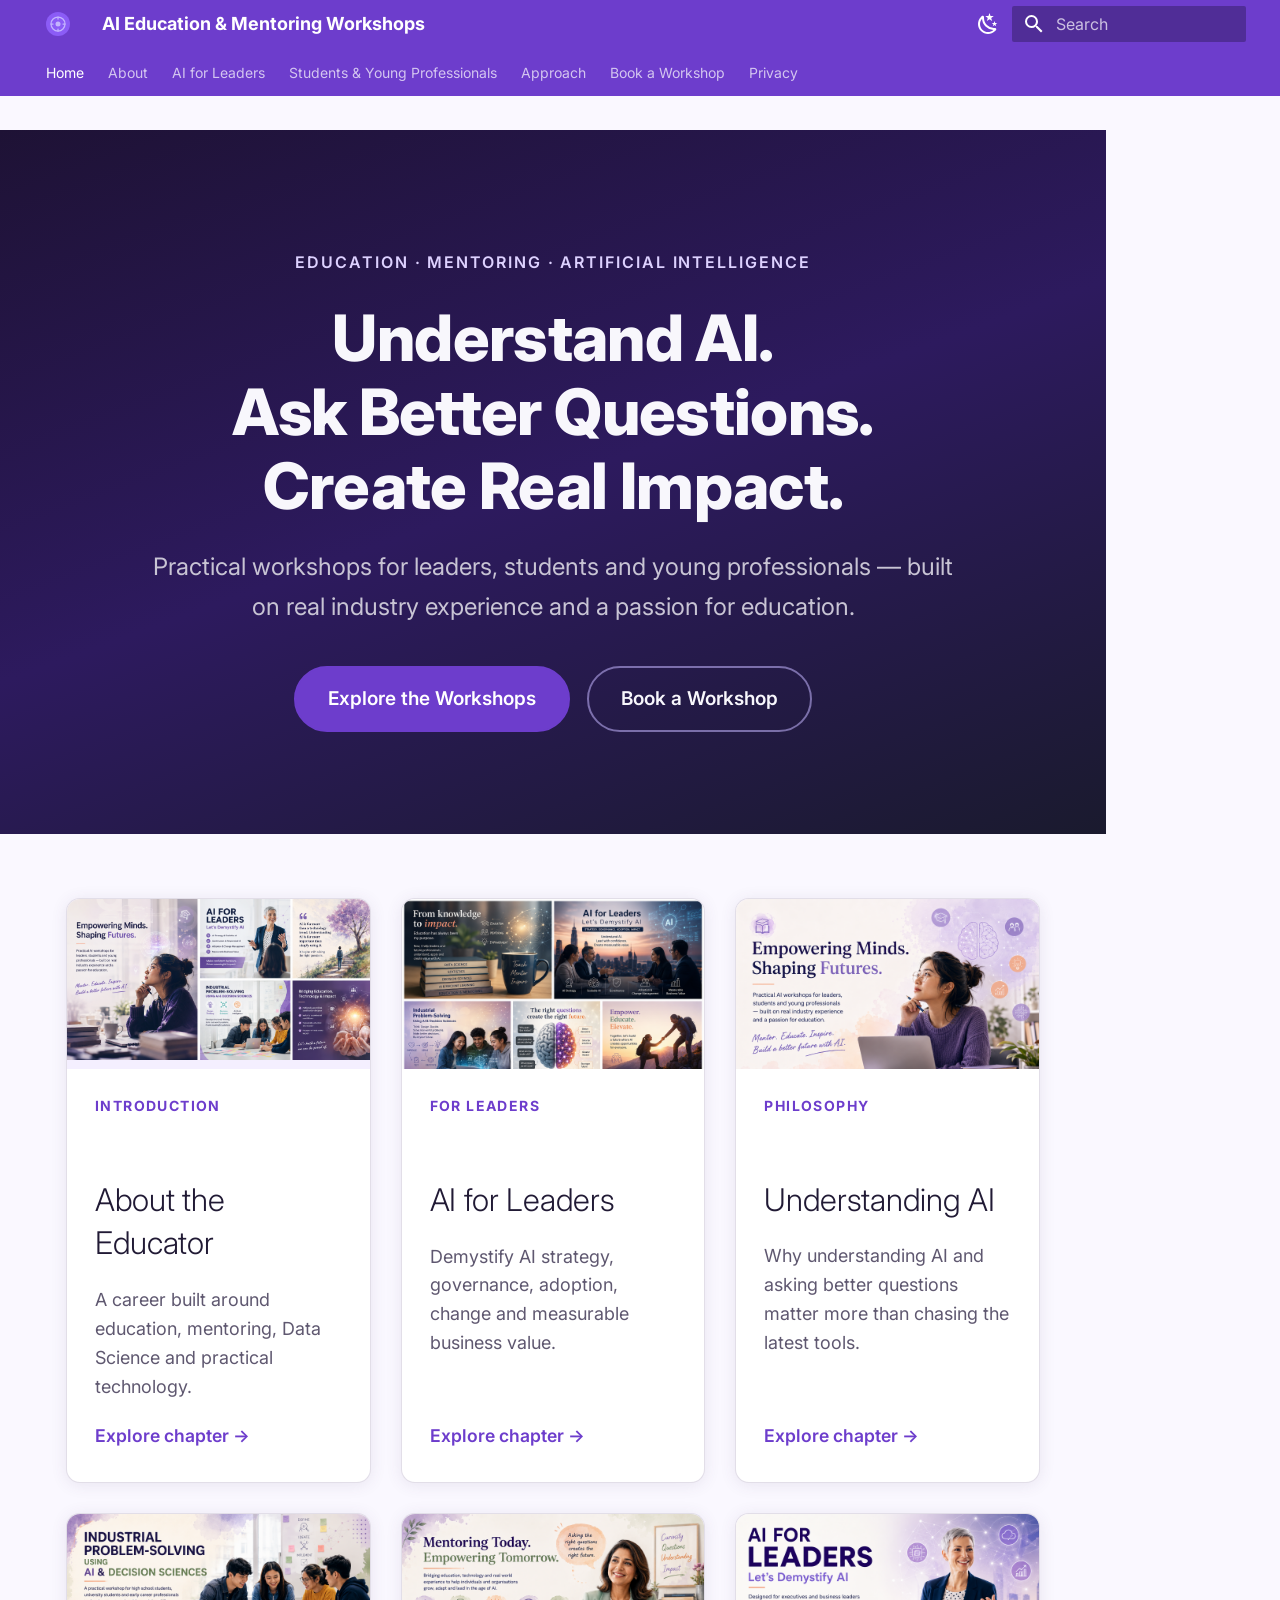
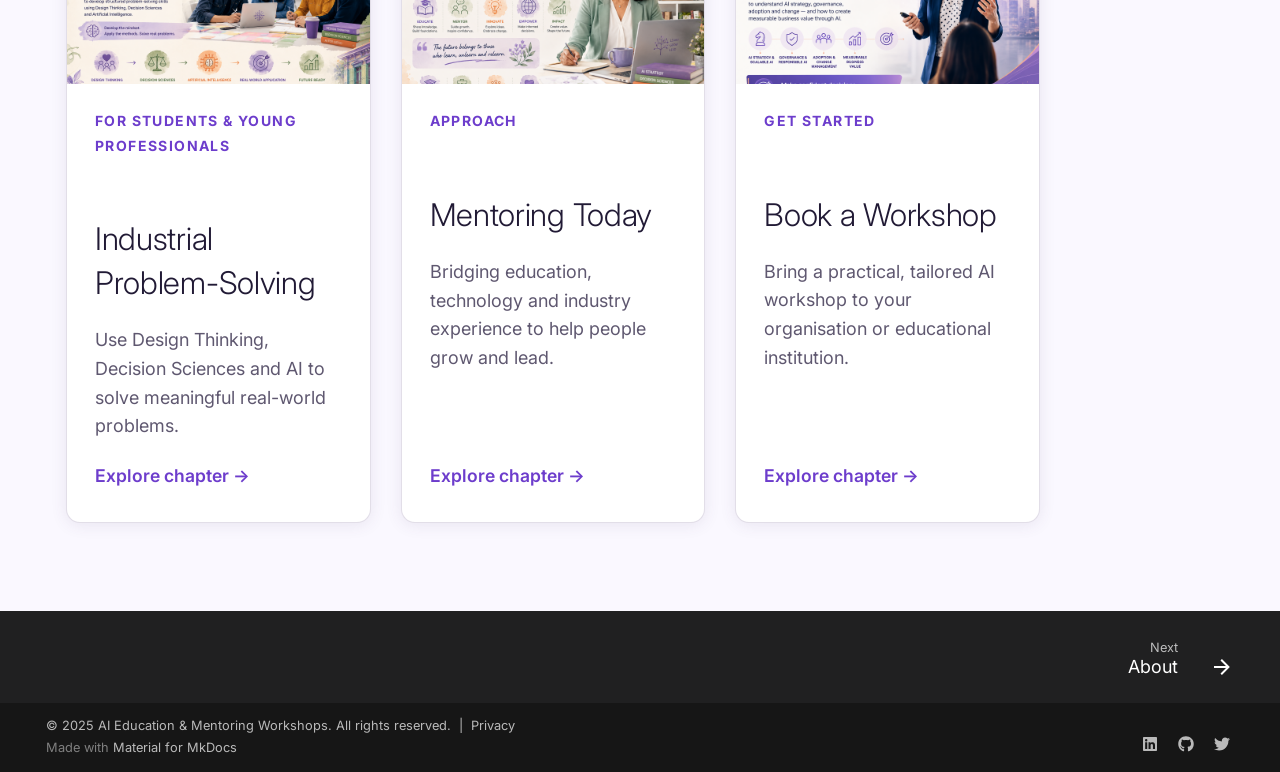
==== commit 0e16b440: "Merge origin/main: resolve image path conflicts, fix book-a-workshop hero path" ====
--- a/site/index.html
+++ b/site/index.html
@@ -775,7 +775,7 @@
     <a class="chapter-card" href="industrial-problem-solving/" aria-label="Industrial Problem-Solving – For Students & Young Professionals">
       <div class="chapter-card__img-wrap">
         <img
-          src="assets/images/industrial-problem-solving.png"
+          src="assets/images/sample6.png"
           alt="Students working together on a real-world engineering challenge"
           width="640" height="360"
           loading="lazy"
@@ -796,7 +796,7 @@
     <a class="chapter-card" href="approach/" aria-label="Mentoring Today – Approach chapter">
       <div class="chapter-card__img-wrap">
         <img
-          src="assets/images/mentoring-today.png"
+          src="assets/images/sample7.png"
           alt="Mentor working closely with a group of students"
           width="640" height="360"
           loading="lazy"
@@ -817,7 +817,7 @@
     <a class="chapter-card" href="book-a-workshop/" aria-label="Book a Workshop – Get Started">
       <div class="chapter-card__img-wrap">
         <img
-          src="assets/images/book-a-workshop.png"
+          src="assets/images/sample4.png"
           alt="A calendar and planning materials representing a workshop booking"
           width="640" height="360"
           loading="lazy"
--- a/site/assets/stylesheets/extra.css
+++ b/site/assets/stylesheets/extra.css
@@ -134,7 +134,7 @@
   margin-bottom: 1.25rem;
 }
 
-.hero-heading {
+.md-typeset .hero .hero-heading {
   font-size: clamp(2rem, 5vw, 3.5rem);
   font-weight: 800;
   line-height: 1.15;
@@ -183,7 +183,7 @@
   outline-offset: 3px;
 }
 
-.btn-primary {
+.md-typeset .hero .btn-primary {
   background: var(--ws-purple);
   color: #fff;
   border-color: var(--ws-purple);
@@ -196,7 +196,7 @@
   transform: translateY(-1px);
 }
 
-.btn-secondary {
+.md-typeset .hero .btn-secondary {
   background: transparent;
   color: var(--ws-hero-text);
   border-color: rgba(196, 181, 253, 0.55);
